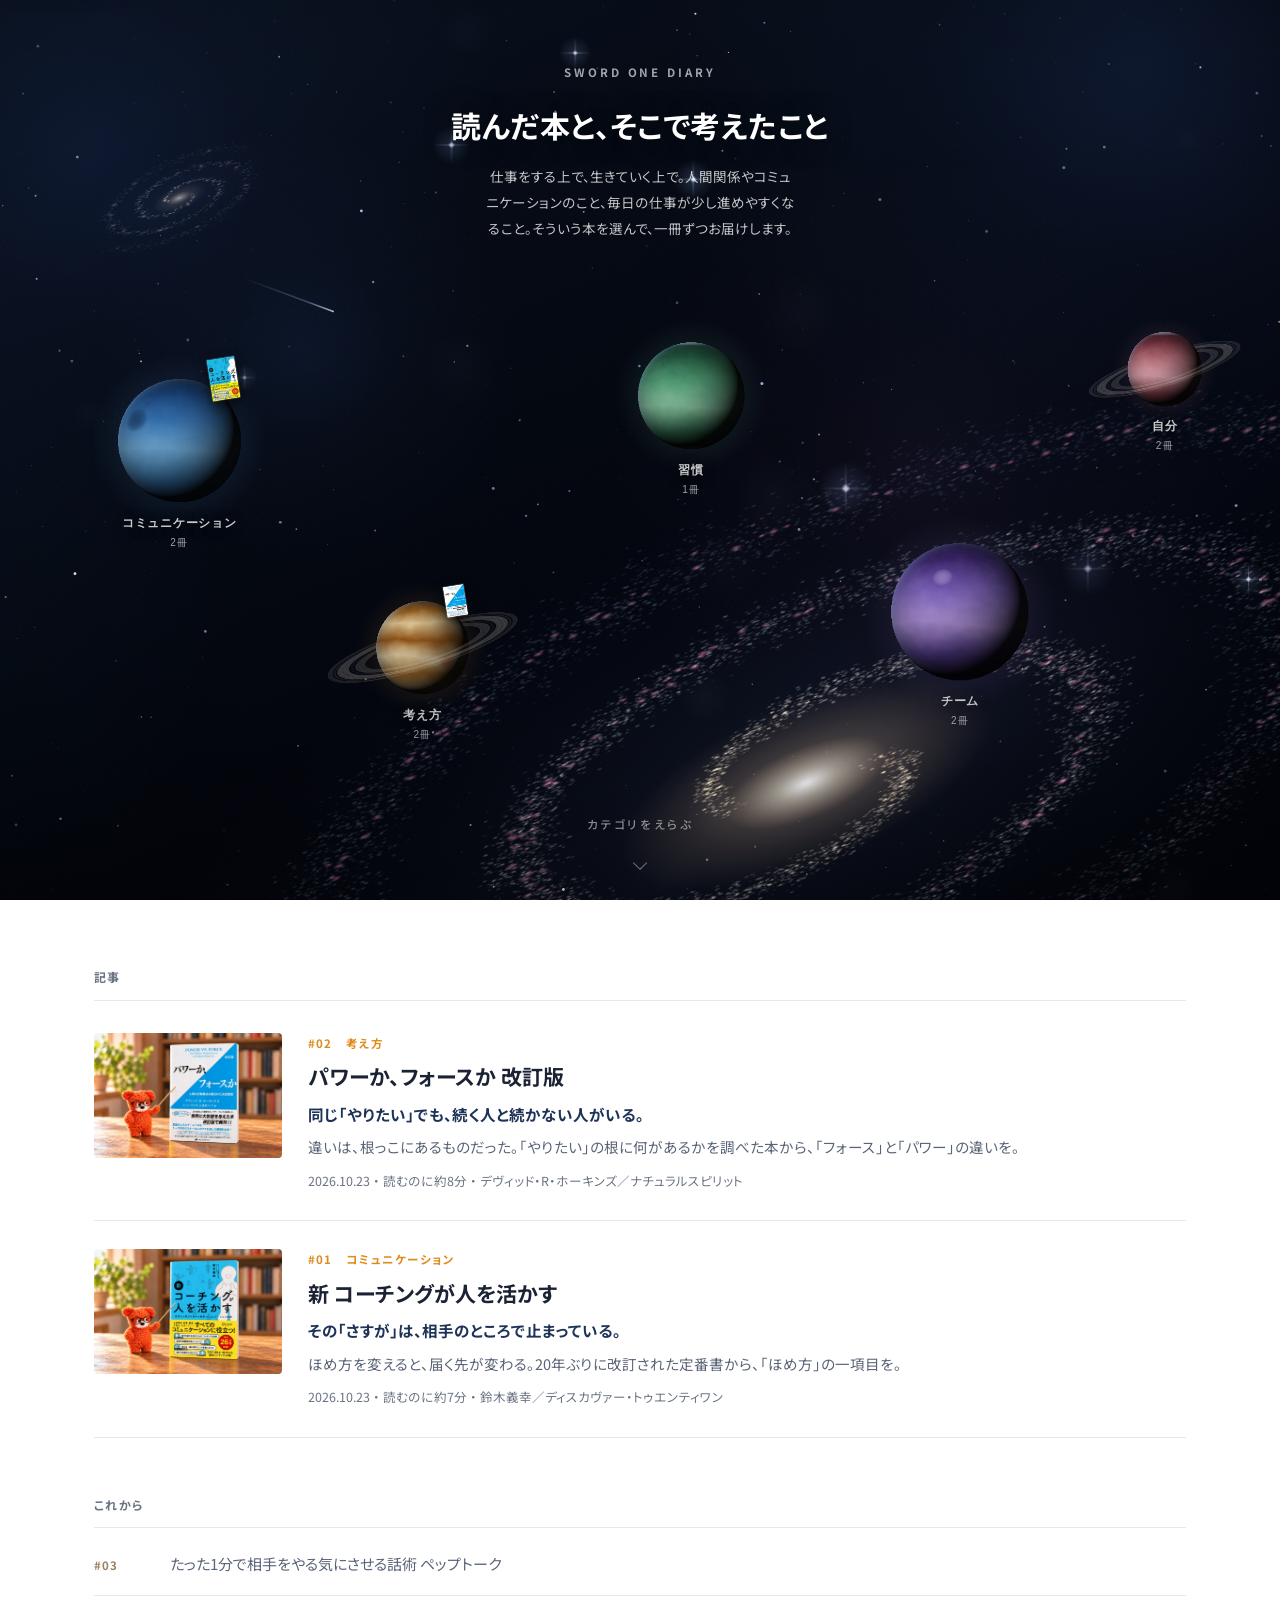
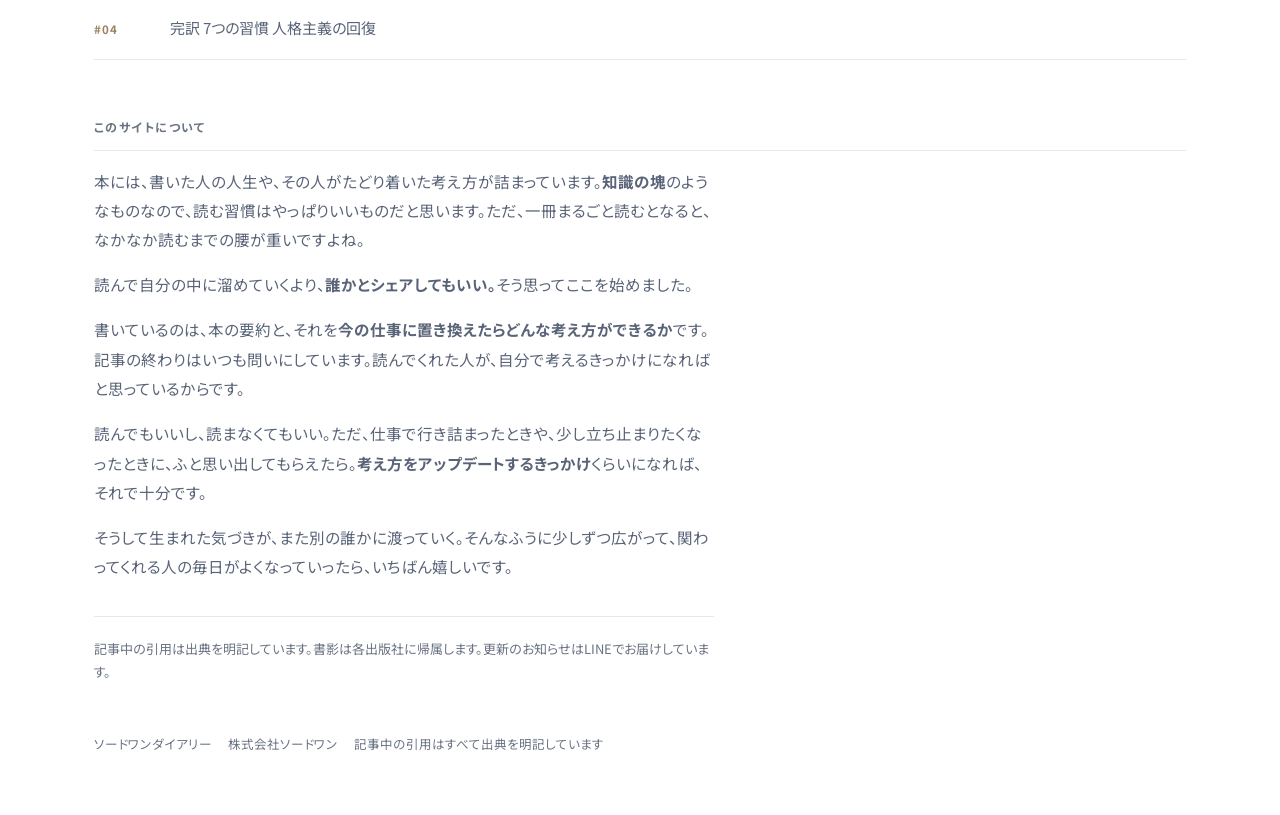
==== index.html @ 3bcf91c2 "POPを読者レビューから書き直し、手書きの写真に差し替える POPの中身が山口の感想だったので、実際の読者レビューの総意に変えた。 引用はせず、何度も出てくる声の要約だけを使っている。  - #01 " ====
<!doctype html>
<html lang="ja">
<head>
<meta charset="utf-8">
<meta name="viewport" content="width=device-width, initial-scale=1">
<title>ソードワンダイアリー</title>
<meta name="description" content="仕事をする上で、生きていく上で。人間関係やコミュニケーションのこと、毎日の仕事が少し進めやすくなること。そういう本を選んで、週に一冊ずつお届けします。">

<!-- LINEやSNSに貼ったときのカード表示用。og:image は絶対URLであること -->
<meta property="og:type" content="website">
<meta property="og:site_name" content="ソードワンダイアリー">
<meta property="og:title" content="ソードワンダイアリー">
<meta property="og:description" content="仕事をする上で、生きていく上で。そういう本を選んで、週に一冊ずつお届けします。">
<meta property="og:url" content="https://sword-one.github.io/diary/">
<meta property="og:image" content="https://sword-one.github.io/diary/img/hero.jpg">
<meta name="twitter:card" content="summary_large_image">

<link rel="icon" href="favicon.svg" type="image/svg+xml">
<link rel="apple-touch-icon" href="favicon.svg">
<meta name="theme-color" content="#070C18">
<link rel="alternate" type="application/rss+xml" title="ソードワンダイアリー" href="https://sword-one.github.io/diary/feed.xml">
<link rel="canonical" href="https://sword-one.github.io/diary/">
<link rel="preconnect" href="https://fonts.googleapis.com">
<link rel="preconnect" href="https://fonts.gstatic.com" crossorigin>
<link href="https://fonts.googleapis.com/css2?family=Noto+Sans+JP:wght@400;500;700&display=swap" rel="stylesheet">
<link rel="stylesheet" href="style.css">

<script type="application/ld+json">
{"@context":"https://schema.org","@type":"Blog",
 "name":"ソードワンダイアリー",
 "url":"https://sword-one.github.io/diary/",
 "inLanguage":"ja",
 "description":"仕事をする上で、生きていく上で。人間関係やコミュニケーションのこと、毎日の仕事が少し進めやすくなること。そういう本を選んで、一冊ずつお届けします。",
 "publisher":{"@type":"Organization","name":"株式会社ソードワン"}}
</script>
</head>
<body class="top">
<script>document.documentElement.className+=" js-ok"</script>
<noscript><style>.space{display:none}.list{padding-top:40px}</style></noscript>

<a class="skip-link" href="#list">本文へ移動</a>
<header class="hd"><div class="hd-in">
  <a class="logo" href="index.html">SWORD ONE DIARY</a>
  <span class="logo-sub">ソードワンダイアリー</span>
  <nav class="hd-nav"><a href="#list">記事一覧</a><a href="#about">このサイトについて</a></nav>
</div></header>

<!-- ───── 宇宙 ───── -->
<section class="space" id="space">
  <canvas class="stars" id="stars" aria-hidden="true"></canvas>

  <div class="space-in">
    <div class="space-copy" id="copy">
      <div class="space-logo">SWORD ONE DIARY</div>
      <h1>読んだ本と、そこで考えたこと</h1>
      <p>仕事をする上で、生きていく上で。人間関係やコミュニケーションのこと、毎日の仕事が少し進めやすくなること。そういう本を選んで、一冊ずつお届けします。</p>
    </div>

    <!-- 惑星＝カテゴリ。JSで配置する -->
    <div class="orbit" id="orbit"></div>

    <!-- 選んだ惑星の本。惑星のまわりを回っている -->
    <div class="sys" id="sys" hidden>
      <div class="sys-ring" id="sysRing" aria-hidden="true"></div>
      <div class="sys-books" id="sysBooks"></div>
      <div class="sys-head" id="sysHead"></div>
    </div>
  </div>

  <button class="space-back" id="back" hidden>銀河にもどる</button>
  <div class="grain" aria-hidden="true"></div>
  <div class="space-hint" id="hint"><span>カテゴリをえらぶ</span></div>
  <a class="space-down" href="#list" aria-label="記事一覧へ"></a>
</section>

<!-- ───── 要約パネル ───── -->
<p class="sr" id="live" role="status" aria-live="polite"></p>

<div class="sheet" id="sheet" role="dialog" aria-modal="true" aria-labelledby="sh-t" hidden>
  <div class="sheet-bg" data-close></div>
  <div class="sheet-box">
    <button class="sheet-x" id="sheetX" aria-label="閉じる"></button>
    <div class="sheet-cover"><img id="sh-img" src="" alt=""></div>
    <div class="sheet-body">
      <div class="sh-n" id="sh-n"></div>
      <h2 class="sh-t" id="sh-t"></h2>
      <div class="sh-a" id="sh-a"></div>
      <p class="sh-c" id="sh-c"></p>

      <!-- 店員の手書きPOP。画像だが、altに同じ文章を入れてある
           （CLAUDE.md §4 参照） -->
      <div class="pop" id="sh-pop">
        <img id="pop-img" src="" alt="" width="1200" height="800" decoding="async">
      </div>

      <div class="sh-sum" id="sh-sum"></div>
      <a class="sh-go" id="sh-go" href="">記事を読む</a>
    </div>
  </div>
</div>

<div class="list" id="list">

  <div class="sec-h">記事</div>

  <a class="entry" href="power.html">
    <img src="img/hero02.jpg" alt="">
    <div>
      <div class="e-n">#02　考え方</div>
      <div class="e-t">パワーか、フォースか 改訂版</div>
      <p class="e-c">同じ「やりたい」でも、続く人と続かない人がいる。</p>
      <p class="e-d">違いは、根っこにあるものだった。「やりたい」の根に何があるかを調べた本から、「フォース」と「パワー」の違いを。</p>
      <p class="e-m">2026.10.23 ・ 読むのに約8分 ・ デヴィッド・R・ホーキンズ／ナチュラルスピリット</p>
    </div>
  </a>

  <a class="entry" href="coaching.html">
    <img src="img/hero.jpg" alt="">
    <div>
      <div class="e-n">#01　コミュニケーション</div>
      <div class="e-t">新 コーチングが人を活かす</div>
      <p class="e-c">その「さすが」は、相手のところで止まっている。</p>
      <p class="e-d">ほめ方を変えると、届く先が変わる。20年ぶりに改訂された定番書から、「ほめ方」の一項目を。</p>
      <p class="e-m">2026.10.23 ・ 読むのに約7分 ・ 鈴木義幸／ディスカヴァー・トゥエンティワン</p>
    </div>
  </a>

  <div class="sec-h">これから</div>

  <div class="soon-row">
    <b>#03</b><span>たった1分で相手をやる気にさせる話術 ペップトーク</span>
  </div>
  <div class="soon-row">
    <b>#04</b><span>完訳 7つの習慣 人格主義の回復</span>
  </div>

  <div class="sec-h" id="about">このサイトについて</div>
</div>

<div class="about">
  <p>本には、書いた人の人生や、その人がたどり着いた考え方が詰まっています。<b>知識の塊</b>のようなものなので、読む習慣はやっぱりいいものだと思います。ただ、一冊まるごと読むとなると、なかなか読むまでの腰が重いですよね。</p>

  <p>読んで自分の中に溜めていくより、<b>誰かとシェアしてもいい。</b>そう思ってここを始めました。</p>

  <p>書いているのは、本の要約と、それを<b>今の仕事に置き換えたらどんな考え方ができるか</b>です。記事の終わりはいつも問いにしています。読んでくれた人が、自分で考えるきっかけになればと思っているからです。</p>

  <p>読んでもいいし、読まなくてもいい。ただ、仕事で行き詰まったときや、少し立ち止まりたくなったときに、ふと思い出してもらえたら。<b>考え方をアップデートするきっかけ</b>くらいになれば、それで十分です。</p>

  <p>そうして生まれた気づきが、また別の誰かに渡っていく。そんなふうに少しずつ広がって、関わってくれる人の毎日がよくなっていったら、いちばん嬉しいです。</p>

  <p class="about-note">記事中の引用は出典を明記しています。書影は各出版社に帰属します。更新のお知らせはLINEでお届けしています。</p>
</div>

<footer>
  <span>ソードワンダイアリー</span><span>株式会社ソードワン</span><span>記事中の引用はすべて出典を明記しています</span>
</footer>

<script>
/* ===========================================================
   宇宙のトップページ
   本を足すときは BOOKS の先頭に1つ追加するだけ。
   配置・大きさ・浮き方は冊数に合わせて自動で決まる。
   =========================================================== */

const BOOKS = [
  {
    n: '#02', cat: '考え方', p: 'think',
    title: 'パワーか、フォースか 改訂版',
    author: 'デヴィッド・R・ホーキンズ／ナチュラルスピリット',
    cover: 'img/cover02_sm.webp',
    url: 'power.html',
    katch: '同じ「やりたい」でも、続く人と続かない人がいる。',
    pop: {
      img: 'img/pop02.webp',
      alt: '手書きのPOP。レビューが、きれいに割れてる本。'
         + '「序章で断念した」という人と、「十数年かけて、やっと分かった」という人。'
         + '正直、分厚いです。ぜんぶ読まなくていい。'
         + 'でも「力」に2種類あると知るだけで、見えるものが変わる。'
    },
    sum: [
      '本は、人を動かす力を2つに分けます。<b>フォース</b>は押す力。<b>パワー</b>は引きつける力。',
      'フォースには燃料がいります。押せば相手も押し返すので、続けるほど減っていく。パワーは外から支えなくても働き続ける。重力のように、そこにあるだけで物を動かします。',
      '著者は意識のレベルを1〜1000の数値で並べ、<b>200を境界線</b>としました。「恥」は20、「勇気」は200、「愛」は500。200より下が、人を弱らせる側。',
      '同じ行動でも、その根にあるのが「やらなきゃ」なのか「こうしたい」なのかで、続くかどうかが変わる。記事では、朝の掃除を例に考えています。'
    ]
  },
  {
    n: '#01', cat: 'コミュニケーション', p: 'comm',
    title: '新 コーチングが人を活かす',
    author: '鈴木義幸／ディスカヴァー・トゥエンティワン',
    cover: 'img/cover_sm.webp',
    url: 'coaching.html',
    katch: 'その「さすが」は、相手のところで止まっている。',
    pop: {
      img: 'img/pop01.webp',
      alt: '手書きのPOP。1回読んで終わる本じゃないらしい。'
         + '「1項目が短いから読み返しやすい」これがいちばん多い感想でした。'
         + '職場だけじゃなく子育てにも使えたという声も。'
         + 'わたし、「なぜ？」めちゃくちゃ言ってました。'
    },
    sum: [
      'コーチングでは、相手をほめたり認めたりすることを<b>アクノレッジメント</b>と呼びます。本はそれを2種類に分けます。',
      '「さすが」「すごいね」は、相手を<b>評価する</b>言い方。「助かった」「おかげで」は、相手の行動が自分にどう届いたかという<b>影響を伝える</b>言い方。',
      '前者は、ほめられた人のところで完結します。後者は、自分の行動が誰かに届いたという情報が一緒に渡る。<b>矢印の向きが逆</b>なんです。',
      'そして効く言葉は人によって違います。結果を出したい人には「さすが」が、人の役に立ちたい人には「助かった」が届く。記事では、社内で使っているコミュニケーションカードと重ねて考えています。'
    ]
  }
];

/* 惑星＝カテゴリ。look は見た目（CSS変数に流す）。
   本を足すときは BOOKS に p:'<id>' を書くだけでその惑星に並ぶ。 */
try {
const PLANETS = [
  { id:'comm',  name:'コミュニケーション', sub:'伝え方・ほめ方・声かけ',
    look:{ g:'96,164,232', ring:0, turb:.62, detail:.45, cap:0,
      bands:[[-1,'#122c52'],[-.62,'#1f4c87'],[-.26,'#3d78b6'],[.04,'#74b0de'],
             [.34,'#4786bd'],[.68,'#235291'],[1,'#132f58']],
      spot:{ lon:-0.85, lat:-0.22, rx:.26, ry:.13, col:'#0d2246', a:.5 } } },

  { id:'think', name:'考え方',             sub:'ものの見方・価値観',
    look:{ g:'222,154,66', ring:1, turb:1.25, detail:.8, cap:0,
      bands:[[-1,'#6d4116'],[-.72,'#b8762c'],[-.46,'#efd4a0'],[-.2,'#9c5f22'],
             [.02,'#f2dcb0'],[.26,'#c2853a'],[.56,'#e7c288'],[1,'#7a4a19']],
      spot:{ lon:0.62, lat:0.2, rx:.22, ry:.105, col:'#cf5f3a', a:.62 } } },

  { id:'habit', name:'習慣',               sub:'毎日のやり方・仕組み',
    look:{ g:'104,194,152', ring:0, turb:.82, detail:.55, cap:.78,
      bands:[[-1,'#143a2a'],[-.6,'#2a6349'],[-.24,'#58a37c'],[.06,'#93d2ae'],
             [.4,'#3f8362'],[.72,'#1d4b37'],[1,'#123526']],
      spot:null } },

  { id:'team',  name:'チーム',             sub:'人を育てる・組織',
    look:{ g:'162,126,218', ring:0, turb:1.05, detail:.7, cap:0,
      bands:[[-1,'#2b1b50'],[-.66,'#4a3280'],[-.3,'#8168c0'],[.02,'#b79ae2'],
             [.3,'#6d52ad'],[.64,'#3a2668'],[1,'#261646']],
      spot:{ lon:-0.3, lat:-0.34, rx:.18, ry:.09, col:'#d9c4f2', a:.4 } } },

  { id:'self',  name:'自分',               sub:'内省・在り方',
    look:{ g:'214,126,142', ring:1, turb:.9, detail:.6, cap:.72,
      bands:[[-1,'#471c24'],[-.6,'#7e3a46'],[-.26,'#bd7682'],[.05,'#eeb0b9'],
             [.36,'#9c505e'],[.7,'#5d2630'],[1,'#3f1920']],
      spot:null } }
];

/* これから書く本。惑星の上では灰色の「準備中」として並ぶ */
const SOON = [
  { p:'comm',  title:'たった1分で相手をやる気にさせる話術 ペップトーク' },
  { p:'habit', title:'完訳 7つの習慣 人格主義の回復' },
  { p:'think', title:'準備中' },
  { p:'team',  title:'準備中' },
  { p:'team',  title:'準備中' },
  { p:'self',  title:'準備中' },
  { p:'self',  title:'準備中' }
];

const reduce = window.matchMedia('(prefers-reduced-motion: reduce)').matches;
const orbit   = document.getElementById('orbit');
const sys     = document.getElementById('sys');
const sysRing = document.getElementById('sysRing');
const sysBooks= document.getElementById('sysBooks');
const sysHead = document.getElementById('sysHead');
const backBtn = document.getElementById('back');
const hint    = document.getElementById('hint');
const spEl    = document.getElementById('space');

const narrow = () => window.innerWidth < 760;
const itemsOf = id =>
  BOOKS.filter(b => b.p === id).map(b => ({ book:b }))
    .concat(SOON.filter(x => x.p === id).map(x => ({ soon:x })));

/* 銀河の画面に出す小さな書影。実際の書影を新しい順に3つまで、
   足りない分は薄いカードで埋める（惑星が寂しくならないように） */
/* 球の中心から 62% のところに、右側の弧にそって並べる。x% , y% , 傾き */
const MOON_POS = [[86,-1,-9],[110,35,6],[107,75,-4]];

function moonsHTML(id) {
  /* 実際にある書影だけ出す。空の枠を混ぜると不具合に見える */
  return BOOKS.filter(b => b.p === id).slice(0, 3).map((b, k) =>
    '<span class="mn" style="--mx:' + MOON_POS[k][0] + '%;--my:' + MOON_POS[k][1] +
    '%;--mr:' + MOON_POS[k][2] + 'deg;--md:' + (k * 90) + 'ms">' +
    '<img src="' + b.cover + '" alt=""></span>'
  ).join('');
}

/* ═══════════════════════════════════════════════════
   惑星を描く
   球に見せるために、円の各ピクセルから球面の経緯度を逆算して
   帯模様を拾い、そこへ光のあたり方（ランバート）と
   周縁減光（ふちが暗くなる）を掛けている。
   リングは球の後ろ半分→球→手前半分の順に描く。
   1回描いたらあとは画像なので、毎フレームの負荷はない。
   ═══════════════════════════════════════════════════ */
const PX = 224;                     /* 球の描画解像度。表示サイズとは別 */
const RINGK = 2.35;                 /* リングを含めた画布の倍率 */

function hash2(x, y) {
  let h = (x | 0) * 374761393 + (y | 0) * 668265263;
  h = (h ^ (h >> 13)) * 1274126177;
  return ((h ^ (h >> 16)) >>> 0) / 4294967295;
}
function vnoise(x, y) {
  const xi = Math.floor(x), yi = Math.floor(y);
  const xf = x - xi, yf = y - yi;
  const u = xf * xf * (3 - 2 * xf), v = yf * yf * (3 - 2 * yf);
  return hash2(xi, yi) * (1 - u) * (1 - v) + hash2(xi + 1, yi) * u * (1 - v) +
         hash2(xi, yi + 1) * (1 - u) * v + hash2(xi + 1, yi + 1) * u * v;
}
function fbm(x, y, oct) {
  let s = 0, a = .5, f = 1;
  for (let i = 0; i < oct; i++) { s += a * vnoise(x * f, y * f); f *= 2; a *= .5; }
  return s;
}
const hex = c => [parseInt(c.slice(1, 3), 16),
                  parseInt(c.slice(3, 5), 16),
                  parseInt(c.slice(5, 7), 16)];

function bandColor(stops, t) {
  for (let i = 1; i < stops.length; i++) {
    if (t <= stops[i][0]) {
      const a = stops[i - 1], b = stops[i];
      const k = (t - a[0]) / (b[0] - a[0] || 1);
      const ca = hex(a[1]), cb = hex(b[1]);
      return [ca[0] + (cb[0] - ca[0]) * k,
              ca[1] + (cb[1] - ca[1]) * k,
              ca[2] + (cb[2] - ca[2]) * k];
    }
  }
  return hex(stops[stops.length - 1][1]);
}

function drawPlanet(cv, look) {
  if (!cv) return;
  const S = Math.round(PX * RINGK);
  cv.width = S; cv.height = S;
  const g = cv.getContext('2d');
  const CX = S / 2, R = PX / 2;

  if (look.ring) drawRing(g, CX, R, look, 'back');

  /* ---- 球 ---- */
  const sp = document.createElement('canvas');
  sp.width = sp.height = PX;
  const sg = sp.getContext('2d');
  const im = sg.createImageData(PX, PX);
  const d = im.data;

  /* 光は左上から */
  const lx = -.46, ly = -.40, lz = .79;

  for (let y = 0; y < PX; y++) {
    for (let x = 0; x < PX; x++) {
      const nx = (x - R + .5) / R, ny = (y - R + .5) / R;
      const d2 = nx * nx + ny * ny;
      const o = (y * PX + x) * 4;
      if (d2 >= 1) { d[o + 3] = 0; continue; }
      const nz = Math.sqrt(1 - d2);

      /* 画面の点から球面の経緯度へ */
      const lon = Math.atan2(nx, nz);
      const lat = Math.asin(Math.max(-1, Math.min(1, ny)));
      const la = lat / 1.5708;                       /* -1..1 */

      /* 帯をゆらす。まっすぐな縞だと作り物に見える */
      const warp = (fbm(lon * 1.6 + 8, la * 3.4 + 3, 3) - .5) * .30 * look.turb;
      let col = bandColor(look.bands, Math.max(-1, Math.min(1, la + warp)));

      /* 細かい乱流 */
      const det = (fbm(lon * 7 + 20, la * 17 + 11, 3) - .5) * 42 * look.detail;
      col = [col[0] + det, col[1] + det, col[2] + det];

      /* 大赤斑のような渦 */
      if (look.spot) {
        const sx = (lon - look.spot.lon) / look.spot.rx;
        const sy = (la - look.spot.lat) / look.spot.ry;
        const sd = sx * sx + sy * sy;
        if (sd < 1) {
          const k = Math.pow(1 - sd, .7) * look.spot.a;
          const sc = hex(look.spot.col);
          col = [col[0] + (sc[0] - col[0]) * k,
                 col[1] + (sc[1] - col[1]) * k,
                 col[2] + (sc[2] - col[2]) * k];
        }
      }

      /* 極冠 */
      if (look.cap) {
        const k = Math.max(0, (Math.abs(la) - look.cap) / (1 - look.cap));
        if (k > 0) {
          const w = Math.pow(k, .6) * .88;
          col = [col[0] + (242 - col[0]) * w,
                 col[1] + (246 - col[1]) * w,
                 col[2] + (255 - col[2]) * w];
        }
      }

      /* 光のあたり方 */
      let lam = nx * lx + ny * ly + nz * lz;
      lam = lam > 0 ? Math.pow(lam, .78) : 0;
      const light = .055 + .945 * lam;
      /* 周縁減光。ふちが暗いと球に見える */
      const limb = .42 + .58 * Math.pow(nz, .42);
      /* 明るい側のふちだけ大気が光る */
      const rim = Math.pow(1 - nz, 4.2) * Math.max(0, lam) * 150;

      const f = light * limb;
      d[o]     = Math.max(0, Math.min(255, col[0] * f + rim * .62));
      d[o + 1] = Math.max(0, Math.min(255, col[1] * f + rim * .80));
      d[o + 2] = Math.max(0, Math.min(255, col[2] * f + rim));
      d[o + 3] = 255;
    }
  }
  sg.putImageData(im, 0, 0);
  g.drawImage(sp, CX - R, CX - R);

  if (look.ring) drawRing(g, CX, R, look, 'front');
}

/* リング。後ろ半分と手前半分に分けて、間に球を挟む */
function drawRing(g, C, R, look, half) {
  const tilt = -0.30, flat = 0.21;
  g.save();
  g.translate(C, C);
  g.rotate(tilt);
  g.scale(1, flat);
  if (half === 'back') { g.beginPath(); g.rect(-C * 3, -C * 3, C * 6, C * 3); g.clip(); }
  else                 { g.beginPath(); g.rect(-C * 3, 0,      C * 6, C * 3); g.clip(); }

  const bands = [[1.30, 1.52, .30], [1.56, 1.62, .10], [1.66, 1.92, .42],
                 [1.95, 2.00, .16], [2.03, 2.14, .22]];
  for (const b of bands) {
    for (let r = b[0]; r < b[1]; r += .008) {
      const n = .72 + vnoise(r * 90, 4) * .55;
      g.strokeStyle = 'rgba(238,230,214,' + (b[2] * n * .5) + ')';
      g.lineWidth = R * .010;
      g.beginPath(); g.arc(0, 0, R * r, 0, 6.2832); g.stroke();
    }
  }
  g.restore();
}

/* ───────── 惑星を置く ───────── */
/* 上部は見出しが入るので、y は 40%% より下だけを使う */
const P_SLOTS_W = [[14,49,1.06],[33,72,.80],[54,44,.92],[75,68,1.18],[91,41,.64]];
const P_SLOTS_N = [[26,45,1.00],[71,56,.82],[35,69,.92],[75,81,.72],[17,85,.56]];

let pEls = [], focused = -1;

function buildPlanets() {
  orbit.innerHTML = '';
  pEls = [];
  const slots = narrow() ? P_SLOTS_N : P_SLOTS_W;
  PLANETS.forEach((pl, i) => {
    const sl = slots[i % slots.length];
    const n  = itemsOf(pl.id).length;
    const el = document.createElement('button');
    el.className = 'pl' + (pl.look.ring ? ' has-ring' : '');
    el.type = 'button';
    el.style.left = sl[0] + '%';
    el.style.top  = sl[1] + '%';
    el.style.setProperty('--s',  sl[2]);
    el.style.setProperty('--a',  pl.look.a);
    el.style.setProperty('--b',  pl.look.b);
    el.style.setProperty('--c',  pl.look.c);
    el.style.setProperty('--g',  pl.look.g);
    el.style.setProperty('--dur', (13 + (i % 4) * 2.4) + 's');
    el.style.setProperty('--delay', (-i * 1.9) + 's');
    el.setAttribute('aria-label', pl.name + ' の本をひらく');
    el.innerHTML =
      '<span class="pl-in">' +
        '<span class="pl-ball"><canvas class="pl-cv"></canvas></span>' +
        '<span class="pl-moons">' + moonsHTML(pl.id) + '</span>' +
        '<span class="pl-label">' +
          '<span class="pl-name">' + pl.name + '</span>' +
          '<span class="pl-n">' + n + '冊</span>' +
        '</span>' +
      '</span>';
    el.addEventListener('click', () => focus(i));
    orbit.appendChild(el);
    pEls.push(el);
    drawPlanet(el.querySelector('.pl-cv'), pl.look);
    setTimeout(() => el.querySelector('.pl-in').classList.add('in'), 300 + i * 150);
  });
}

/* ───────── 惑星を選ぶ ───────── */
function target() {
  const r = spEl.getBoundingClientRect();
  return { x: r.width * .5, y: r.height * (narrow() ? .30 : .34), w: r.width, h: r.height };
}

function focus(i) {
  focused = i;
  const T = target();

  pEls.forEach((el, k) => {
    if (k === i) {
      /* 今いる場所から中央へ寄せる */
      const r = el.getBoundingClientRect();
      const sr = spEl.getBoundingClientRect();
      const cx = r.left - sr.left + r.width / 2;
      const cy = el.offsetTop;
      el.style.setProperty('--tx', (T.x - cx) + 'px');
      el.style.setProperty('--ty', (T.y - cy) + 'px');
      el.classList.add('is-active');
      el.classList.remove('is-off');
    } else {
      el.classList.add('is-off');
      el.classList.remove('is-active');
    }
  });

  const pl = PLANETS[i];
  const items = itemsOf(pl.id);
  const rx = Math.min(T.w * (narrow() ? .40 : .30), narrow() ? 158 : 280);
  const ry = rx * .32;

  sys.style.left = T.x + 'px';
  sys.style.top  = T.y + 'px';
  sysRing.style.width  = (rx * 2) + 'px';
  sysRing.style.height = (ry * 2) + 'px';
  sysHead.style.transform = 'translate(-50%,' + (ry + 54) + 'px)';
  sysHead.innerHTML =
    '<div class="sys-t">' + pl.name + '</div>' +
    '<div class="sys-s">' + pl.sub + '</div>';

  sysBooks.innerHTML = '';
  const n = items.length;
  items.forEach((it, k) => {
    /* 3冊までは手前の弧（30°〜150°）に並べる。真上に置くと惑星の裏に隠れる。
       4冊以上になったら一周させて、奥のものは小さく薄くする */
    const deg = n <= 3
      ? (n === 1 ? 90 : 30 + k * (120 / (n - 1)))
      : 90 + k * (360 / n);
    const ang = deg * Math.PI / 180;
    const x = rx * Math.cos(ang), y = ry * Math.sin(ang);
    const d = (Math.sin(ang) + 1) / 2;          /* 0=奥 1=手前 */
    const el = document.createElement(it.book ? 'button' : 'div');
    el.className = 'ob' + (it.soon ? ' is-soon' : '');
    if (it.book) el.type = 'button';
    el.style.transform = 'translate(-50%,-50%) translate(' + x + 'px,' + y + 'px)';
    el.style.setProperty('--z', (.74 + d * .34).toFixed(3));
    el.style.opacity = (.5 + d * .5).toFixed(2);
    el.style.zIndex = Math.round(10 + d * 20);
    el.style.setProperty('--delay2', (k * 70) + 'ms');

    if (it.book) {
      const b = it.book;
      el.setAttribute('aria-label', b.title + ' の要約をひらく');
      el.innerHTML = '<span class="ob-in"><img src="' + b.cover + '" alt="">' +
                     '<span class="ob-rim"></span></span>' +
                     '<span class="ob-cap">' + b.n + '</span>';
      el.addEventListener('click', ev => {
        ev.stopPropagation();
        open(BOOKS.indexOf(b), el.querySelector('img'));
      });
    } else {
      el.innerHTML = '<span class="ob-in ob-empty"></span>' +
                     '<span class="ob-cap">準備中</span>';
      el.title = it.soon.title;
    }
    sysBooks.appendChild(el);
    requestAnimationFrame(() => setTimeout(() => el.classList.add('in'), 120 + k * 70));
  });

  const nReal = BOOKS.filter(b => b.p === pl.id).length;
  say(pl.name + 'の本を表示しました。記事 ' + nReal + '件、準備中 ' + (n - nReal) + '件');

  sys.hidden = false;
  requestAnimationFrame(() => sys.classList.add('on'));
  spEl.classList.add('focused');
  backBtn.hidden = false;
  hint.classList.add('gone');
  setTimeout(() => backBtn.focus(), 60);
}

function unfocus() {
  if (focused >= 0) say('銀河にもどりました');
  focused = -1;
  pEls.forEach(el => el.classList.remove('is-active', 'is-off'));
  sys.classList.remove('on');
  setTimeout(() => { sys.hidden = true; }, 340);
  spEl.classList.remove('focused');
  backBtn.hidden = true;
  if (scrollY < 60) hint.classList.remove('gone');
}

backBtn.addEventListener('click', unfocus);
spEl.addEventListener('click', e => {
  if (focused >= 0 && !e.target.closest('.pl, .ob, .space-back')) unfocus();
});
document.addEventListener('keydown', e => {
  if (e.key === 'Escape' && focused >= 0 && document.getElementById('sheet').hidden) unfocus();
});

buildPlanets();
let rz;
addEventListener('resize', () => {
  clearTimeout(rz);
  rz = setTimeout(() => { if (focused < 0) buildPlanets(); else focus(focused); }, 200);
});

/* ===========================================================
   背景：渦巻銀河と星
   銀河・星雲・明るい星は作り置きした画像を貼るだけ。毎フレーム描かない。
   画面外・タブ非表示では描画を止める。
   =========================================================== */
const cv  = document.getElementById('stars');
const ctx = cv.getContext('2d', { alpha: false });

let W = 0, H = 0, dpr = 1;
let gal = null, far = null, neb = null, bgGrad = null;
let layers = [], bright = [], motes = [];
let shoot = null, nextShoot = 4200, spin = 0;
let px = 0, py = 0, tx = 0, ty = 0, scrollK = 0, visible = true;

const TINT = ['#FFFFFF','#FFFFFF','#FFFFFF','#FFFFFF',
              '#D7E4FF','#BFD3FF','#A8C4FF','#FFE6C2','#FFD39B'];
const rnd  = (a, b) => a + Math.random() * (b - a);
const pick = a => a[(Math.random() * a.length) | 0];
/* ゆるい正規分布。腕のまわりに星を散らすのに使う */
const gauss = () => (Math.random() + Math.random() + Math.random() - 1.5) * .92;

/* ---- 渦巻銀河 ---- */
function buildGalaxy(size, arms, dense) {
  const c = document.createElement('canvas');
  c.width = c.height = size;
  const g = c.getContext('2d');
  const C = size / 2;
  g.globalCompositeOperation = 'lighter';

  /* ハロー（円盤の広がり） */
  let rg = g.createRadialGradient(C, C, 0, C, C, C);
  rg.addColorStop(0,   'rgba(150,172,232,.17)');
  rg.addColorStop(.30, 'rgba(112,142,220,.075)');
  rg.addColorStop(.68, 'rgba(90,120,200,.02)');
  rg.addColorStop(1,   'rgba(90,120,200,0)');
  g.fillStyle = rg;
  g.beginPath(); g.arc(C, C, C, 0, 6.2832); g.fill();

  /* 渦状腕。対数螺旋にそって星を撒く */
  const Rmin = size * .05, Rmax = size * .465, turns = 1.42;
  for (let k = 0; k < arms; k++) {
    for (let i = 0; i < dense; i++) {
      const t  = Math.pow(Math.random(), .62);
      const th = t * turns * 6.2832 + k * (6.2832 / arms) + gauss() * .09;
      const r  = Rmin + (Rmax - Rmin) * t;
      const sp = size * .013 + size * .052 * t;
      const x  = C + (r + gauss() * sp) * Math.cos(th);
      const y  = C + (r + gauss() * sp) * Math.sin(th);
      /* 内側は古い星で暖色、外側は若い星で青白 */
      const R2 = Math.round(255 - t * 96);
      const G2 = Math.round(226 - t * 28);
      const B2 = Math.round(170 + t * 85);
      g.globalAlpha = (.5 - t * .34) * rnd(.45, 1);
      g.fillStyle = 'rgb(' + R2 + ',' + G2 + ',' + B2 + ')';
      g.beginPath(); g.arc(x, y, rnd(.35, 1.15), 0, 6.2832); g.fill();
    }
    /* 星がうまれている場所。ピンクの粒があると一気に銀河に見える */
    for (let i = 0; i < dense / 46; i++) {
      const t  = rnd(.3, 1);
      const th = t * turns * 6.2832 + k * (6.2832 / arms) + gauss() * .07;
      const r  = Rmin + (Rmax - Rmin) * t;
      const sp = size * .03 * t;
      const x  = C + (r + gauss() * sp) * Math.cos(th);
      const y  = C + (r + gauss() * sp) * Math.sin(th);
      const rr = rnd(1.6, 3.6);
      const pg = g.createRadialGradient(x, y, 0, x, y, rr);
      pg.addColorStop(0, 'rgba(255,164,196,.5)');
      pg.addColorStop(1, 'rgba(255,120,170,0)');
      g.globalAlpha = 1;
      g.fillStyle = pg;
      g.beginPath(); g.arc(x, y, rr, 0, 6.2832); g.fill();
    }
  }
  g.globalAlpha = 1;

  /* ダストレーン。腕の内側を少しだけ削ると立体に見える */
  g.globalCompositeOperation = 'destination-out';
  for (let k = 0; k < arms; k++) {
    for (let i = 0; i < dense / 7; i++) {
      const t  = Math.pow(Math.random(), .7);
      const th = t * turns * 6.2832 + k * (6.2832 / arms) - .20 + gauss() * .05;
      const r  = Rmin + (Rmax - Rmin) * t;
      const sp = size * .012 + size * .026 * t;
      const x  = C + (r + gauss() * sp) * Math.cos(th);
      const y  = C + (r + gauss() * sp) * Math.sin(th);
      g.globalAlpha = .07 * (1 - t * .4);
      g.beginPath(); g.arc(x, y, rnd(1.4, 4.4), 0, 6.2832); g.fill();
    }
  }
  g.globalAlpha = 1;

  /* 中心のふくらみ */
  g.globalCompositeOperation = 'lighter';
  rg = g.createRadialGradient(C, C, 0, C, C, size * .135);
  rg.addColorStop(0,   'rgba(255,250,238,.95)');
  rg.addColorStop(.16, 'rgba(255,234,190,.62)');
  rg.addColorStop(.44, 'rgba(240,186,120,.2)');
  rg.addColorStop(1,   'rgba(230,170,110,0)');
  g.fillStyle = rg;
  g.beginPath(); g.arc(C, C, size * .135, 0, 6.2832); g.fill();
  return c;
}

/* ---- 残りの星雲。銀河のまわりに色みを足すだけ ---- */
function buildNebula() {
  const sc = .3;
  const c = document.createElement('canvas');
  c.width  = Math.max(4, Math.round(W * sc));
  c.height = Math.max(4, Math.round(H * sc));
  const g = c.getContext('2d');
  g.fillStyle = '#000'; g.fillRect(0, 0, c.width, c.height);
  g.globalCompositeOperation = 'lighter';
  const blobs = [
    [.86, .12, .34, '52,88,170',  .22],
    [.10, .20, .30, '36,62,132',  .20],
    [.26, .40, .15, '58,96,176',  .12],
    [.70, .52, .22, '150,96,180', .09],
    [-.04,.66, .24, '26,88,142',  .12]
  ];
  for (const b of blobs) {
    const cx = b[0] * c.width, cy = b[1] * c.height;
    const R  = b[2] * Math.max(c.width, c.height);
    const rg = g.createRadialGradient(cx, cy, 0, cx, cy, R);
    rg.addColorStop(0,   'rgba(' + b[3] + ',' + b[4] + ')');
    rg.addColorStop(.42, 'rgba(' + b[3] + ',' + (b[4] * .34) + ')');
    rg.addColorStop(1,   'rgba(' + b[3] + ',0)');
    g.fillStyle = rg;
    g.beginPath(); g.arc(cx, cy, R, 0, 6.2832); g.fill();
  }
  return c;
}

function buildBright(size, tint) {
  const c = document.createElement('canvas');
  c.width = c.height = size;
  const g = c.getContext('2d');
  const r = size / 2;
  const rg = g.createRadialGradient(r, r, 0, r, r, r);
  rg.addColorStop(0,    'rgba(255,255,255,1)');
  rg.addColorStop(.055, tint);
  rg.addColorStop(.17,  'rgba(168,196,255,.16)');
  rg.addColorStop(1,    'rgba(168,196,255,0)');
  g.fillStyle = rg; g.fillRect(0, 0, size, size);
  g.globalCompositeOperation = 'lighter';
  const sg = g.createLinearGradient(0, 0, size, 0);
  sg.addColorStop(0,  'rgba(206,226,255,0)');
  sg.addColorStop(.5, 'rgba(232,242,255,.38)');
  sg.addColorStop(1,  'rgba(206,226,255,0)');
  for (let k = 0; k < 2; k++) {
    g.save(); g.translate(r, r); g.rotate(k * Math.PI / 2); g.translate(-r, -r);
    g.fillStyle = sg; g.fillRect(0, r - .55, size, 1.1); g.restore();
  }
  return c;
}

const GAL = { tilt: -0.40, flat: 0.40 };

function build() {
  W = cv.clientWidth; H = cv.clientHeight;
  if (!W || !H) return;
  dpr = Math.min(window.devicePixelRatio || 1, W < 760 ? 1.75 : 2);
  cv.width  = Math.round(W * dpr);
  cv.height = Math.round(H * dpr);
  ctx.setTransform(dpr, 0, 0, dpr, 0, 0);

  bgGrad = ctx.createLinearGradient(0, 0, W * .3, H);
  bgGrad.addColorStop(0,   '#09111F');
  bgGrad.addColorStop(.38, '#050A14');
  bgGrad.addColorStop(1,   '#01030A');

  const small = W < 760;
  GAL.size = small ? W * 2.0 : W * 1.15;
  GAL.x = small ? W * .56 : W * .63;
  GAL.y = small ? H * .90 : H * .87;
  gal = buildGalaxy(small ? 560 : 760, 2, small ? 4200 : 7600);
  far = buildGalaxy(190, 2, 700);
  neb = buildNebula();

  const area = W * H;
  const defs = [
    { p:.06, n: Math.min(280, area / 3400), r0:.22, r1:.70,  a0:.14, a1:.42, sp:.003 },
    { p:.18, n: Math.min(140, area / 8600), r0:.45, r1:1.10, a0:.26, a1:.72, sp:.010 },
    { p:.40, n: Math.min(50,  area / 25000),r0:.85, r1:1.60, a0:.44, a1:1.0, sp:.020 }
  ];
  layers = defs.map(d => ({
    p: d.p, sp: d.sp,
    s: Array.from({ length: Math.round(d.n) }, () => ({
      x: Math.random() * W, y: Math.random() * H,
      r: rnd(d.r0, d.r1), a: rnd(d.a0, d.a1),
      c: pick(TINT), ph: Math.random() * 6.28, tw: rnd(.4, 1.5)
    }))
  }));

  bright = Array.from({ length: small ? 4 : 7 }, () => {
    const sz = Math.round(rnd(26, 54));
    return { x: Math.random() * W, y: rnd(.04, .82) * H, sz,
             img: buildBright(sz, pick(['rgba(255,255,255,.9)',
                                        'rgba(198,220,255,.9)',
                                        'rgba(255,228,190,.85)'])),
             ph: Math.random() * 6.28, p: rnd(.2, .5) };
  });

  motes = Array.from({ length: small ? 6 : 11 }, () => ({
    x: Math.random() * W, y: Math.random() * H,
    r: rnd(14, 44), a: rnd(.012, .032),
    vx: rnd(-.05, .05), vy: rnd(-.05, .05)
  }));
}

function spawnShoot() {
  const L = Math.random() > .35;
  shoot = { x: L ? rnd(-.1, .45) * W : rnd(.6, 1.1) * W, y: rnd(-.05, .4) * H,
            vx: (L ? 1 : -1) * rnd(7, 12), vy: rnd(3.2, 5.6),
            life: 0, max: rnd(42, 74), len: rnd(90, 190) };
}

function drawGalaxy(img, cx, cy, size, a, extraSpin) {
  ctx.save();
  ctx.translate(cx, cy);
  ctx.rotate(GAL.tilt);
  ctx.scale(1, GAL.flat);
  ctx.rotate(spin * extraSpin);
  ctx.globalCompositeOperation = 'lighter';
  ctx.globalAlpha = a;
  ctx.drawImage(img, -size / 2, -size / 2, size, size);
  ctx.restore();
}

function frame(t) {
  requestAnimationFrame(frame);
  if (!visible || !W) return;

  px += (tx - px) * .055;
  py += (ty - py) * .055;
  if (!reduce) spin += 0.000022;

  ctx.fillStyle = bgGrad;
  ctx.fillRect(0, 0, W, H);

  if (neb) {
    const ov = 56;
    ctx.globalCompositeOperation = 'lighter';
    ctx.globalAlpha = .8;
    ctx.drawImage(neb, -ov + px * 26, -ov + py * 20 - scrollK * 44,
                  W + ov * 2, H + ov * 2);
    ctx.globalAlpha = 1;
    ctx.globalCompositeOperation = 'source-over';
  }

  /* 遠くの銀河。大きさの比較になる */
  if (far) drawGalaxy(far, W * .14 + px * 18, H * .22 + py * 14 - scrollK * 40,
                      W < 760 ? 150 : 210, .5, 2.4);
  /* 主役の銀河 */
  if (gal) drawGalaxy(gal, GAL.x + px * 34, GAL.y + py * 24 - scrollK * 90,
                      GAL.size, .95, 1);

  ctx.globalCompositeOperation = 'source-over';
  for (const L of layers) {
    const ox = px * 110 * L.p, oy = py * 82 * L.p - scrollK * 150 * L.p;
    for (const st of L.s) {
      if (!reduce) { st.y -= L.sp; if (st.y < -2) { st.y = H + 2; st.x = Math.random() * W; } }
      const tw = reduce ? .85 : (Math.sin(t / 760 * st.tw + st.ph) * .3 + .7);
      let y = st.y + oy;
      if (y < -4) y += H + 8; else if (y > H + 4) y -= H + 8;
      ctx.globalAlpha = st.a * tw;
      ctx.fillStyle = st.c;
      ctx.beginPath(); ctx.arc(st.x + ox, y, st.r, 0, 6.2832); ctx.fill();
    }
  }

  ctx.globalCompositeOperation = 'lighter';
  for (const b of bright) {
    const tw = reduce ? .68 : (Math.sin(t / 1400 + b.ph) * .2 + .68);
    ctx.globalAlpha = tw;
    ctx.drawImage(b.img, b.x - b.sz / 2 + px * 46 * b.p,
                         b.y - b.sz / 2 + py * 34 * b.p - scrollK * 150 * b.p);
  }

  if (!reduce) {
    if (!shoot && t > nextShoot) spawnShoot();
    if (shoot) {
      shoot.life++; shoot.x += shoot.vx; shoot.y += shoot.vy;
      const a  = Math.sin(Math.PI * (shoot.life / shoot.max));
      const d  = Math.hypot(shoot.vx, shoot.vy);
      const ux = shoot.vx / d, uy = shoot.vy / d;
      const g2 = ctx.createLinearGradient(shoot.x, shoot.y,
                   shoot.x - ux * shoot.len, shoot.y - uy * shoot.len);
      g2.addColorStop(0,  'rgba(255,255,255,' + (.9 * a) + ')');
      g2.addColorStop(.3, 'rgba(190,215,255,' + (.35 * a) + ')');
      g2.addColorStop(1,  'rgba(190,215,255,0)');
      ctx.strokeStyle = g2; ctx.lineWidth = 1.5; ctx.lineCap = 'round';
      ctx.globalAlpha = 1;
      ctx.beginPath();
      ctx.moveTo(shoot.x, shoot.y);
      ctx.lineTo(shoot.x - ux * shoot.len, shoot.y - uy * shoot.len);
      ctx.stroke();
      if (shoot.life > shoot.max) { shoot = null; nextShoot = t + rnd(7000, 17000); }
    }
  }

  for (const m of motes) {
    if (!reduce) {
      m.x += m.vx; m.y += m.vy;
      if (m.x < -60) m.x = W + 60; if (m.x > W + 60) m.x = -60;
      if (m.y < -60) m.y = H + 60; if (m.y > H + 60) m.y = -60;
    }
    const mx = m.x + px * 92, my = m.y + py * 70 - scrollK * 240;
    const rg = ctx.createRadialGradient(mx, my, 0, mx, my, m.r);
    rg.addColorStop(0, 'rgba(188,212,255,' + m.a + ')');
    rg.addColorStop(1, 'rgba(188,212,255,0)');
    ctx.globalAlpha = 1; ctx.fillStyle = rg;
    ctx.beginPath(); ctx.arc(mx, my, m.r, 0, 6.2832); ctx.fill();
  }

  ctx.globalCompositeOperation = 'source-over';
  ctx.globalAlpha = 1;
}

build();
requestAnimationFrame(frame);
new IntersectionObserver(([e]) => { visible = e.isIntersecting; }).observe(spEl);

document.addEventListener('visibilitychange', () => { visible = !document.hidden; });

if (!reduce) {
  spEl.addEventListener('pointermove', e => {
    const r = spEl.getBoundingClientRect();
    tx = ((e.clientX - r.left) / r.width  - .5) * 2;
    ty = ((e.clientY - r.top)  / r.height - .5) * 2;
    orbit.style.transform = 'translate3d(' + (tx * -13) + 'px,' + (ty * -9) + 'px,0)';
  }, { passive: true });
  spEl.addEventListener('pointerleave', () => {
    tx = 0; ty = 0; orbit.style.transform = '';
  });
}
addEventListener('scroll', () => {
  scrollK = Math.min(1, scrollY / Math.max(1, innerHeight));
  if (scrollY > 60) hint.classList.add('gone');
  else if (focused < 0) hint.classList.remove('gone');
}, { passive: true });
let rz3;
addEventListener('resize', () => { clearTimeout(rz3); rz3 = setTimeout(build, 200); });

/* ---------- 読み上げへのお知らせ ---------- */
function say(msg) {
  const el = document.getElementById('live');
  if (el) { el.textContent = ''; setTimeout(() => { el.textContent = msg; }, 40); }
}

/* ---------- 要約パネル ---------- */
const sheet = document.getElementById('sheet');
const shImg = document.getElementById('sh-img');
let lastFocus = null;

function open(i, srcImg) {
  const b = BOOKS[i];
  document.getElementById('sh-n').textContent = b.n + '　' + b.cat;
  document.getElementById('sh-t').textContent = b.title;
  document.getElementById('sh-a').textContent = b.author;
  document.getElementById('sh-c').textContent = b.katch;

  const pop = document.getElementById('sh-pop');
  const popImg = document.getElementById('pop-img');
  if (b.pop && b.pop.img) {
    pop.hidden = false;
    popImg.src = b.pop.img;
    popImg.alt = b.pop.alt || '';
  } else {
    pop.hidden = true;
    popImg.removeAttribute('src');
  }

  document.getElementById('sh-sum').innerHTML = b.sum.map(p => '<p>' + p + '</p>').join('');
  document.getElementById('sh-go').href = b.url;
  shImg.src = b.cover;
  shImg.alt = b.title + ' の書影';

  lastFocus = document.activeElement;
  sheet.hidden = false;
  document.body.classList.add('locked');

  if (srcImg && !reduce && shImg.animate) {
    const a = srcImg.getBoundingClientRect();
    requestAnimationFrame(() => {
      const b2 = shImg.getBoundingClientRect();
      if (b2.width > 0) {
        shImg.animate([
          { transform: 'translate(' + (a.left - b2.left) + 'px,' + (a.top - b2.top) +
            'px) scale(' + (a.width / b2.width) + ')', opacity: .85 },
          { transform: 'none', opacity: 1 }
        ], { duration: 460, easing: 'cubic-bezier(.22,.8,.26,1)' });
      }
      sheet.classList.add('on');
    });
  } else {
    requestAnimationFrame(() => sheet.classList.add('on'));
  }
  setTimeout(() => document.getElementById('sheetX').focus(), 80);
}

function closeSheet() {
  sheet.classList.remove('on');
  document.body.classList.remove('locked');
  setTimeout(() => { sheet.hidden = true; }, 260);
  if (lastFocus) lastFocus.focus();
}

/* パネルを開いている間、Tab は中だけを回る。
   これが無いと背後の惑星にフォーカスが移ってしまう */
sheet.addEventListener('keydown', e => {
  if (e.key !== 'Tab') return;
  const f = sheet.querySelectorAll('button, [href]');
  if (!f.length) return;
  const first = f[0], last = f[f.length - 1];
  if (e.shiftKey && document.activeElement === first) {
    e.preventDefault(); last.focus();
  } else if (!e.shiftKey && document.activeElement === last) {
    e.preventDefault(); first.focus();
  }
});

document.getElementById('sheetX').addEventListener('click', closeSheet);
sheet.querySelector('[data-close]').addEventListener('click', closeSheet);
document.addEventListener('keydown', e => {
  if (e.key === 'Escape' && !sheet.hidden) closeSheet();
});

/* POPは開いた瞬間に出したいので、手が空いたときに先読みしておく */
(window.requestIdleCallback || (f => setTimeout(f, 1600)))(() => {
  BOOKS.forEach(b => { if (b.pop && b.pop.img) new Image().src = b.pop.img; });
});

/* ---------- ヘッダーは宇宙を抜けてから出す ---------- */
const hd = document.querySelector('.hd');
new IntersectionObserver(
  ([e]) => hd.classList.toggle('is-on', !e.isIntersecting),
  { threshold: 0, rootMargin: '-72px 0px 0px 0px' }
).observe(spEl);

} catch (err) {
  /* 宇宙が描けなくても、記事一覧は必ず読めるようにする */
  console.error('[top]', err);
  const sp = document.getElementById('space');
  if (sp) sp.style.display = 'none';
  const bk = document.getElementById('back');
  if (bk) bk.hidden = true;
  document.querySelector('.hd').classList.add('is-on');
  document.body.classList.add('no-space');
}
</script>

</body>
</html>
---- style.css ----
:root{
  --ink:#1A2234; --soft:#5A6478; --grey:#6B7483; --hair:#E4E8EF;
  --panel:#F7F9FC; --tint:#EEF3FA; --warm:#FDF6EA;
  --navy:#1E3358; --accent:#E08A1B;
  --c-red:#CF3D55; --c-yel:#D9A525; --c-grn:#5AA33E; --c-blu:#3A66B0;
  --maxw:720px;
}
*{box-sizing:border-box}
html{-webkit-text-size-adjust:100%}
body{
  margin:0; background:#fff; color:var(--ink);
  font-family:"Noto Sans JP","游ゴシック Medium","Yu Gothic Medium",sans-serif;
  font-feature-settings:"palt" 1;
  line-height:1.8; font-size:16.5px;
}
a{color:inherit;text-decoration:none}
.hd-nav a:hover,.logo:hover{opacity:.7}

/* ───── ヘッダー ───── */
.hd{position:sticky;top:0;z-index:50;background:rgba(255,255,255,.92);
  backdrop-filter:blur(8px);border-bottom:1px solid var(--hair)}
.hd-in{max-width:1140px;margin:0 auto;padding:14px 24px;
  display:flex;align-items:baseline;gap:12px}
.logo{font-weight:700;letter-spacing:.14em;font-size:14px;color:var(--navy)}
.logo-sub{font-size:11.5px;color:var(--grey);letter-spacing:.08em}
.hd-nav{margin-left:auto;display:flex;gap:22px;font-size:13px;color:var(--soft)}

/* ───── ヒーロー ───── */
.hero{max-width:1140px;margin:0 auto;padding:52px 24px 0}
.kicker{display:inline-block;font-size:12px;font-weight:700;letter-spacing:.1em;
  color:var(--navy);background:var(--tint);padding:6px 13px;border-radius:3px}
h1{font-size:38px;line-height:1.5;font-weight:700;margin:20px 0 0;letter-spacing:.01em;
  text-wrap:balance}
.lede{font-size:17px;color:var(--soft);margin:18px 0 0;max-width:var(--maxw)}
.byline{display:flex;align-items:center;gap:13px;margin:30px 0 0;
  padding-bottom:30px;border-bottom:1px solid var(--hair)}
.ava{width:44px;height:44px;border-radius:50%;flex:none;object-fit:cover;
  background:var(--tint)}
.by-name{font-size:14px;font-weight:500;line-height:1.5}
.by-meta{font-size:12.5px;color:var(--grey);line-height:1.5}
/* 元画像が3:2。同じ3:2にしておけば、PCでもスマホでも写真が一切切れない */
.cover{width:100%;aspect-ratio:3/2;margin:34px 0 0;border-radius:6px;
  position:relative;overflow:hidden;background:#EDE6DC}
.cover .bg{width:100%;height:100%;object-fit:cover;object-position:center 48%;display:block}
/* 写真の左下は明るい木目なので、暗い帯ではなく濃紺の文字を置く */
.cover::after{content:"";position:absolute;inset:auto 0 0 0;height:110px;
  background:linear-gradient(transparent,rgba(255,255,255,.55))}
.cover-t{position:absolute;left:26px;bottom:20px;color:var(--navy);z-index:4;
  font-size:13.5px;font-weight:500;letter-spacing:.04em}

/* ───── 本文レイアウト ───── */
.wrap{max-width:1140px;margin:0 auto;padding:46px 24px 0;
  display:grid;grid-template-columns:232px 1fr;gap:56px;align-items:start}
.toc{position:sticky;top:86px;font-size:13.5px;line-height:1.75}
.toc-h{font-size:11.5px;font-weight:700;letter-spacing:.12em;color:var(--grey);
  margin-bottom:14px}
.toc a{display:block;padding:9px 13px;color:var(--soft);text-decoration:none;
  border-left:2px solid var(--hair)}
.toc a.on{color:var(--navy);font-weight:700;border-left-color:var(--navy);background:var(--panel)}

article{max-width:var(--maxw);min-width:0}
article p{margin:0 0 1.35em}
/* 見出しは「囲み」ではなく文字の大きさと罫で階層をつくる。
   全部の章が同じ色の箱になっていると、部品を並べただけに見えてしまう。 */
h2{font-size:22px;line-height:1.5;font-weight:700;margin:64px 0 20px;
  padding:0 0 12px;border-bottom:1px solid #D9DEE7;letter-spacing:.01em}
h2:first-child{margin-top:0}
h3{font-size:18px;line-height:1.65;font-weight:700;margin:40px 0 14px;
  padding-left:12px;border-left:2px solid var(--accent)}
h2+p,h3+p{margin-top:0}
.step{font-size:11px;letter-spacing:.1em;color:var(--grey);
  font-weight:700;display:block;margin-bottom:5px}
/* 太字は太字のまま。黄色のマーカーは記事全体で数箇所だけに絞る */
strong{font-weight:700}
strong.key{background:linear-gradient(transparent 72%,rgba(224,138,27,.22) 72%)}

blockquote{margin:34px 0;padding:4px 0 4px 22px;border-left:3px solid var(--accent)}
blockquote p{margin:0;font-size:18px;font-weight:500;line-height:1.85}
blockquote cite{display:block;margin-top:11px;font-size:12.5px;
  color:var(--grey);font-style:normal}

/* 本の構成を並べるリスト。箱にせず、上下の罫だけで本文から切り離す */
.lessons{list-style:none;margin:24px 0 28px;padding:16px 0;
  border-top:1px solid #DDE2EA;border-bottom:1px solid #DDE2EA;
  font-size:15px;line-height:1.8}
.lessons li{display:flex;gap:12px;padding:6px 0}
.lessons b{color:var(--navy);flex:none;font-size:11.5px;letter-spacing:.06em;
  padding-top:4px;min-width:64px}

/* 色別の言葉の表 */
.ctab{width:100%;border-collapse:collapse;margin:24px 0 10px;font-size:14.5px}
.ctab th,.ctab td{text-align:left;padding:13px 12px;border-bottom:1px solid var(--hair);
  vertical-align:top;line-height:1.75}
.ctab th{font-size:12px;letter-spacing:.06em;color:var(--grey);font-weight:700;
  border-bottom:2px solid var(--hair)}
.ctab .cn{white-space:nowrap;font-weight:700}
.dot{display:inline-block;width:10px;height:10px;border-radius:50%;margin-right:7px}
.ctab .cs{font-weight:400;font-size:12.5px;color:var(--grey)}
/* 下マージンを0にすると、次の段落とくっついて1つの文章に見えてしまう */
.note{font-size:12.5px;color:var(--grey);line-height:1.8;margin:10px 0 1.9em}

/* ───── 図解 ───── */
figure{margin:38px 0;padding:0}
figure svg{width:100%;height:auto;display:block}
/* SVGの文字はviewBoxごと縮むので、PC用の図をそのままスマホに出すと
   文字が半分以下になって読めない。幅の狭い専用の図に差し替える。 */
.fig-sp{display:none}
figcaption{font-size:12.5px;color:var(--grey);margin-top:12px;line-height:1.75}
.fig-box{border:1px solid var(--hair);border-radius:6px;padding:26px 22px 20px}
/* 記事末の関連記事。カードを積むと「まだカードを読まされている」感じが続く */
.card:has(.card-n)+.card{margin-top:0}

.field{background:var(--warm);border-radius:6px;padding:24px 26px;margin:34px 0}
.field-h{font-size:12px;font-weight:700;letter-spacing:.08em;color:#9A6A12;
  margin-bottom:11px}
.field p{margin:0 0 .8em;font-size:15.5px}
.field p:last-child{margin-bottom:0}

/* 最後の問い＝このページで一番目立つ1点 */
.ask{background:var(--navy);color:#fff;border-radius:8px;
  padding:42px 38px;margin:54px 0 0}
.ask-h{font-size:12px;letter-spacing:.14em;opacity:.62;margin-bottom:16px}
.ask-q{font-size:25px;line-height:1.72;font-weight:700;margin:0;text-wrap:balance}
/* 日本語は語の途中でも改行されるので、割られたくない語はこれで囲む */
.nb{white-space:nowrap}
.ask-n{margin:20px 0 0;font-size:14.5px;opacity:.78;line-height:1.85}

.bookcard{display:flex;gap:20px;align-items:center;margin:44px 0 0;
  padding:22px;border:1px solid var(--hair);border-radius:6px}
.bookcard .sp{width:72px;height:auto;flex:none;border-radius:2px;
  box-shadow:0 4px 12px rgba(16,30,56,.18)}
.bk-t{font-size:15.5px;font-weight:700;line-height:1.55}
.bk-m{font-size:13px;color:var(--grey);margin-top:5px;line-height:1.6}

/* ───── 過去の記事 ───── */
.past{background:var(--panel);margin-top:80px;padding:60px 24px;border-top:1px solid var(--hair)}
.past-in{max-width:1140px;margin:0 auto}
.past-h{font-size:13px;font-weight:700;letter-spacing:.1em;color:var(--grey);margin-bottom:22px}
.cards{display:grid;grid-template-columns:repeat(3,1fr);gap:18px}
.card{background:#fff;border:1px solid var(--hair);border-radius:6px;padding:22px}
.card-n{font-size:11.5px;color:var(--accent);font-weight:700;letter-spacing:.08em}
.card-t{font-size:16px;font-weight:700;line-height:1.6;margin:9px 0 10px}
.card-m{font-size:12.5px;color:var(--grey)}
.soon .card-n{color:#9A8260}
.soon .card-t{color:#4F586A}

footer{max-width:1140px;margin:0 auto;padding:36px 24px 60px;
  font-size:12.5px;color:var(--grey);display:flex;gap:16px;flex-wrap:wrap}

@media(max-width:880px){
  .wrap{grid-template-columns:1fr;gap:0;padding-top:34px}
  .toc{display:none}
  .logo-sub{display:none}
  .logo{font-size:12.5px;white-space:nowrap}
  .hd-nav{gap:0;font-size:12.5px;white-space:nowrap}
  .hd-nav > *:not(:first-child){display:none}  /* spanでもaでも効くように */
  .hero{padding:30px 24px 0}
  h1{font-size:26px;line-height:1.42;margin-top:18px}
  h1 br{display:none}
  .lede{font-size:16px;margin-top:14px;line-height:1.8}
  .byline{margin-top:26px;padding-bottom:26px}
  .cover{margin-top:32px}
  /* 幅が狭いと文字が本に重なって読めない。書名は末尾の書籍カードにもあるので省く */
  .cover-t,.cover::after{display:none}
  /* 章の前は大きく、章内の小見出しは控えめに。間隔を一律にすると機械的に見える */
  h2{font-size:21px;margin:60px 0 18px}
  h3{font-size:17px;margin:34px 0 12px}
  /* 図は本文より左右に張り出させる。二重の余白で図が縮こまるのを防ぐ */
  .fig-box{width:calc(100% + 16px);margin:38px -8px;padding:18px 8px 0;
    border:0;border-top:1px solid var(--hair);border-bottom:1px solid var(--hair);
    border-radius:0}
  .fig-box figcaption{margin:12px 2px 16px;font-size:12px;line-height:1.7}
  .fig-pc{display:none}
  .fig-sp{display:block}
  .lessons{font-size:14.5px}
  .lessons li{flex-direction:column;gap:0;padding:8px 0}
  .lessons b{padding-top:0;margin-bottom:1px}
  /* 3列に押し込むと1行8文字ほどになって読めない。色を左の帯にした一続きのリストにする */
  .ctab,.ctab tbody,.ctab tr,.ctab td{display:block;width:100%}
  .ctab thead{display:none}
  .ctab{font-size:14.5px;margin:20px 0 10px;
    border-top:1px solid var(--hair)}
  .ctab tr{position:relative;padding:20px 0 20px 18px;margin:0;
    border:0;border-bottom:1px solid var(--hair);border-radius:0}
  .ctab tr::before{content:"";position:absolute;left:0;top:25px;
    width:4px;height:22px;border-radius:2px;background:var(--row-color,var(--grey))}
  .ctab td{border:0;padding:0}
  .ctab td.cn{font-size:17px;padding-bottom:8px}
  .ctab td.cn br{display:none}
  .ctab .cs{margin-left:8px}
  .ctab .dot{display:none}   /* 左の帯と役割が重なる */
  .ctab td[data-l]::before{content:attr(data-l);display:block;
    font-size:10.5px;font-weight:700;letter-spacing:.08em;
    color:var(--grey);margin:14px 0 4px}
  .ask{padding:30px 24px;border-radius:6px}
  .ask-q{font-size:20px}
  /* 最後までカードが続くと単調。罫線のリストに切り替える */
  .past{margin-top:72px;padding:44px 24px}
  .cards{grid-template-columns:1fr;gap:0}
  .card{padding:22px 0;border:0;border-bottom:1px solid #DDE2EA;
    border-radius:0;background:transparent}
  .card-t{margin:7px 0 6px;font-size:16px;line-height:1.65}
  .bookcard{gap:16px;padding:18px}
  body{font-size:16px}
}

/* ───── 記事一覧ページ ───── */
.lead-in{max-width:1140px;margin:0 auto;padding:56px 24px 0}
.lead-in h1{font-size:30px;margin:0}
.lead-in p{font-size:16.5px;color:var(--soft);margin:16px 0 0;max-width:620px;line-height:1.85}
.list{max-width:1140px;margin:0 auto;padding:10px 24px 0}
.sec-h{font-size:12px;font-weight:700;letter-spacing:.12em;color:var(--grey);
  margin:56px 0 4px;padding-bottom:12px;border-bottom:1px solid var(--hair)}
.entry{display:flex;gap:26px;align-items:flex-start;
  padding:28px 0;border-bottom:1px solid var(--hair);text-decoration:none}
.entry:hover .e-t{color:var(--blue-h,#2E4A78)}
.entry img{width:188px;height:125px;object-fit:cover;border-radius:4px;flex:none;
  background:var(--tint)}
.e-n{font-size:11.5px;font-weight:700;letter-spacing:.1em;color:var(--accent)}
.e-t{font-size:21px;font-weight:700;line-height:1.5;margin:8px 0 9px}
.e-d{font-size:14.5px;color:var(--soft);line-height:1.75;margin:0}
.e-m{font-size:12.5px;color:var(--grey);margin:10px 0 0}
.soon-row{display:flex;gap:14px;padding:18px 0;border-bottom:1px solid var(--hair);
  font-size:15px;color:var(--soft);align-items:baseline}
.soon-row b{font-size:11.5px;letter-spacing:.1em;color:#9A8260;flex:none;min-width:62px}
.about{max-width:1140px;margin:0 auto;padding:0 24px}
.about p{max-width:620px;font-size:15.5px;line-height:1.9;color:var(--soft)}

@media(max-width:880px){
  .lead-in{padding:34px 24px 0}
  .lead-in h1{font-size:23px}
  .lead-in p{font-size:15.5px}
  .sec-h{margin-top:44px}
  .entry{gap:0;flex-direction:column;padding:22px 0}
  .entry img{width:100%;height:170px;margin-bottom:14px}
  .e-t{font-size:18px;margin:7px 0 8px}
  .e-d{font-size:14.5px}
  .soon-row{flex-direction:column;gap:3px;padding:16px 0}
}
.about-note{font-size:13px !important;color:var(--grey) !important;
  margin-top:34px;padding-top:20px;border-top:1px solid var(--hair);line-height:1.8 !important}

/* 書籍カードの購入リンク。押しつけないよう、ボタンではなく静かな枠線のリンクにする */
.bk-link{display:inline-block;margin-top:12px;padding:7px 15px;
  font-size:13px;font-weight:500;color:var(--navy);
  border:1px solid var(--hair);border-radius:4px;background:#fff}
.bk-link:hover{border-color:var(--navy);background:var(--panel)}
.bk-link::after{content:" ↗";font-size:11px;opacity:.6}
.bk-note{font-size:11.5px;color:var(--grey);margin-top:12px}
@media(max-width:880px){
  .bookcard{align-items:flex-start}
  .bk-link{margin-top:10px}
}

/* ───── キャッチコピー ───── */
/* 赤の人（結論を先に欲しい）のために、書名のすぐ下に置く */
/* 本の帯。1行目で引き、2行目で「読むと何が見えるか」を言う。
   記事に書いていないことは書かない（効果の約束にしない） */
.catch{font-size:21px;line-height:1.65;font-weight:700;margin:18px 0 0;
  color:var(--navy);max-width:var(--maxw);text-wrap:balance}
.catch-sub{font-size:16px;line-height:1.75;font-weight:500;margin:9px 0 0;
  color:var(--soft);max-width:var(--maxw);text-wrap:balance}

/* ───── 著者について ───── */
/* 青の人（根拠を知りたい）のために残す。ただし冒頭ではなく、本のカバー袖の位置に */
.bio{max-width:var(--maxw);margin:26px 0 0;padding:22px 0 0;
  border-top:1px solid var(--hair)}
.bio-h{font-size:11.5px;font-weight:700;letter-spacing:.1em;color:var(--grey);
  margin-bottom:12px}
.bio p{font-size:14.5px;line-height:1.85;color:var(--soft);margin:0 0 .9em}
.bio p:last-child{margin-bottom:0}

/* 見出し → キャッチ → リード の三段。リードはキャッチに寄せる */
.catch + .lede{margin-top:14px}

/* 一覧でのキャッチ */
.e-c{font-size:15.5px;line-height:1.65;font-weight:700;color:var(--navy);
  margin:0 0 7px;text-wrap:balance}

@media(max-width:880px){
  .catch{font-size:19px;margin-top:16px}
  .catch-sub{font-size:15px}
  .bio p{font-size:14px}
}

/* ═══════════════════════════════════════════════════
   宇宙のトップページ（index.html だけ。記事には影響しない）
   ═══════════════════════════════════════════════════ */

:root{ --void:#070B16; --void2:#0E1730; }

body.top .hd{position:fixed;left:0;right:0;top:0;
  transform:translateY(-101%);transition:transform .35s cubic-bezier(.3,.8,.3,1)}
body.top #list,body.top #about{scroll-margin-top:64px}
body.top .hd.is-on{transform:none}
body.locked{overflow:hidden}

.space{position:relative;height:100svh;min-height:540px;overflow:hidden;
  background:
    radial-gradient(900px 620px at 78% 18%, rgba(30,51,88,.55), transparent 62%),
    radial-gradient(760px 540px at 14% 78%, rgba(224,138,27,.11), transparent 60%),
    linear-gradient(170deg, var(--void2) 0%, var(--void) 55%, #05080F 100%)}
.stars{position:absolute;inset:0;width:100%;height:100%;display:block}

.space-in{position:absolute;inset:0}

.space-copy{position:absolute;left:0;right:0;top:0;padding:62px 22px 0;
  text-align:center;color:#fff;z-index:3;pointer-events:none}
.space-logo{font-size:11.5px;font-weight:700;letter-spacing:.26em;
  color:rgba(255,255,255,.5);margin-bottom:20px}
.space-copy h1{font-size:30px;line-height:1.5;font-weight:700;margin:0;
  letter-spacing:.015em;text-wrap:balance;text-shadow:0 2px 26px rgba(0,0,0,.6)}
.space-copy p{max-width:460px;margin:15px auto 0;font-size:13.5px;line-height:1.95;
  color:rgba(255,255,255,.62);text-wrap:balance}

/* ───── 浮かぶ本 ───── */
.orbit{position:absolute;inset:0;z-index:2;
  transition:transform .5s cubic-bezier(.2,.8,.3,1)}

/* ═══════ 惑星＝カテゴリ ═══════
   .pl が位置と浮遊、.pl-in が入場とホバー、.pl-ball が球そのもの。
   同じ要素で transform を取り合わないように3層に分けている */
.pl{position:absolute;transform:translate(-50%,-50%);
  width:calc(clamp(58px,15vw,116px) * var(--s,1));
  padding:0;border:0;background:none;cursor:pointer;z-index:20;
  -webkit-tap-highlight-color:transparent;
  animation:drift var(--dur,14s) ease-in-out infinite var(--delay,0s);
  transition:opacity .42s ease, transform .62s cubic-bezier(.3,.9,.3,1)}
.pl:focus{outline:none}

.pl-in{display:block;opacity:0;transform:scale(.8);filter:blur(10px);
  transition:opacity .9s ease, transform .9s cubic-bezier(.2,.8,.26,1), filter .9s ease}
.pl-in.in{opacity:1;transform:none;filter:none}

.pl-in{position:relative}

/* 球そのものは canvas が描く。CSSは大気の光とリングの外側だけ。
   canvas はリングを含むので球の 2.35 倍あり、はみ出して配置する */
.pl-ball{position:relative;display:block;width:100%;aspect-ratio:1}
.pl-cv{position:absolute;left:50%;top:50%;width:235%;height:235%;
  transform:translate(-50%,-50%);pointer-events:none}

/* 大気のにじみ。canvas の裏に敷く */
.pl-ball::before{content:"";position:absolute;inset:-26%;border-radius:50%;
  background:radial-gradient(circle,
    rgba(var(--g),.30) 0%, rgba(var(--g),.12) 34%, rgba(var(--g),0) 66%);
  transition:opacity .45s ease;opacity:.85}
.pl:hover .pl-ball::before,.pl:focus-visible .pl-ball::before{opacity:1.6}
.pl:focus-visible .pl-ball{outline:2px solid rgba(170,200,255,.85);
  outline-offset:10px;border-radius:50%}

/* ───── 銀河の画面に出す小さな書影 ───── */
.pl-moons{position:absolute;inset:0;pointer-events:none}
.mn{position:absolute;left:var(--mx);top:var(--my);width:23%;
  transform:translate(-50%,-50%) rotate(var(--mr,-7deg)) scale(.7);
  opacity:0;transition:opacity .7s ease var(--md,0s),
                       transform .7s cubic-bezier(.2,.8,.26,1) var(--md,0s)}
.pl-in.in .mn{opacity:1;transform:translate(-50%,-50%) rotate(var(--mr,-7deg)) scale(1)}
.mn img{display:block;width:100%;height:auto;border-radius:1px;
  box-shadow:0 5px 12px rgba(0,0,0,.66), 0 0 0 .5px rgba(255,255,255,.28)}
.pl:hover .mn,.pl:focus-visible .mn{
  transform:translate(-50%,-50%) rotate(var(--mr,-7deg)) scale(1.16)}

.pl-label{position:absolute;left:50%;top:100%;transform:translateX(-50%);
  margin-top:12px;width:max-content;max-width:42vw;text-align:center;
  transition:opacity .3s}
.pl-name{display:block;font-size:12px;font-weight:700;
  letter-spacing:.06em;color:rgba(255,255,255,.78);white-space:nowrap;
  text-shadow:0 2px 12px rgba(0,0,0,.85);transition:color .35s}
.pl-n{display:block;margin-top:4px;font-size:10px;letter-spacing:.12em;
  color:rgba(255,255,255,.4);transition:color .35s}

.pl:hover .pl-name,.pl:focus-visible .pl-name{color:#fff}
.pl:hover .pl-n,.pl:focus-visible .pl-n{color:rgba(255,255,255,.72)}

/* 選ばれた惑星は中央へ。ほかは引いて消える */
.pl.is-active{z-index:24;animation:none;
  transform:translate(-50%,-50%) translate(var(--tx,0),var(--ty,0)) scale(1.5)}
.pl.is-active .pl-label{opacity:0;pointer-events:none}
.pl.is-off{opacity:0;pointer-events:none;
  transform:translate(-50%,-50%) scale(.55)}

/* ═══════ 惑星のまわりを回る本 ═══════ */
.sys{position:absolute;width:0;height:0;z-index:22}
.sys[hidden]{display:none}
.sys-ring{position:absolute;left:50%;top:50%;transform:translate(-50%,-50%);
  border:1px dashed rgba(255,255,255,.14);border-radius:50%;
  opacity:0;transition:opacity .6s ease .1s}
.sys.on .sys-ring{opacity:1}

.ob{position:absolute;left:0;top:0;width:clamp(50px,13vw,86px);
  padding:0;border:0;background:none;cursor:pointer;
  -webkit-tap-highlight-color:transparent}
.ob:focus{outline:none}
.ob-in{display:block;position:relative;border-radius:2px;
  transform:scale(calc(var(--z,1) * .8));opacity:0;filter:blur(6px);
  transition:opacity .55s ease var(--delay2,0s),
             transform .6s cubic-bezier(.2,.8,.26,1) var(--delay2,0s),
             filter .55s ease var(--delay2,0s), box-shadow .4s ease;
  box-shadow:0 16px 34px rgba(0,0,0,.66), 0 0 0 1px rgba(255,255,255,.1),
             0 0 34px rgba(120,160,255,.18)}
.ob.in .ob-in{opacity:1;transform:scale(var(--z,1));filter:none}
.ob-in img{display:block;width:100%;height:auto;border-radius:2px}
.ob-rim{position:absolute;inset:0;border-radius:2px;pointer-events:none;
  background:linear-gradient(142deg, rgba(255,255,255,.26) 0%,
    rgba(255,255,255,.06) 18%, rgba(255,255,255,0) 44%, rgba(4,8,20,.3) 100%);
  mix-blend-mode:soft-light}
.ob-empty{display:block;aspect-ratio:613/880;border-radius:2px;
  border:1px dashed rgba(255,255,255,.26);background:rgba(255,255,255,.035);
  box-shadow:none}
.ob-cap{display:block;margin-top:8px;font-size:9.5px;font-weight:700;
  letter-spacing:.12em;color:rgba(255,255,255,.46);text-align:center;
  text-shadow:0 2px 10px rgba(0,0,0,.8)}
.ob.is-soon{cursor:default}
.ob:not(.is-soon):hover .ob-in,.ob:not(.is-soon):focus-visible .ob-in{
  transform:scale(calc(var(--z,1) * 1.1));
  box-shadow:0 20px 44px rgba(0,0,0,.7), 0 0 0 1px rgba(255,255,255,.3),
             0 0 70px rgba(150,190,255,.5)}
.ob:not(.is-soon):hover .ob-cap{color:#fff}

.sys-head{position:absolute;left:0;top:0;text-align:center;width:260px;
  opacity:0;transition:opacity .5s ease .2s}
.sys.on .sys-head{opacity:1}
.sys-t{font-size:17px;font-weight:700;color:#fff;letter-spacing:.04em;
  text-shadow:0 2px 16px rgba(0,0,0,.85)}
.sys-s{margin-top:6px;font-size:11.5px;color:rgba(255,255,255,.5)}

/* 惑星を選んだら見出しは引っこむ */
.space.focused .space-copy{opacity:0;transform:translateY(-14px)}
.space-copy{transition:opacity .4s ease, transform .5s cubic-bezier(.3,.9,.3,1)}

.space-back{position:absolute;left:50%;top:26px;transform:translateX(-50%);
  z-index:6;padding:9px 18px 9px 30px;font:inherit;font-size:12px;font-weight:500;
  letter-spacing:.08em;color:rgba(255,255,255,.72);cursor:pointer;
  background:rgba(255,255,255,.07);border:1px solid rgba(255,255,255,.17);
  border-radius:40px;backdrop-filter:blur(6px)}
.space-back[hidden]{display:none}
.space-back::before{content:"";position:absolute;left:15px;top:50%;
  width:6px;height:6px;margin-top:-3px;transform:rotate(45deg);
  border-left:1.4px solid currentColor;border-bottom:1.4px solid currentColor}
.space-back:hover{color:#fff;background:rgba(255,255,255,.13)}

@keyframes drift{
  0%,100%{transform:translate(-50%,-50%) translateY(-8px)}
  50%    {transform:translate(-50%,-50%) translateY(8px)}
}

/* 周辺減光とフィルムの粒子。写真っぽさが出て、CSSで塗っただけに見えなくなる */
.space::after{content:"";position:absolute;inset:0;z-index:4;pointer-events:none;
  background:radial-gradient(128% 94% at 50% 40%, transparent 40%, rgba(0,0,0,.62) 100%)}
.grain{position:absolute;inset:0;z-index:5;pointer-events:none;opacity:.05;
  mix-blend-mode:overlay;
  background-image:url("data:image/svg+xml,%3Csvg xmlns='http://www.w3.org/2000/svg' width='180' height='180'%3E%3Cfilter id='n'%3E%3CfeTurbulence type='fractalNoise' baseFrequency='.9' numOctaves='3' stitchTiles='stitch'/%3E%3C/filter%3E%3Crect width='180' height='180' filter='url(%23n)'/%3E%3C/svg%3E")}

.space-hint{position:absolute;left:0;right:0;bottom:62px;text-align:center;z-index:3;
  pointer-events:none;transition:opacity .4s}
.space-hint span{font-size:11.5px;font-weight:500;letter-spacing:.22em;
  color:rgba(255,255,255,.44);animation:breathe 3.4s ease-in-out infinite}
.space-hint.gone{opacity:0}
@keyframes breathe{0%,100%{opacity:.45}50%{opacity:1}}

.space-down{position:absolute;left:50%;bottom:20px;z-index:3;
  width:30px;height:30px;margin-left:-15px;border-radius:50%;
  display:flex;align-items:center;justify-content:center}
.space-down::after{content:"";width:9px;height:9px;margin-top:-4px;
  border-right:1.5px solid rgba(255,255,255,.5);
  border-bottom:1.5px solid rgba(255,255,255,.5);transform:rotate(45deg)}
.space-down:hover::after{border-color:#fff}

/* ───── 要約パネル ───── */
/* hidden属性はUAのdisplay:noneなので、author側のdisplay:flexに負ける。
   明示的に打ち消さないと透明なパネルが画面を覆い、クリックを全部吸ってしまう */
.sheet[hidden]{display:none}
.sheet{position:fixed;inset:0;z-index:60;display:flex;align-items:center;
  justify-content:center;padding:24px}
.sheet-bg{position:absolute;inset:0;background:rgba(5,8,16,.82);
  backdrop-filter:blur(7px);-webkit-backdrop-filter:blur(7px);
  opacity:0;transition:opacity .3s}
.sheet.on .sheet-bg{opacity:1}

.sheet-box{position:relative;display:flex;gap:34px;width:100%;max-width:800px;
  max-height:86svh;padding:36px 38px;border-radius:5px;overflow:auto;
  background:#fff;box-shadow:0 40px 120px rgba(0,0,0,.6);
  opacity:0;transform:translateY(14px) scale(.985);
  transition:opacity .34s, transform .34s cubic-bezier(.22,.8,.26,1)}
.sheet.on .sheet-box{opacity:1;transform:none}

.sheet-x{position:absolute;right:12px;top:12px;width:34px;height:34px;
  border:0;border-radius:50%;background:none;cursor:pointer;z-index:2}
.sheet-x::before,.sheet-x::after{content:"";position:absolute;left:11px;top:16px;
  width:13px;height:1.5px;background:var(--soft)}
.sheet-x::before{transform:rotate(45deg)}
.sheet-x::after{transform:rotate(-45deg)}
.sheet-x:hover{background:var(--panel)}

.sheet-cover{flex:none;width:168px}
.sheet-cover img{display:block;width:100%;height:auto;border-radius:2px;
  box-shadow:0 10px 30px rgba(26,34,52,.22), 0 0 0 1px rgba(26,34,52,.07)}
.sheet-body{flex:1;min-width:0}

.sh-n{font-size:11px;font-weight:700;letter-spacing:.14em;color:var(--grey)}
.sh-t{font-size:23px;line-height:1.45;font-weight:700;margin:11px 0 0;
  color:var(--ink);border:0;padding:0;text-wrap:balance}
.sh-a{font-size:12.5px;color:var(--grey);margin-top:9px}
.sh-c{font-size:16px;line-height:1.7;font-weight:700;color:var(--navy);
  margin:20px 0 0;padding:18px 0 0;border-top:1px solid var(--hair);text-wrap:balance}
/* ───── 手書きPOP ─────
   本屋で本に貼ってある、店員の手書きのやつ。GPTで生成した写真。
   文字が画像になるので、altに同じ文章を入れて読み上げと検索に残す。
   紙を1枚貼った物に見せたいので、傾けて影をつける */
.pop{position:relative;margin:26px 0 4px;transform:rotate(-.8deg);
  filter:drop-shadow(0 10px 22px rgba(26,34,52,.22))
         drop-shadow(0 2px 4px rgba(26,34,52,.14))}
.pop[hidden]{display:none}
.pop img{display:block;width:100%;height:auto;border-radius:2px}

.sh-sum{margin-top:22px;padding-top:22px;border-top:1px solid var(--hair)}
.sh-sum p{font-size:14.5px;line-height:1.95;color:var(--soft);margin:0 0 1em}
.sh-sum p:last-child{margin-bottom:0}
.sh-sum b{font-weight:700;color:var(--ink)}
.sh-go{display:inline-block;margin-top:24px;padding:11px 22px;font-size:14px;
  font-weight:700;color:#fff;background:var(--navy);border-radius:4px}
.sh-go::after{content:" →"}
.sh-go:hover{background:#16284A}

@media(max-width:880px){
  .space-copy{padding-top:46px}
  .space-copy h1{font-size:23px}
  .space-copy p{font-size:12.5px;line-height:1.9;max-width:340px}
  .space-hint{bottom:54px}
  .pl-label{margin-top:10px;max-width:46vw}
  .mn{width:31%}
  .pl-name{font-size:11px}
  .pl.is-active{transform:translate(-50%,-50%) translate(var(--tx,0),var(--ty,0)) scale(1.35)}
  .sys-t{font-size:15.5px}
  .sys-s{font-size:11px}
  .space-back{top:18px;font-size:11.5px;padding:8px 15px 8px 27px}

  .sheet{padding:0;align-items:flex-end}
  .sheet-box{display:block;max-width:none;max-height:92svh;padding:28px 20px 30px;
    border-radius:12px 12px 0 0;transform:translateY(26px)}
  .sheet-cover{width:104px;margin:0 auto 20px}
  .sh-t{font-size:20px}
  .sh-c{font-size:15px}
  .sh-sum p{font-size:14px}
  /* スマホでは紙を左右いっぱいに。手書きが小さいと読めないので */
  .pop{margin:22px -20px 2px;width:calc(100% + 40px)}
  .sh-go{display:block;text-align:center}
}

@media(prefers-reduced-motion:reduce){
  .pl{animation:none}
  .space-hint span{animation:none}
  .sheet-box,.sheet-bg{transition:none}
}


/* ═══════ アクセシビリティ ═══════ */

/* キーボードで最初にあたる。マウスでは見えない */
.skip-link{position:fixed;left:14px;top:-60px;z-index:100;
  padding:11px 18px;font-size:13px;font-weight:700;
  color:#fff;background:var(--navy);border-radius:4px;
  box-shadow:0 6px 20px rgba(0,0,0,.4);transition:top .18s ease}
.skip-link:focus{top:14px;outline:2px solid #fff;outline-offset:2px}

/* 読み上げ専用 */
.sr{position:absolute;width:1px;height:1px;padding:0;margin:-1px;
  overflow:hidden;clip:rect(0 0 0 0);white-space:nowrap;border:0}

/* 暗い背景の上の文字を、読める濃さまで上げる。
   rgba(255,255,255,.4) は本文としては薄すぎた */
.pl-n{color:rgba(255,255,255,.62)}
.sys-s{color:rgba(255,255,255,.66)}
.space-copy p{color:rgba(255,255,255,.76)}
.space-hint span{color:rgba(255,255,255,.62)}
.space-logo{color:rgba(255,255,255,.62)}
.ob-cap{color:rgba(255,255,255,.66)}
.space-back{color:rgba(255,255,255,.86)}

/* フォーカスがどこにあるか、どのページでも必ず分かるように */
a:focus-visible,button:focus-visible{outline:2px solid var(--accent);
  outline-offset:3px;border-radius:2px}
.space a:focus-visible,.space button:focus-visible{outline-color:#9FC2FF}

/* ═══════ 印刷 ═══════ */
@media print{
  .hd,.space,.sheet,.space-back,.skip-link,.past,footer,.bk-link{display:none!important}
  body{background:#fff;color:#000}
  .wrap{display:block}
  .toc{display:none}
  article{max-width:none}
  a{text-decoration:underline}
  /* 紙では参照先が分からないので、URLを出す */
  article a[href^="http"]::after{content:" <" attr(href) ">";font-size:10px;color:#555}
  h2{break-after:avoid}
  .fig-box,.ask,.bookcard{break-inside:avoid}
}
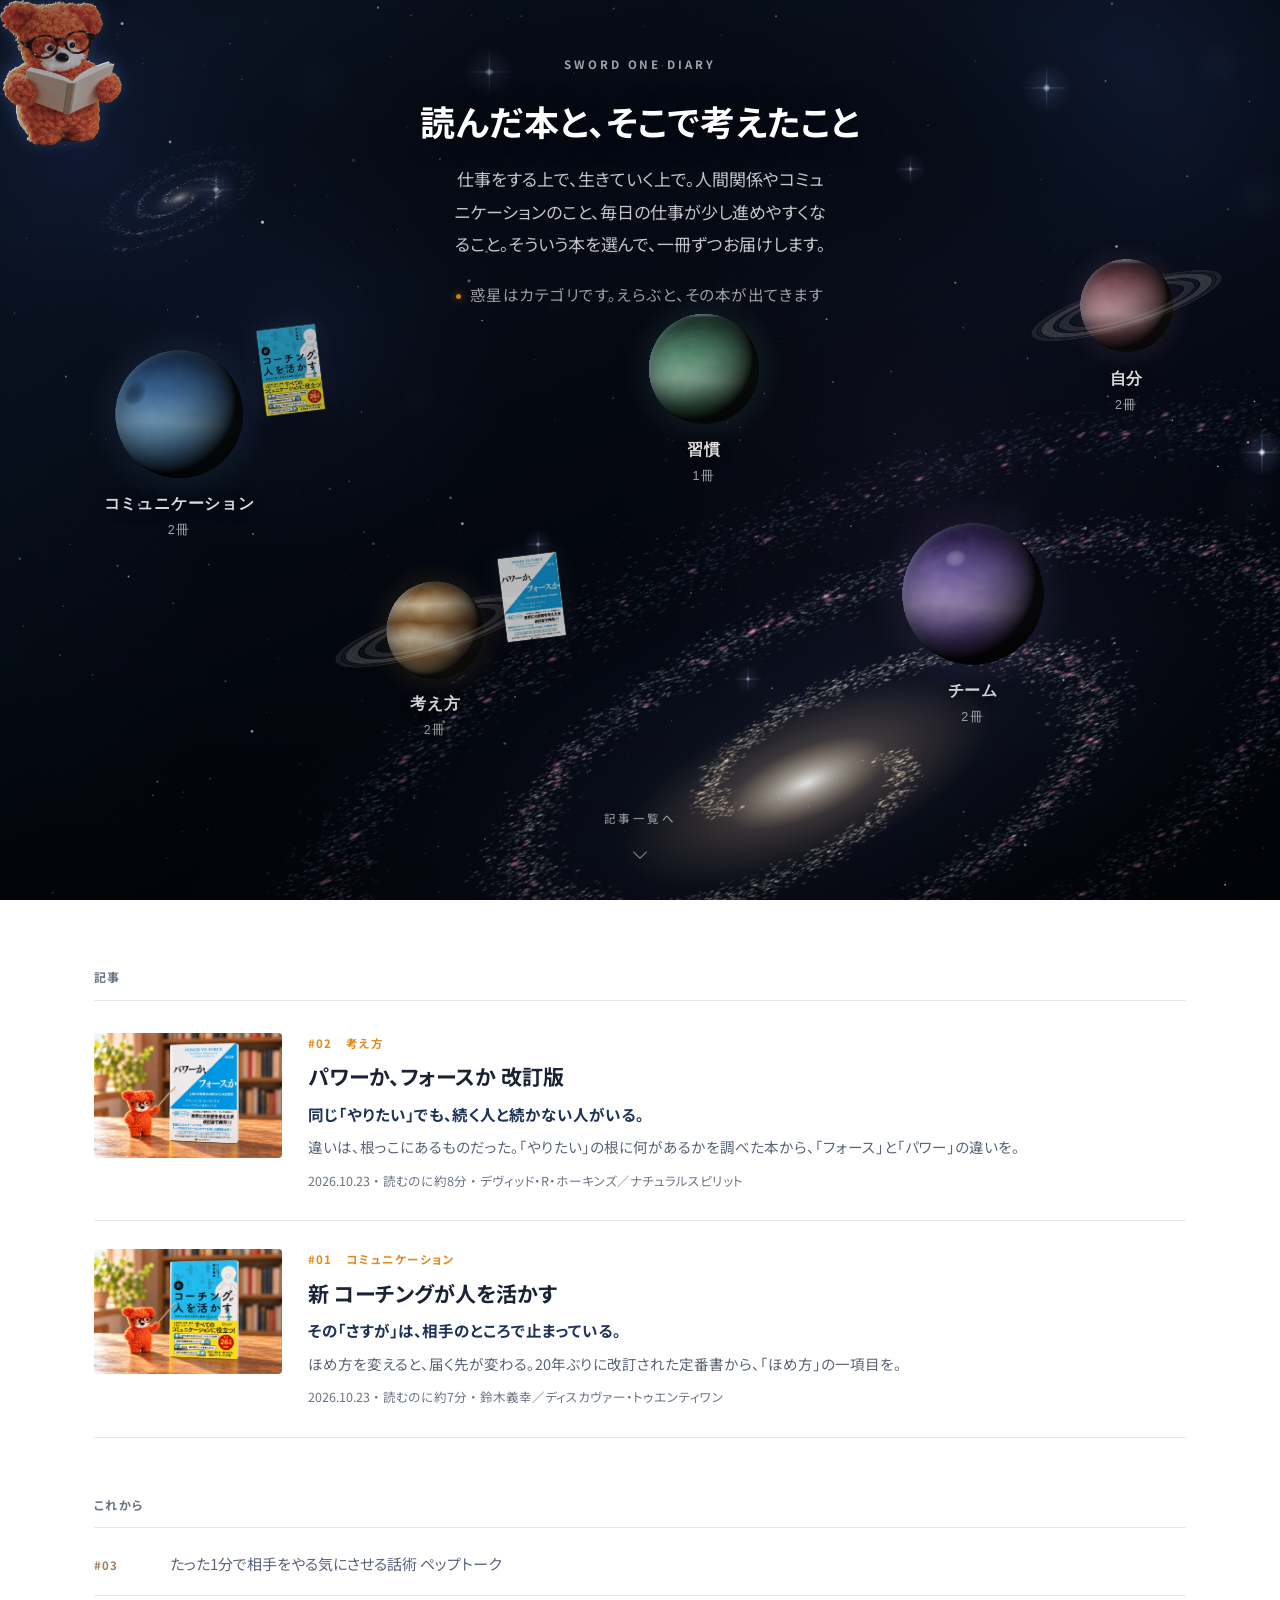
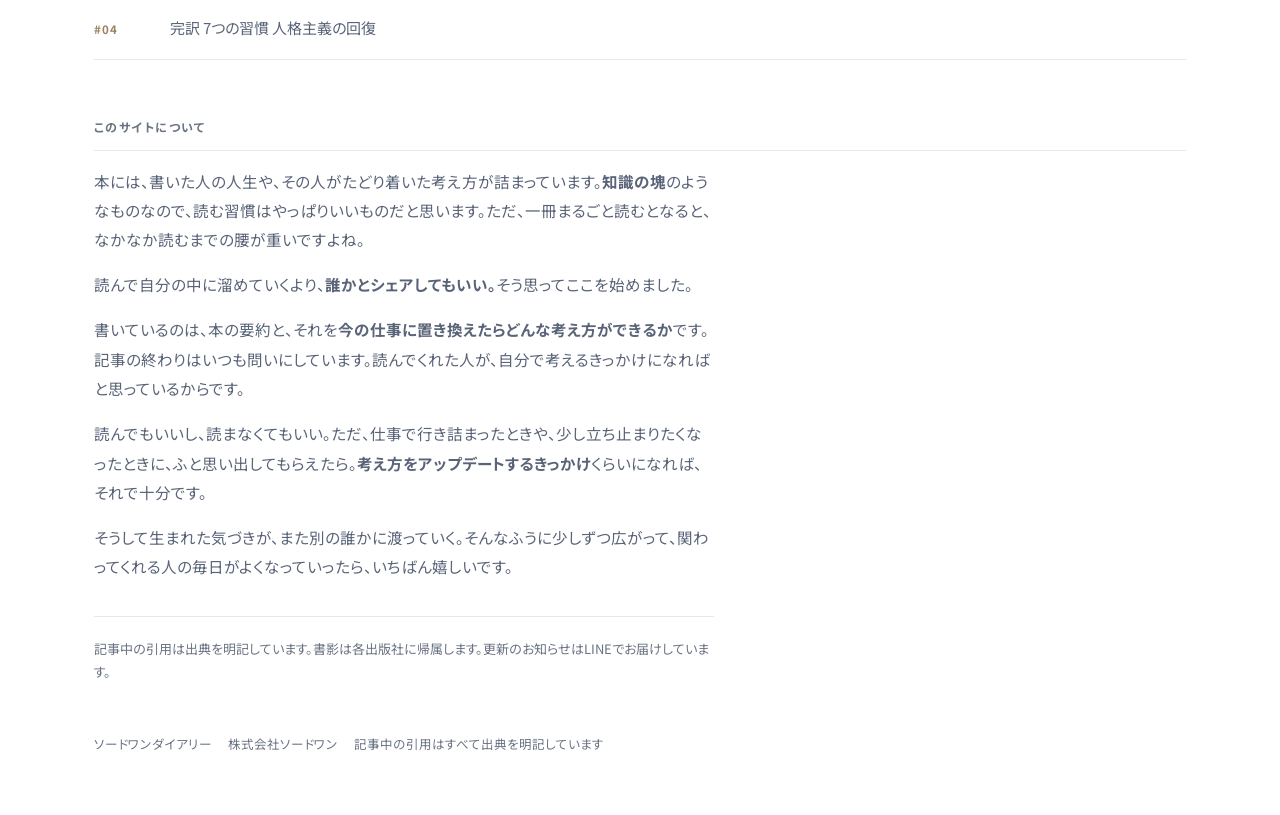
==== commit b7ba813b: "ペペを宇宙に放ち、Codexと3往復して画面を詰める Codexに辛口レビューを3回させ、指摘を数値どおりに反映した。  ペペ - 本を持ったまま無重力で漂う。背景を抜いた実写を使っている - そのま" ====
--- a/index.html
+++ b/index.html
@@ -23,7 +23,7 @@
 <link rel="preconnect" href="https://fonts.googleapis.com">
 <link rel="preconnect" href="https://fonts.gstatic.com" crossorigin>
 <link href="https://fonts.googleapis.com/css2?family=Noto+Sans+JP:wght@400;500;700&display=swap" rel="stylesheet">
-<link rel="stylesheet" href="style.css">
+<link rel="stylesheet" href="style.css?v=202610251017">
 
 <script type="application/ld+json">
 {"@context":"https://schema.org","@type":"Blog",
@@ -54,10 +54,17 @@
       <div class="space-logo">SWORD ONE DIARY</div>
       <h1>読んだ本と、そこで考えたこと</h1>
       <p>仕事をする上で、生きていく上で。人間関係やコミュニケーションのこと、毎日の仕事が少し進めやすくなること。そういう本を選んで、一冊ずつお届けします。</p>
+      <p class="space-tip">惑星はカテゴリです。えらぶと、その本が出てきます</p>
     </div>
 
     <!-- 惑星＝カテゴリ。JSで配置する -->
     <div class="orbit" id="orbit"></div>
+
+    <!-- ペペ。本を持ったまま無重力を漂っている。
+         惑星のタップを邪魔しないよう pointer-events は切ってある -->
+    <div class="pepe" aria-hidden="true">
+      <span class="pepe-rot"><img src="img/pepe.webp" alt=""></span>
+    </div>
 
     <!-- 選んだ惑星の本。惑星のまわりを回っている -->
     <div class="sys" id="sys" hidden>
@@ -69,7 +76,7 @@
 
   <button class="space-back" id="back" hidden>銀河にもどる</button>
   <div class="grain" aria-hidden="true"></div>
-  <div class="space-hint" id="hint"><span>カテゴリをえらぶ</span></div>
+  <div class="space-hint" id="hint"><span>記事一覧へ</span></div>
   <a class="space-down" href="#list" aria-label="記事一覧へ"></a>
 </section>
 
@@ -270,14 +277,18 @@
 
 /* 銀河の画面に出す小さな書影。実際の書影を新しい順に3つまで、
    足りない分は薄いカードで埋める（惑星が寂しくならないように） */
-/* 球の中心から 62% のところに、右側の弧にそって並べる。x% , y% , 傾き */
-const MOON_POS = [[86,-1,-9],[110,35,6],[107,75,-4]];
+/* 球の右外周からの距離(px) , 球の高さに対する位置(%) , 傾き。
+   %で置くと球の大きさによって間隔が変わってしまうので、距離はpxで固定する。
+   スマホは1冊だけ大きく出す。小さいのを3つ並べても本に見えない（Codexレビュー） */
+const MOON_W = [[18, 16, -7],[54, 48, 5],[24, 82, -4]];
+const MOON_N = [[16, 56, -6]];
 
 function moonsHTML(id) {
   /* 実際にある書影だけ出す。空の枠を混ぜると不具合に見える */
-  return BOOKS.filter(b => b.p === id).slice(0, 3).map((b, k) =>
-    '<span class="mn" style="--mx:' + MOON_POS[k][0] + '%;--my:' + MOON_POS[k][1] +
-    '%;--mr:' + MOON_POS[k][2] + 'deg;--md:' + (k * 90) + 'ms">' +
+  const pos = narrow() ? MOON_N : MOON_W;
+  return BOOKS.filter(b => b.p === id).slice(0, pos.length).map((b, k) =>
+    '<span class="mn" style="--mx:' + pos[k][0] + 'px;--my:' + pos[k][1] +
+    '%;--mr:' + pos[k][2] + 'deg;--md:' + (k * 90) + 'ms">' +
     '<img src="' + b.cover + '" alt=""></span>'
   ).join('');
 }
@@ -440,8 +451,8 @@
 
 /* ───────── 惑星を置く ───────── */
 /* 上部は見出しが入るので、y は 40%% より下だけを使う */
-const P_SLOTS_W = [[14,49,1.06],[33,72,.80],[54,44,.92],[75,68,1.18],[91,41,.64]];
-const P_SLOTS_N = [[26,45,1.00],[71,56,.82],[35,69,.92],[75,81,.72],[17,85,.56]];
+const P_SLOTS_W = [[14,46,1.10],[34,70,.84],[55,41,.95],[76,66,1.22],[88,34,.80]];
+const P_SLOTS_N = [[28,37,1.12],[73,49,.94],[31,62,1.04],[74,73,.84],[22,82,.66]];
 
 let pEls = [], focused = -1;
 
@@ -458,6 +469,14 @@
     el.style.left = sl[0] + '%';
     el.style.top  = sl[1] + '%';
     el.style.setProperty('--s',  sl[2]);
+    /* 小さい＝遠い。遠いものをわずかにぼかすと、同じ大きさのボタンに見えなくなる */
+    /* 小さい＝遠い。遠いものは わずかにぼかし、彩度とコントラストを落とす。
+       ぼかしだけで引くと質感不足に見える（Codexレビュー） */
+    const far = Math.max(0, Math.min(1, (1.1 - sl[2]) / .45));
+    el.style.setProperty('--far', far.toFixed(2));
+    el.style.setProperty('--blur', (far * .55).toFixed(2) + 'px');
+    /* 小さい＝遠い。遠いものをわずかにぼかすと、同じ大きさのボタンに見えなくなる */
+    el.style.setProperty('--blur', Math.max(0, (1.1 - sl[2]) * 1.5).toFixed(2) + 'px');
     el.style.setProperty('--a',  pl.look.a);
     el.style.setProperty('--b',  pl.look.b);
     el.style.setProperty('--c',  pl.look.c);
--- a/style.css
+++ b/style.css
@@ -287,7 +287,15 @@
    宇宙のトップページ（index.html だけ。記事には影響しない）
    ═══════════════════════════════════════════════════ */
 
-:root{ --void:#070B16; --void2:#0E1730; }
+/* ═══ この宇宙の光学ルール ═══
+   すべての要素を、この3段階のどれかに必ず当てはめる。
+   個別に綺麗にしても、基準がバラバラだと素人の画面に見える（Codexレビュー）。
+     --lit  選択・ホバー中のもの。最大輝度
+     --dim  触れるが今は選ばれていないもの
+     --sub  触れない補足・装飾
+   光源は左上45度、環境光は青紫。これも全要素で共通 */
+:root{ --void:#070B16; --void2:#0E1730;
+  --lit:1; --dim:.80; --sub:.60; }
 
 body.top .hd{position:fixed;left:0;right:0;top:0;
   transform:translateY(-101%);transition:transform .35s cubic-bezier(.3,.8,.3,1)}
@@ -304,14 +312,27 @@
 
 .space-in{position:absolute;inset:0}
 
-.space-copy{position:absolute;left:0;right:0;top:0;padding:62px 22px 0;
-  text-align:center;color:#fff;z-index:3;pointer-events:none}
+.space-copy{position:absolute;left:0;right:0;top:0;padding:54px 22px 0;
+  text-align:center;color:#fff;z-index:3;pointer-events:none;
+  transition:opacity .4s ease, transform .5s cubic-bezier(.3,.9,.3,1)}
+/* 銀河の粒が文字と competing していたので、見出しの後ろだけ暗く落とす。
+   背景全体を暗くすると宇宙が死ぬので、ここだけ */
+.space-copy::before{content:"";position:absolute;z-index:-1;
+  left:-2%;right:-2%;top:-22px;height:calc(100% + 40px);
+  background:radial-gradient(50% 56% at 50% 46%,
+    rgba(4,8,18,.74) 0%, rgba(4,8,18,.42) 52%, rgba(4,8,18,0) 82%)}
 .space-logo{font-size:11.5px;font-weight:700;letter-spacing:.26em;
   color:rgba(255,255,255,.5);margin-bottom:20px}
-.space-copy h1{font-size:30px;line-height:1.5;font-weight:700;margin:0;
+.space-copy h1{font-size:35px;line-height:1.48;font-weight:700;margin:0;
   letter-spacing:.015em;text-wrap:balance;text-shadow:0 2px 26px rgba(0,0,0,.6)}
-.space-copy p{max-width:460px;margin:15px auto 0;font-size:13.5px;line-height:1.95;
-  color:rgba(255,255,255,.62);text-wrap:balance}
+.space-copy p{max-width:530px;margin:17px auto 0;font-size:17px;line-height:1.9;
+  color:rgba(255,255,255,.76);text-wrap:balance}
+/* 何をする画面かは、下まで読まないと分からないと遅い */
+.space-tip{font-size:15.5px!important;letter-spacing:.03em;
+  color:rgba(255,255,255,.6)!important;margin-top:20px!important}
+.space-tip::before{content:"";display:inline-block;width:5px;height:5px;
+  margin:0 9px 2px 0;border-radius:50%;background:rgba(224,138,27,.9);
+  box-shadow:0 0 8px rgba(224,138,27,.8)}
 
 /* ───── 浮かぶ本 ───── */
 .orbit{position:absolute;inset:0;z-index:2;
@@ -338,7 +359,16 @@
    canvas はリングを含むので球の 2.35 倍あり、はみ出して配置する */
 .pl-ball{position:relative;display:block;width:100%;aspect-ratio:1}
 .pl-cv{position:absolute;left:50%;top:50%;width:235%;height:235%;
-  transform:translate(-50%,-50%);pointer-events:none}
+  transform:translate(-50%,-50%);pointer-events:none;
+  /* 世界観のルール：操作できるものは普段 彩度76%、触れたら100%。
+     遠いもの（小さいもの）はわずかにぼかす */
+  filter:saturate(calc(.76 - var(--far,0) * .06))
+         brightness(calc(.94 - var(--far,0) * .05))
+         contrast(calc(1 - var(--far,0) * .05))
+         blur(var(--blur,0px));
+  transition:filter .45s ease}
+.pl:hover .pl-cv,.pl:focus-visible .pl-cv,.pl.is-active .pl-cv{
+  filter:saturate(1) brightness(1) blur(0)}
 
 /* 大気のにじみ。canvas の裏に敷く */
 .pl-ball::before{content:"";position:absolute;inset:-26%;border-radius:50%;
@@ -351,24 +381,32 @@
 
 /* ───── 銀河の画面に出す小さな書影 ───── */
 .pl-moons{position:absolute;inset:0;pointer-events:none}
-.mn{position:absolute;left:var(--mx);top:var(--my);width:23%;
-  transform:translate(-50%,-50%) rotate(var(--mr,-7deg)) scale(.7);
+.mn{position:absolute;left:calc(100% + var(--mx,16px));top:var(--my,42%);
+  width:clamp(52px, 4.6vw, 68px);
+  transform:translate(0,-50%) rotate(var(--mr,-7deg)) scale(.7);
   opacity:0;transition:opacity .7s ease var(--md,0s),
                        transform .7s cubic-bezier(.2,.8,.26,1) var(--md,0s)}
-.pl-in.in .mn{opacity:1;transform:translate(-50%,-50%) rotate(var(--mr,-7deg)) scale(1)}
-.mn img{display:block;width:100%;height:auto;border-radius:1px;
-  box-shadow:0 5px 12px rgba(0,0,0,.66), 0 0 0 .5px rgba(255,255,255,.28)}
+.pl-in.in .mn{opacity:1;transform:translate(0,-50%) rotate(var(--mr,-7deg)) scale(1)}
+/* 白地の表紙が球の明部より強く、惑星より先に目に入っていた。
+   普段は --dim、触れたら --lit（光学ルール） */
+.mn img{display:block;width:100%;height:auto;border-radius:1.5px;
+  opacity:var(--dim);filter:brightness(.9) saturate(.88);
+  transition:opacity .4s ease, filter .4s ease;
+  box-shadow:0 8px 18px rgba(0,0,0,.72), 0 0 0 .5px rgba(255,255,255,.3),
+             0 0 22px rgba(150,190,255,.18)}
+.pl:hover .mn img,.pl:focus-visible .mn img{
+  opacity:var(--lit);filter:brightness(1) saturate(1)}
 .pl:hover .mn,.pl:focus-visible .mn{
-  transform:translate(-50%,-50%) rotate(var(--mr,-7deg)) scale(1.16)}
+  transform:translate(0,-50%) rotate(var(--mr,-7deg)) scale(1.16)}
 
 .pl-label{position:absolute;left:50%;top:100%;transform:translateX(-50%);
-  margin-top:12px;width:max-content;max-width:42vw;text-align:center;
+  margin-top:16px;width:max-content;max-width:42vw;text-align:center;
   transition:opacity .3s}
-.pl-name{display:block;font-size:12px;font-weight:700;
-  letter-spacing:.06em;color:rgba(255,255,255,.78);white-space:nowrap;
+.pl-name{display:block;font-size:16px;font-weight:700;
+  letter-spacing:.05em;color:rgba(255,255,255,.85);white-space:nowrap;
   text-shadow:0 2px 12px rgba(0,0,0,.85);transition:color .35s}
-.pl-n{display:block;margin-top:4px;font-size:10px;letter-spacing:.12em;
-  color:rgba(255,255,255,.4);transition:color .35s}
+.pl-n{display:block;margin-top:7px;font-size:12.5px;letter-spacing:.12em;
+  color:rgba(255,255,255,.6);transition:color .35s}
 
 .pl:hover .pl-name,.pl:focus-visible .pl-name{color:#fff}
 .pl:hover .pl-n,.pl:focus-visible .pl-n{color:rgba(255,255,255,.72)}
@@ -427,7 +465,6 @@
 
 /* 惑星を選んだら見出しは引っこむ */
 .space.focused .space-copy{opacity:0;transform:translateY(-14px)}
-.space-copy{transition:opacity .4s ease, transform .5s cubic-bezier(.3,.9,.3,1)}
 
 .space-back{position:absolute;left:50%;top:26px;transform:translateX(-50%);
   z-index:6;padding:9px 18px 9px 30px;font:inherit;font-size:12px;font-weight:500;
@@ -452,16 +489,18 @@
   mix-blend-mode:overlay;
   background-image:url("data:image/svg+xml,%3Csvg xmlns='http://www.w3.org/2000/svg' width='180' height='180'%3E%3Cfilter id='n'%3E%3CfeTurbulence type='fractalNoise' baseFrequency='.9' numOctaves='3' stitchTiles='stitch'/%3E%3C/filter%3E%3Crect width='180' height='180' filter='url(%23n)'/%3E%3C/svg%3E")}
 
-.space-hint{position:absolute;left:0;right:0;bottom:62px;text-align:center;z-index:3;
+.space-hint{position:absolute;left:0;right:0;bottom:68px;text-align:center;z-index:3;
   pointer-events:none;transition:opacity .4s}
 .space-hint span{font-size:11.5px;font-weight:500;letter-spacing:.22em;
   color:rgba(255,255,255,.44);animation:breathe 3.4s ease-in-out infinite}
 .space-hint.gone{opacity:0}
 @keyframes breathe{0%,100%{opacity:.45}50%{opacity:1}}
 
-.space-down{position:absolute;left:50%;bottom:20px;z-index:3;
-  width:30px;height:30px;margin-left:-15px;border-radius:50%;
-  display:flex;align-items:center;justify-content:center}
+.space-down{position:absolute;left:50%;bottom:24px;z-index:6;
+  width:44px;height:44px;margin-left:-22px;border-radius:50%;
+  display:flex;align-items:center;justify-content:center;
+  animation:nudge 1.9s ease-in-out infinite}
+@keyframes nudge{0%,100%{transform:translateY(0);opacity:.5}50%{transform:translateY(7px);opacity:.9}}
 .space-down::after{content:"";width:9px;height:9px;margin-top:-4px;
   border-right:1.5px solid rgba(255,255,255,.5);
   border-bottom:1.5px solid rgba(255,255,255,.5);transform:rotate(45deg)}
@@ -526,11 +565,13 @@
 @media(max-width:880px){
   .space-copy{padding-top:46px}
   .space-copy h1{font-size:23px}
-  .space-copy p{font-size:12.5px;line-height:1.9;max-width:340px}
-  .space-hint{bottom:54px}
-  .pl-label{margin-top:10px;max-width:46vw}
-  .mn{width:31%}
-  .pl-name{font-size:11px}
+  .space-tip{font-size:12px!important;margin-top:17px!important}
+  .space-copy p{font-size:12.5px;line-height:1.9;max-width:340px;margin-top:14px}
+  .space-hint{bottom:58px}
+  .pl-label{margin-top:14px;max-width:46vw}
+  .mn{width:52px}
+  .pl-name{font-size:12.5px}
+  .pl-n{font-size:10.5px;margin-top:5px}
   .pl.is-active{transform:translate(-50%,-50%) translate(var(--tx,0),var(--ty,0)) scale(1.35)}
   .sys-t{font-size:15.5px}
   .sys-s{font-size:11px}
@@ -596,3 +637,67 @@
   h2{break-after:avoid}
   .fig-box,.ask,.bookcard{break-inside:avoid}
 }
+
+
+/* ═══════ ペペ ═══════
+   本を持ったまま無重力を漂っている。
+   外側(.pepe)が画面内の移動、内側(img)が回転と上下。
+   周期をずらしてあるので、見た目の繰り返しに気づきにくい。
+   惑星のタップを邪魔しないよう pointer-events は切ってある */
+/* 3層に分けてある。外から 経路 / 回転 / 上下。
+   周期が互いに素に近いので、見た目の繰り返しに気づきにくい。
+   色と粒状感は画像側で宇宙に合わせてあるので、ここでは足さない。
+   宇宙に床は無いのでドロップシャドウは入れない（Codexレビュー） */
+/* 全周ずっと最前面だと、宇宙の中ではなく画面に貼ったステッカーに見える。
+   一周の 16% だけ惑星の裏へ回し、そのあいだは少しぼかして暗くする（Codexレビュー）。
+   経路と同じ長さにしてあるので、位置と奥行きがずれない */
+.pepe{position:absolute;left:0;top:0;z-index:3;pointer-events:none;
+  width:clamp(74px,10.3vw,122px);
+  animation:pepe-path 88s ease-in-out infinite,
+            pepe-depth 88s linear infinite}
+@keyframes pepe-depth{
+  0%,  50% {z-index:3;filter:none}
+  54%, 66% {z-index:1;filter:blur(.8px) brightness(.78) saturate(.84)}
+  70%, 100%{z-index:3;filter:none}
+}
+.pepe-rot{display:block;animation:pepe-tumble 23s ease-in-out infinite}
+.pepe img{display:block;width:100%;height:auto;
+  animation:pepe-bob 7s ease-in-out infinite;
+  /* 橙と白だけ局所コントラストが周囲の1.5倍あり、見出しの次に目が飛んでいた */
+  filter:saturate(.89) contrast(.93) brightness(.96)
+         drop-shadow(-2px -3px 9px rgba(130,175,255,.24))}
+@keyframes pepe-bob{0%,100%{transform:translateY(-2.5px)}50%{transform:translateY(2.5px)}}
+
+/* 閉じた経路。始点と終点が同じなので一周してもつながる。
+   画面外に出ず、ずっと漂って見える */
+/* 上限は 30svh。見出しと説明文の帯には入らせない（Codexレビュー） */
+@keyframes pepe-path{
+  0%,100%{transform:translate(58vw, 33svh)}
+  18%    {transform:translate(80vw, 51svh)}
+  36%    {transform:translate(54vw, 77svh)}
+  54%    {transform:translate(25vw, 64svh)}
+  72%    {transform:translate(37vw, 39svh)}
+  86%    {transform:translate(50vw, 31svh)}
+}
+@keyframes pepe-tumble{
+  0%,100%{transform:rotate(-1.6deg)}
+  50%    {transform:rotate(1.6deg)}
+}
+
+@media(max-width:880px){
+  .pepe{width:clamp(57px,15.5vw,79px);animation-duration:104s}
+  /* 惑星の隙間を縫う。真上で止まると惑星を隠してしまう */
+  @keyframes pepe-path{
+    0%,100%{transform:translate(50vw, 43svh)}
+    22%    {transform:translate(86vw, 61svh)}
+    44%    {transform:translate(57vw, 84svh)}
+    66%    {transform:translate(8vw,  69svh)}
+    84%    {transform:translate(6vw,  46svh)}
+  }
+}
+
+@media(prefers-reduced-motion:reduce){
+  .pepe{animation:none;transform:translate(62vw, 62svh);filter:none;z-index:3}
+  .pepe-rot,.pepe img{animation:none}
+  .space-down{animation:none}
+}
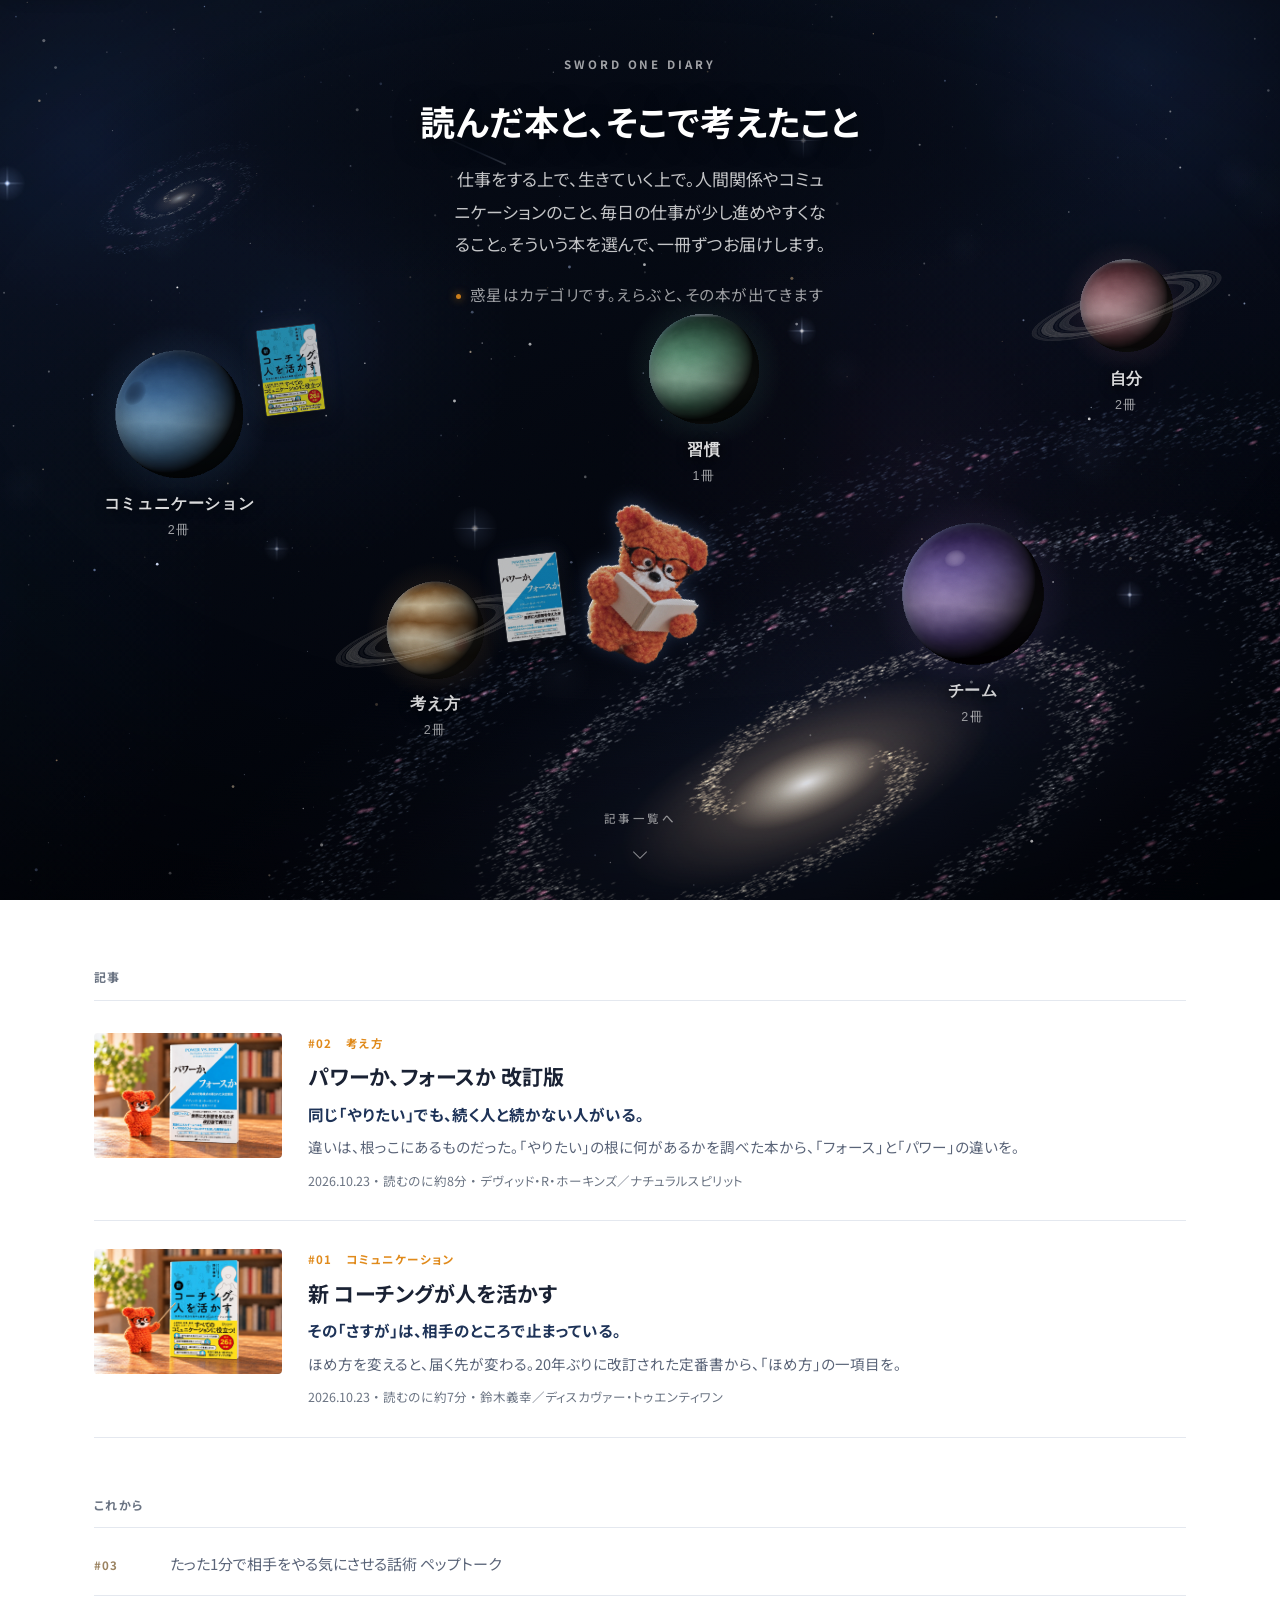
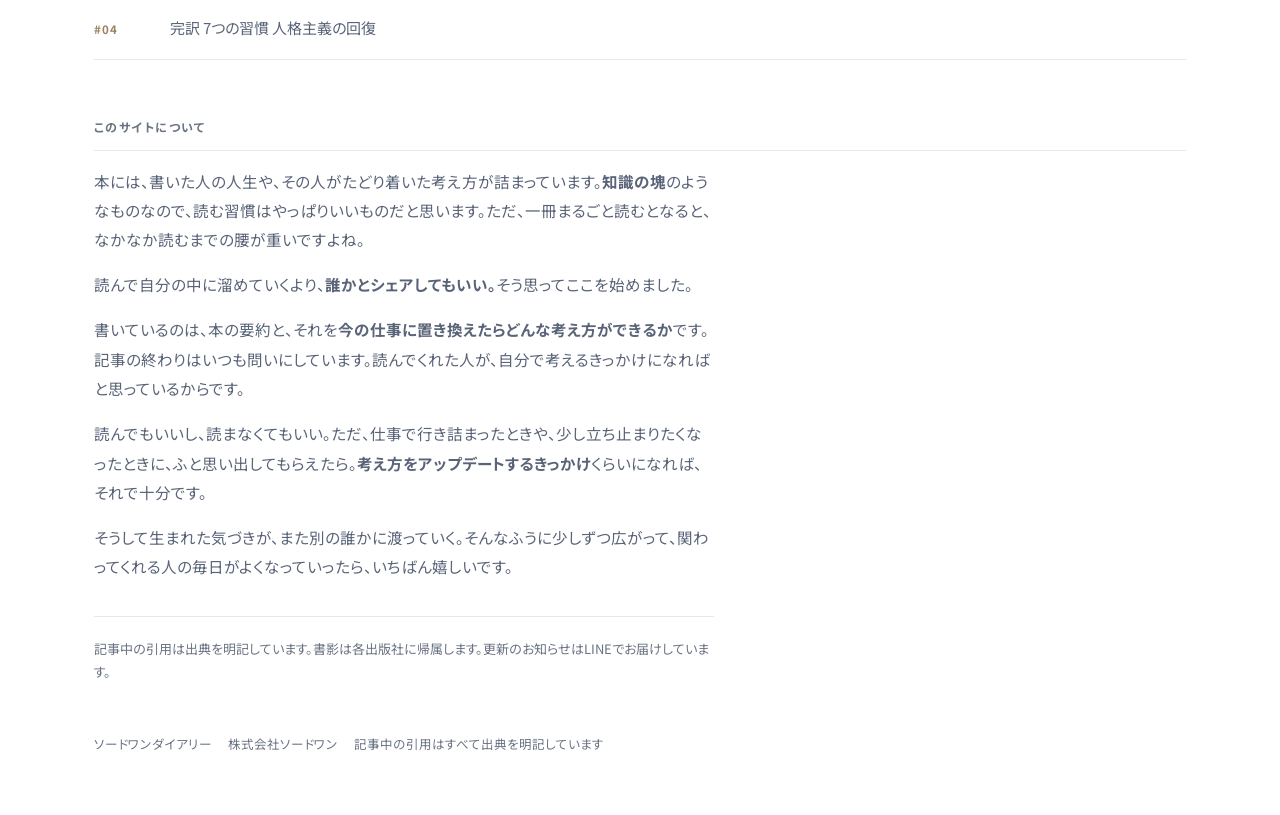
==== commit 0a434efe: "ペペを物理で動かす。惑星と壁に当たって跳ね返る CSSのキーフレームでは衝突が書けないので、位置と回転をJSに移した。  - 当たり判定は円どうし。惑星は .pl-ball の外接円＋5px   （惑" ====
--- a/index.html
+++ b/index.html
@@ -23,7 +23,7 @@
 <link rel="preconnect" href="https://fonts.googleapis.com">
 <link rel="preconnect" href="https://fonts.gstatic.com" crossorigin>
 <link href="https://fonts.googleapis.com/css2?family=Noto+Sans+JP:wght@400;500;700&display=swap" rel="stylesheet">
-<link rel="stylesheet" href="style.css?v=202610251017">
+<link rel="stylesheet" href="style.css?v=202610251048">
 
 <script type="application/ld+json">
 {"@context":"https://schema.org","@type":"Blog",
@@ -595,6 +595,7 @@
 function unfocus() {
   if (focused >= 0) say('銀河にもどりました');
   focused = -1;
+  setTimeout(() => { if (typeof pepeBodies === 'function') pepeBodies(); }, 700);
   pEls.forEach(el => el.classList.remove('is-active', 'is-off'));
   sys.classList.remove('on');
   setTimeout(() => { sys.hidden = true; }, 340);
@@ -612,11 +613,102 @@
 });
 
 buildPlanets();
+/* 惑星は入場アニメで位置が決まるので、終わってから当たり判定を作る */
+setTimeout(() => { if (typeof pepeBodies === 'function') pepeBodies(); }, 1400);
 let rz;
 addEventListener('resize', () => {
   clearTimeout(rz);
   rz = setTimeout(() => { if (focused < 0) buildPlanets(); else focus(focused); }, 200);
 });
+
+/* ═══════════════════════════════════════════════════
+   ペペ
+   惑星と壁に当たって跳ね返りながら、回転して漂う。
+   当たった位置で回転のつき方が変わるので、同じ動きは二度と出ない。
+   当たり判定は円どうし。惑星は .pl-ball の外接円を使う。
+   文字の帯には入らせないので、見出しの下端を天井にしている。
+   ═══════════════════════════════════════════════════ */
+const pepeEl  = document.querySelector('.pepe');
+const pepeRot = pepeEl && pepeEl.querySelector('.pepe-rot');
+let pp = null;
+
+const PEPE_SPEED = 27;     /* px/秒。速いと落ち着かない */
+const PEPE_SPIN  = 34;     /* 回転の上限 度/秒 */
+
+function pepeBodies() {
+  if (!pp) return;
+  const sr = spEl.getBoundingClientRect();
+  pp.bodies = [...document.querySelectorAll('.pl-ball')].map(el => {
+    const r = el.getBoundingClientRect();
+    return { x: r.left - sr.left + r.width / 2,
+             y: r.top  - sr.top  + r.height / 2,
+             r: r.width / 2 + 5 };     /* 惑星は浮遊で±8px動くので少し大きめに見る */
+  });
+  const copy = document.getElementById('copy').getBoundingClientRect();
+  pp.top = Math.max(10, copy.bottom - sr.top + 18);
+}
+
+function pepeInit() {
+  if (!pepeEl) return;
+  const sr = spEl.getBoundingClientRect();
+  if (!sr.width) return;
+  const w = pepeEl.offsetWidth, h = pepeEl.offsetHeight;
+  if (!w) return;
+  const ang = rnd(0.6, 2.5) * (Math.random() > .5 ? 1 : -1);
+  pp = {
+    w, h, r: w * .44,
+    x: sr.width * .52, y: sr.height * .62,
+    vx: Math.cos(ang) * PEPE_SPEED, vy: Math.sin(ang) * PEPE_SPEED,
+    rot: rnd(-20, 20), vrot: rnd(-14, 14), top: 0
+  };
+  pepeBodies();
+}
+
+function pepeStep(dt) {
+  if (!pp || reduce) return;
+  const sr = spEl.getBoundingClientRect();
+  const W2 = sr.width, H2 = sr.height;
+  const hw = pp.w / 2, hh = pp.h / 2;
+
+  pp.x += pp.vx * dt;
+  pp.y += pp.vy * dt;
+  pp.rot += pp.vrot * dt;
+
+  /* 壁。当たった縁と逆向きに少し回る */
+  if (pp.x - hw < 6)       { pp.x = 6 + hw;        pp.vx =  Math.abs(pp.vx); pp.vrot += 7; }
+  if (pp.x + hw > W2 - 6)  { pp.x = W2 - 6 - hw;   pp.vx = -Math.abs(pp.vx); pp.vrot -= 7; }
+  if (pp.y - hh < pp.top)  { pp.y = pp.top + hh;   pp.vy =  Math.abs(pp.vy); pp.vrot -= 7; }
+  if (pp.y + hh > H2 - 12) { pp.y = H2 - 12 - hh;  pp.vy = -Math.abs(pp.vy); pp.vrot += 7; }
+
+  /* 惑星。法線方向に速度を反射し、接線方向の分だけ回転をもらう */
+  for (const b of pp.bodies || []) {
+    const dx = pp.x - b.x, dy = pp.y - b.y;
+    const d = Math.hypot(dx, dy) || 0.001;
+    const min = pp.r + b.r;
+    if (d >= min) continue;
+    const nx = dx / d, ny = dy / d;
+    pp.x = b.x + nx * min;
+    pp.y = b.y + ny * min;
+    const dot = pp.vx * nx + pp.vy * ny;
+    if (dot < 0) {
+      pp.vx -= 2 * dot * nx;
+      pp.vy -= 2 * dot * ny;
+      pp.vrot += (-pp.vx * ny + pp.vy * nx) * .20;   /* かすめると強く回る */
+      pp.vx *= .97; pp.vy *= .97;
+    }
+  }
+
+  /* 止まると寂しく、速いと落ち着かない。いつも同じ速さに戻す */
+  const sp = Math.hypot(pp.vx, pp.vy) || 0.001;
+  const k = PEPE_SPEED / sp;
+  pp.vx = pp.vx * (1 - .04) + pp.vx * k * .04;
+  pp.vy = pp.vy * (1 - .04) + pp.vy * k * .04;
+  pp.vrot = Math.max(-PEPE_SPIN, Math.min(PEPE_SPIN, pp.vrot * .998));
+
+  pepeEl.style.transform = 'translate(' + (pp.x - hw).toFixed(1) + 'px,' +
+                                          (pp.y - hh).toFixed(1) + 'px)';
+  if (pepeRot) pepeRot.style.transform = 'rotate(' + pp.rot.toFixed(1) + 'deg)';
+}
 
 /* ===========================================================
    背景：渦巻銀河と星
@@ -846,9 +938,15 @@
   ctx.restore();
 }
 
+let lastT = 0;
 function frame(t) {
   requestAnimationFrame(frame);
   if (!visible || !W) return;
+
+  /* タブが裏にいた分を一気に進めると飛んでいくので上限をつける */
+  const dt = lastT ? Math.min(0.05, (t - lastT) / 1000) : 0;
+  lastT = t;
+  if (focused < 0) pepeStep(dt);
 
   px += (tx - px) * .055;
   py += (ty - py) * .055;
@@ -937,6 +1035,7 @@
 }
 
 build();
+pepeInit();
 requestAnimationFrame(frame);
 new IntersectionObserver(([e]) => { visible = e.isIntersecting; }).observe(spEl);
 
@@ -959,7 +1058,10 @@
   else if (focused < 0) hint.classList.remove('gone');
 }, { passive: true });
 let rz3;
-addEventListener('resize', () => { clearTimeout(rz3); rz3 = setTimeout(build, 200); });
+addEventListener('resize', () => {
+  clearTimeout(rz3);
+  rz3 = setTimeout(() => { build(); pepeInit(); }, 200);
+});
 
 /* ---------- 読み上げへのお知らせ ---------- */
 function say(msg) {
--- a/style.css
+++ b/style.css
@@ -648,19 +648,14 @@
    周期が互いに素に近いので、見た目の繰り返しに気づきにくい。
    色と粒状感は画像側で宇宙に合わせてあるので、ここでは足さない。
    宇宙に床は無いのでドロップシャドウは入れない（Codexレビュー） */
-/* 全周ずっと最前面だと、宇宙の中ではなく画面に貼ったステッカーに見える。
-   一周の 16% だけ惑星の裏へ回し、そのあいだは少しぼかして暗くする（Codexレビュー）。
-   経路と同じ長さにしてあるので、位置と奥行きがずれない */
+/* 位置と回転はJSが物理で動かす（惑星と壁に当たって跳ね返る）。
+   CSSが持つのは、呼吸のような小さな上下だけ */
 .pepe{position:absolute;left:0;top:0;z-index:3;pointer-events:none;
   width:clamp(74px,10.3vw,122px);
-  animation:pepe-path 88s ease-in-out infinite,
-            pepe-depth 88s linear infinite}
-@keyframes pepe-depth{
-  0%,  50% {z-index:3;filter:none}
-  54%, 66% {z-index:1;filter:blur(.8px) brightness(.78) saturate(.84)}
-  70%, 100%{z-index:3;filter:none}
-}
-.pepe-rot{display:block;animation:pepe-tumble 23s ease-in-out infinite}
+  transition:opacity .4s ease}
+/* 惑星を選んでいる間は引っこむ。その画面の主役は本なので */
+.space.focused .pepe{opacity:0}
+.pepe-rot{display:block;will-change:transform}
 .pepe img{display:block;width:100%;height:auto;
   animation:pepe-bob 7s ease-in-out infinite;
   /* 橙と白だけ局所コントラストが周囲の1.5倍あり、見出しの次に目が飛んでいた */
@@ -668,27 +663,20 @@
          drop-shadow(-2px -3px 9px rgba(130,175,255,.24))}
 @keyframes pepe-bob{0%,100%{transform:translateY(-2.5px)}50%{transform:translateY(2.5px)}}
 
-/* 閉じた経路。始点と終点が同じなので一周してもつながる。
-   画面外に出ず、ずっと漂って見える */
+
 /* 上限は 30svh。見出しと説明文の帯には入らせない（Codexレビュー） */
-@keyframes pepe-path{
-  0%,100%{transform:translate(58vw, 33svh)}
   18%    {transform:translate(80vw, 51svh)}
   36%    {transform:translate(54vw, 77svh)}
   54%    {transform:translate(25vw, 64svh)}
   72%    {transform:translate(37vw, 39svh)}
   86%    {transform:translate(50vw, 31svh)}
 }
-@keyframes pepe-tumble{
-  0%,100%{transform:rotate(-1.6deg)}
   50%    {transform:rotate(1.6deg)}
 }
 
 @media(max-width:880px){
-  .pepe{width:clamp(57px,15.5vw,79px);animation-duration:104s}
+  .pepe{width:clamp(57px,15.5vw,79px)}
   /* 惑星の隙間を縫う。真上で止まると惑星を隠してしまう */
-  @keyframes pepe-path{
-    0%,100%{transform:translate(50vw, 43svh)}
     22%    {transform:translate(86vw, 61svh)}
     44%    {transform:translate(57vw, 84svh)}
     66%    {transform:translate(8vw,  69svh)}
@@ -697,7 +685,7 @@
 }
 
 @media(prefers-reduced-motion:reduce){
-  .pepe{animation:none;transform:translate(62vw, 62svh);filter:none;z-index:3}
+  .pepe{transform:translate(58vw, 60svh);filter:none;z-index:3}
   .pepe-rot,.pepe img{animation:none}
   .space-down{animation:none}
 }
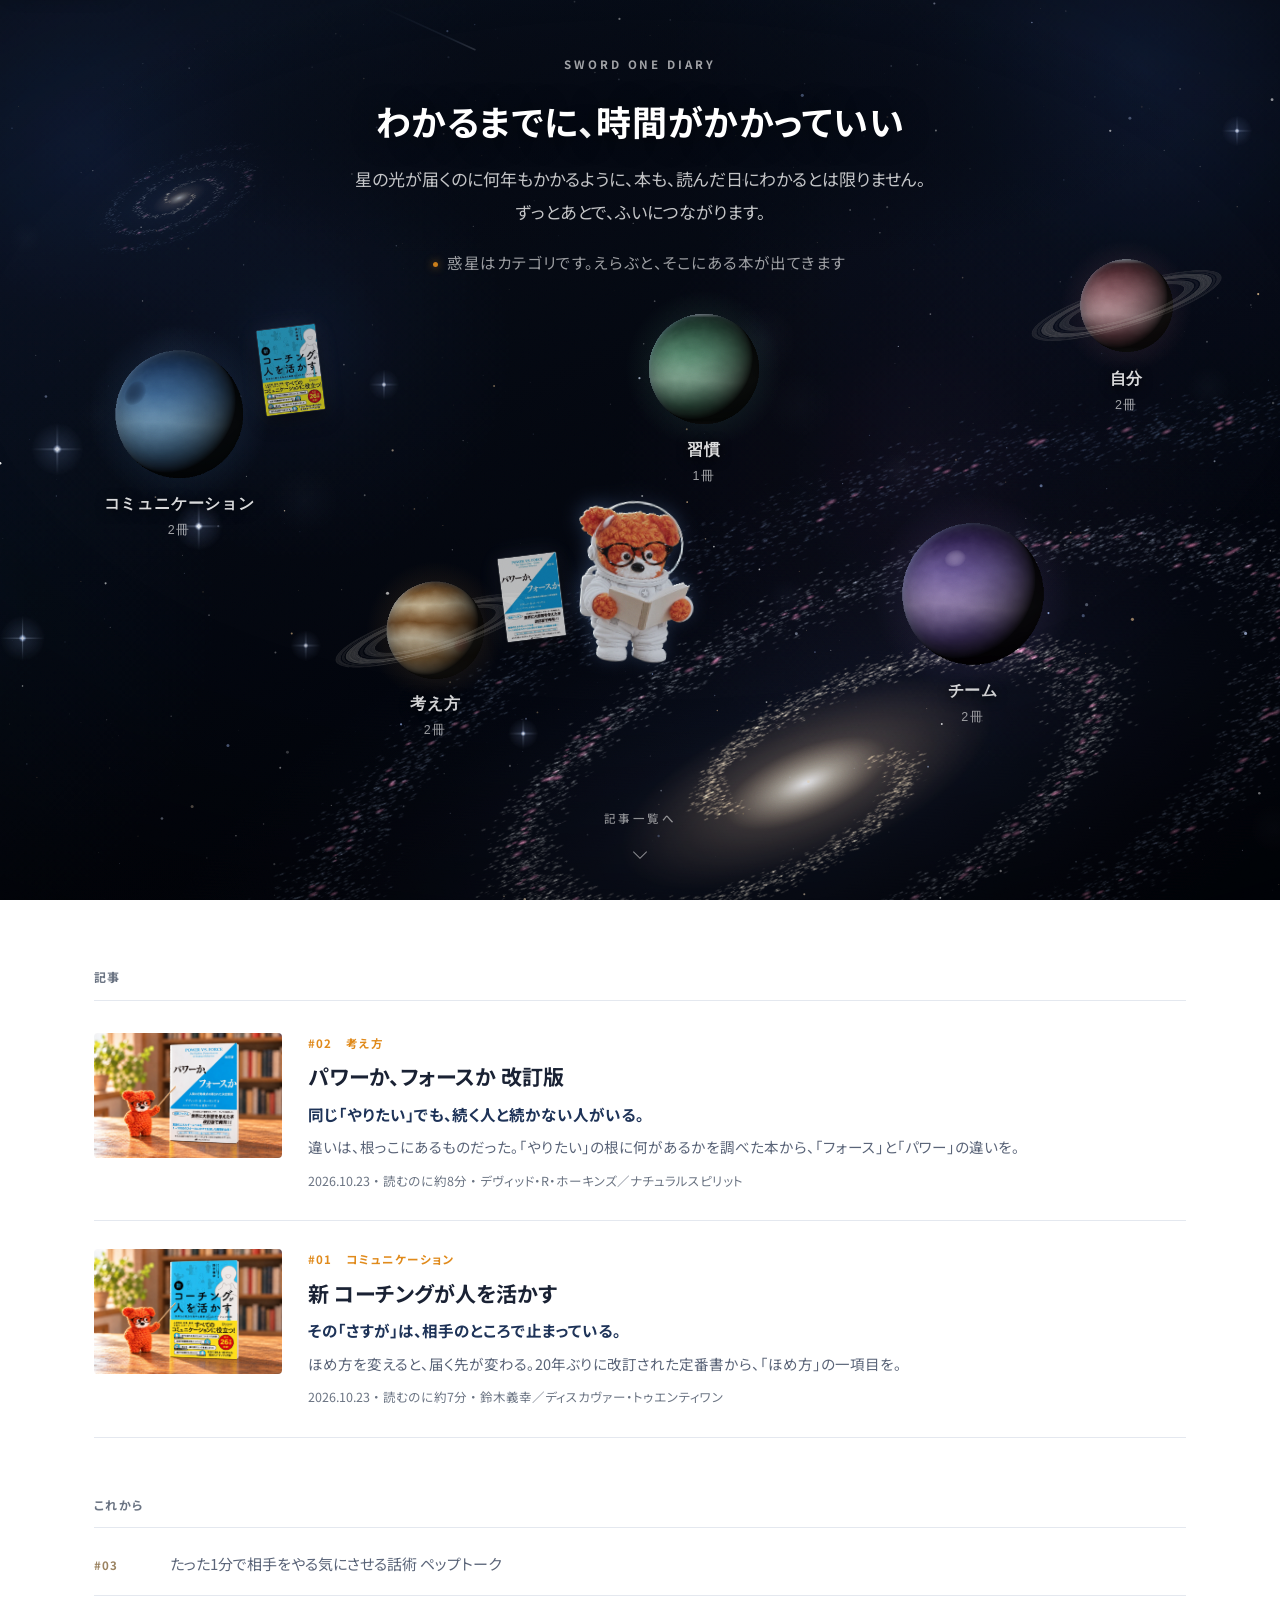
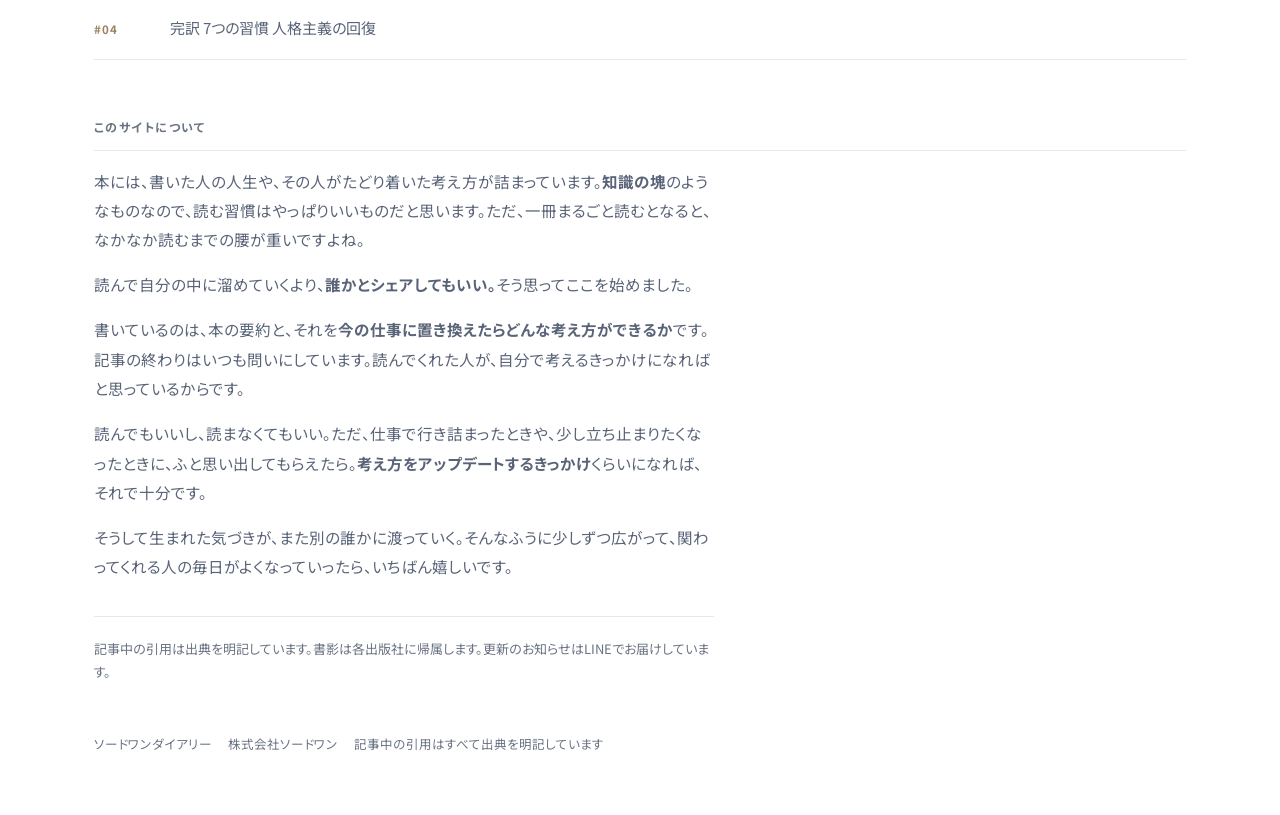
==== commit d699939d: "見出しを宇宙のコンセプトから立て直し、ペペに宇宙服を着せる 見出し - 「読んだ本と、そこで考えたこと」→「わかるまでに、時間がかかっていい」 - 宇宙が固有に持っているのは距離と、光が届くまでの時間" ====
--- a/index.html
+++ b/index.html
@@ -4,13 +4,13 @@
 <meta charset="utf-8">
 <meta name="viewport" content="width=device-width, initial-scale=1">
 <title>ソードワンダイアリー</title>
-<meta name="description" content="仕事をする上で、生きていく上で。人間関係やコミュニケーションのこと、毎日の仕事が少し進めやすくなること。そういう本を選んで、週に一冊ずつお届けします。">
+<meta name="description" content="わかるまでに、時間がかかっていい。星の光が届くのに何年もかかるように、本も、読んだ日にわかるとは限りません。仕事と生き方についての本を、一冊ずつ読んで書いています。">
 
 <!-- LINEやSNSに貼ったときのカード表示用。og:image は絶対URLであること -->
 <meta property="og:type" content="website">
 <meta property="og:site_name" content="ソードワンダイアリー">
 <meta property="og:title" content="ソードワンダイアリー">
-<meta property="og:description" content="仕事をする上で、生きていく上で。そういう本を選んで、週に一冊ずつお届けします。">
+<meta property="og:description" content="わかるまでに、時間がかかっていい。星の光が届くのに何年もかかるように、本も、読んだ日にわかるとは限りません。">
 <meta property="og:url" content="https://sword-one.github.io/diary/">
 <meta property="og:image" content="https://sword-one.github.io/diary/img/hero.jpg">
 <meta name="twitter:card" content="summary_large_image">
@@ -23,7 +23,7 @@
 <link rel="preconnect" href="https://fonts.googleapis.com">
 <link rel="preconnect" href="https://fonts.gstatic.com" crossorigin>
 <link href="https://fonts.googleapis.com/css2?family=Noto+Sans+JP:wght@400;500;700&display=swap" rel="stylesheet">
-<link rel="stylesheet" href="style.css?v=202610251048">
+<link rel="stylesheet" href="style.css?v=202610251102">
 
 <script type="application/ld+json">
 {"@context":"https://schema.org","@type":"Blog",
@@ -52,9 +52,9 @@
   <div class="space-in">
     <div class="space-copy" id="copy">
       <div class="space-logo">SWORD ONE DIARY</div>
-      <h1>読んだ本と、そこで考えたこと</h1>
-      <p>仕事をする上で、生きていく上で。人間関係やコミュニケーションのこと、毎日の仕事が少し進めやすくなること。そういう本を選んで、一冊ずつお届けします。</p>
-      <p class="space-tip">惑星はカテゴリです。えらぶと、その本が出てきます</p>
+      <h1><span class="nb">わかるまでに、</span><span class="nb">時間がかかっていい</span></h1>
+      <p>星の光が届くのに何年もかかるように、<span class="nb">本も、読んだ日にわかるとは限りません。</span><br class="br-pc">ずっとあとで、ふいにつながります。</p>
+      <p class="space-tip">惑星はカテゴリです。えらぶと、そこにある本が出てきます</p>
     </div>
 
     <!-- 惑星＝カテゴリ。JSで配置する -->
@@ -63,7 +63,7 @@
     <!-- ペペ。本を持ったまま無重力を漂っている。
          惑星のタップを邪魔しないよう pointer-events は切ってある -->
     <div class="pepe" aria-hidden="true">
-      <span class="pepe-rot"><img src="img/pepe.webp" alt=""></span>
+      <span class="pepe-rot"><img src="img/pepe.webp?v=202610251102" alt=""></span>
     </div>
 
     <!-- 選んだ惑星の本。惑星のまわりを回っている -->
@@ -281,7 +281,7 @@
    %で置くと球の大きさによって間隔が変わってしまうので、距離はpxで固定する。
    スマホは1冊だけ大きく出す。小さいのを3つ並べても本に見えない（Codexレビュー） */
 const MOON_W = [[18, 16, -7],[54, 48, 5],[24, 82, -4]];
-const MOON_N = [[16, 56, -6]];
+const MOON_N = [[16, 50, -6]];
 
 function moonsHTML(id) {
   /* 実際にある書影だけ出す。空の枠を混ぜると不具合に見える */
@@ -452,7 +452,7 @@
 /* ───────── 惑星を置く ───────── */
 /* 上部は見出しが入るので、y は 40%% より下だけを使う */
 const P_SLOTS_W = [[14,46,1.10],[34,70,.84],[55,41,.95],[76,66,1.22],[88,34,.80]];
-const P_SLOTS_N = [[28,37,1.12],[73,49,.94],[31,62,1.04],[74,73,.84],[22,82,.66]];
+const P_SLOTS_N = [[28,42,1.12],[73,53,.94],[31,64,1.04],[74,74,.84],[22,83,.66]];
 
 let pEls = [], focused = -1;
 
@@ -664,6 +664,21 @@
   pepeBodies();
 }
 
+/* 当たるたびに進路をわずかに曲げる。
+   完全な弾性反射だけだと、床と惑星のあいだの縦の通路に挟まって
+   まっすぐ往復しつづけることがある（実際に起きた） */
+function pepeKick(deg) {
+  const a = rnd(-deg, deg) * Math.PI / 180;
+  const c = Math.cos(a), s = Math.sin(a);
+  const vx = pp.vx * c - pp.vy * s;
+  const vy = pp.vx * s + pp.vy * c;
+  pp.vx = vx; pp.vy = vy;
+  /* 真横・真縦に寄りすぎたら起こす */
+  const sp = Math.hypot(pp.vx, pp.vy) || 1;
+  if (Math.abs(pp.vx) < sp * .26) pp.vx += (pp.vx >= 0 ? 1 : -1) * sp * .3;
+  if (Math.abs(pp.vy) < sp * .20) pp.vy += (pp.vy >= 0 ? 1 : -1) * sp * .24;
+}
+
 function pepeStep(dt) {
   if (!pp || reduce) return;
   const sr = spEl.getBoundingClientRect();
@@ -675,10 +690,10 @@
   pp.rot += pp.vrot * dt;
 
   /* 壁。当たった縁と逆向きに少し回る */
-  if (pp.x - hw < 6)       { pp.x = 6 + hw;        pp.vx =  Math.abs(pp.vx); pp.vrot += 7; }
-  if (pp.x + hw > W2 - 6)  { pp.x = W2 - 6 - hw;   pp.vx = -Math.abs(pp.vx); pp.vrot -= 7; }
-  if (pp.y - hh < pp.top)  { pp.y = pp.top + hh;   pp.vy =  Math.abs(pp.vy); pp.vrot -= 7; }
-  if (pp.y + hh > H2 - 12) { pp.y = H2 - 12 - hh;  pp.vy = -Math.abs(pp.vy); pp.vrot += 7; }
+  if (pp.x - hw < 6)       { pp.x = 6 + hw;      pp.vx =  Math.abs(pp.vx); pp.vrot += 7; pepeKick(14); }
+  if (pp.x + hw > W2 - 6)  { pp.x = W2 - 6 - hw; pp.vx = -Math.abs(pp.vx); pp.vrot -= 7; pepeKick(14); }
+  if (pp.y - hh < pp.top)  { pp.y = pp.top + hh; pp.vy =  Math.abs(pp.vy); pp.vrot -= 7; pepeKick(14); }
+  if (pp.y + hh > H2 - 12) { pp.y = H2 - 12 - hh;pp.vy = -Math.abs(pp.vy); pp.vrot += 7; pepeKick(14); }
 
   /* 惑星。法線方向に速度を反射し、接線方向の分だけ回転をもらう */
   for (const b of pp.bodies || []) {
@@ -695,6 +710,7 @@
       pp.vy -= 2 * dot * ny;
       pp.vrot += (-pp.vx * ny + pp.vy * nx) * .20;   /* かすめると強く回る */
       pp.vx *= .97; pp.vy *= .97;
+      pepeKick(10);
     }
   }
 
--- a/style.css
+++ b/style.css
@@ -325,11 +325,13 @@
   color:rgba(255,255,255,.5);margin-bottom:20px}
 .space-copy h1{font-size:35px;line-height:1.48;font-weight:700;margin:0;
   letter-spacing:.015em;text-wrap:balance;text-shadow:0 2px 26px rgba(0,0,0,.6)}
-.space-copy p{max-width:530px;margin:17px auto 0;font-size:17px;line-height:1.9;
+.space-copy p{max-width:660px;margin:17px auto 0;font-size:17px;line-height:1.9;
   color:rgba(255,255,255,.76);text-wrap:balance}
 /* 何をする画面かは、下まで読まないと分からないと遅い */
 .space-tip{font-size:15.5px!important;letter-spacing:.03em;
   color:rgba(255,255,255,.6)!important;margin-top:20px!important}
+/* リードはPCだけ2行に割る。スマホは自然に折り返させる */
+.br-pc{display:inline}
 .space-tip::before{content:"";display:inline-block;width:5px;height:5px;
   margin:0 9px 2px 0;border-radius:50%;background:rgba(224,138,27,.9);
   box-shadow:0 0 8px rgba(224,138,27,.8)}
@@ -563,13 +565,14 @@
 .sh-go:hover{background:#16284A}
 
 @media(max-width:880px){
-  .space-copy{padding-top:46px}
+  .space-copy{padding-top:34px}
   .space-copy h1{font-size:23px}
+  .br-pc{display:none}
   .space-tip{font-size:12px!important;margin-top:17px!important}
   .space-copy p{font-size:12.5px;line-height:1.9;max-width:340px;margin-top:14px}
   .space-hint{bottom:58px}
   .pl-label{margin-top:14px;max-width:46vw}
-  .mn{width:52px}
+  .mn{width:44px}
   .pl-name{font-size:12.5px}
   .pl-n{font-size:10.5px;margin-top:5px}
   .pl.is-active{transform:translate(-50%,-50%) translate(var(--tx,0),var(--ty,0)) scale(1.35)}
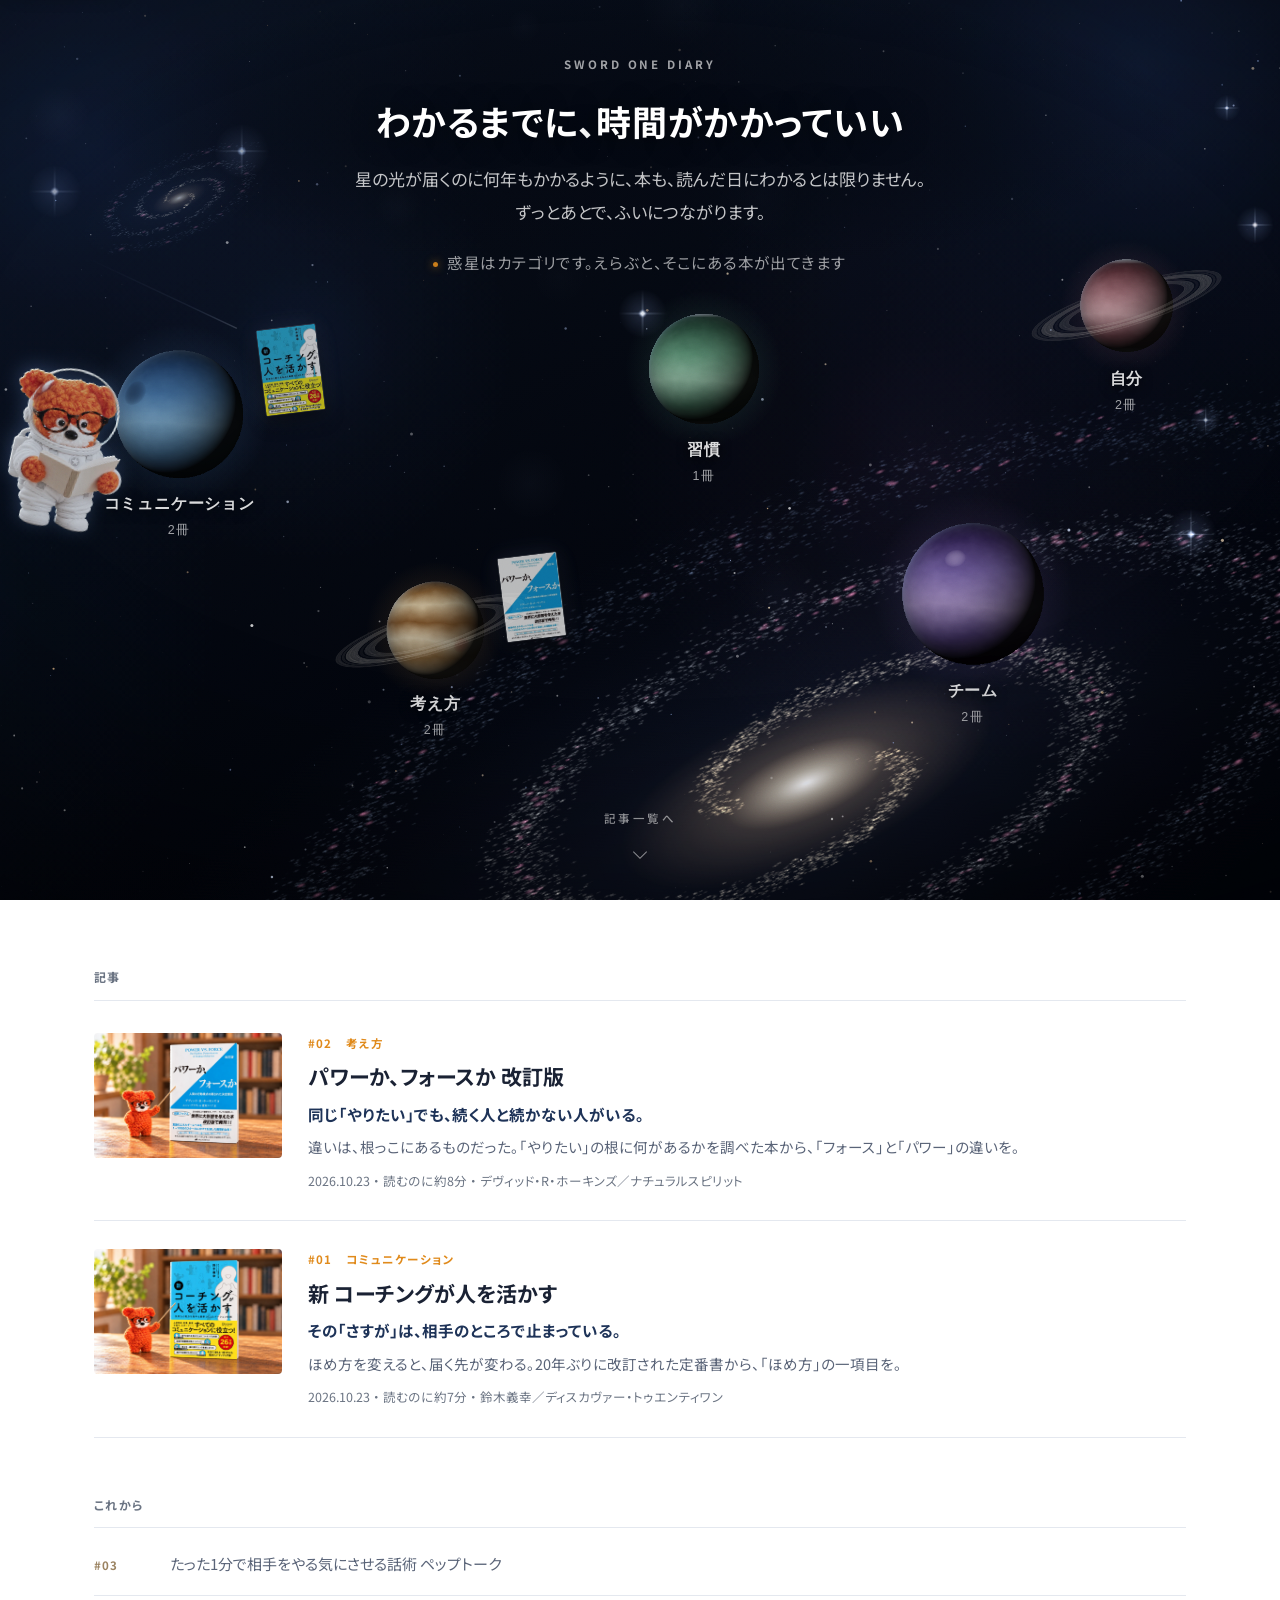
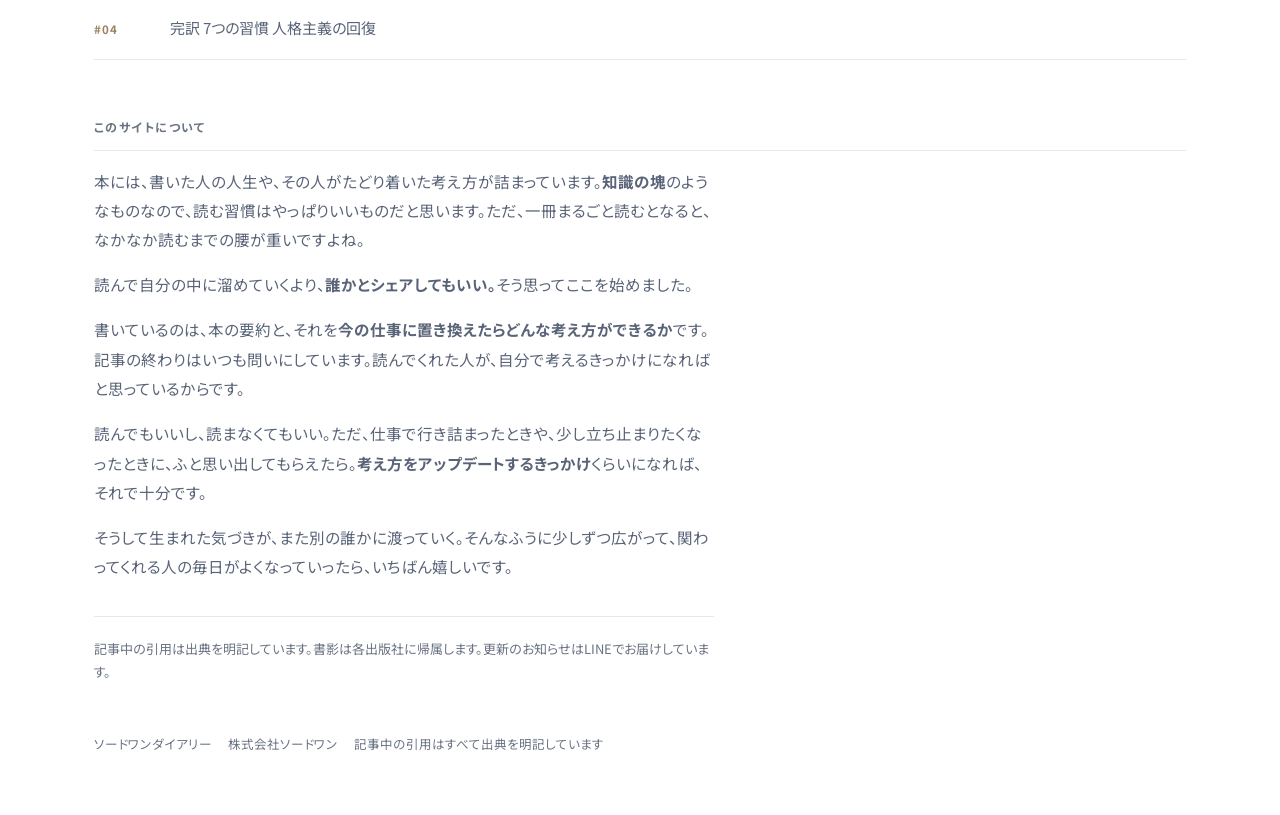
==== commit 52c77fbe: "記事の冒頭に「30秒でいうと」を置き、記事末に次の記事を出す 山口の判断。「万人受けするサイトにしたい。私の気づきは読まれても 読まれなくてもどちらでもいい」。  3行だけ読んで離脱しても持って帰れる" ====
--- a/index.html
+++ b/index.html
@@ -23,7 +23,7 @@
 <link rel="preconnect" href="https://fonts.googleapis.com">
 <link rel="preconnect" href="https://fonts.gstatic.com" crossorigin>
 <link href="https://fonts.googleapis.com/css2?family=Noto+Sans+JP:wght@400;500;700&display=swap" rel="stylesheet">
-<link rel="stylesheet" href="style.css?v=202610251102">
+<link rel="stylesheet" href="style.css?v=202610251200">
 
 <script type="application/ld+json">
 {"@context":"https://schema.org","@type":"Blog",
@@ -63,7 +63,7 @@
     <!-- ペペ。本を持ったまま無重力を漂っている。
          惑星のタップを邪魔しないよう pointer-events は切ってある -->
     <div class="pepe" aria-hidden="true">
-      <span class="pepe-rot"><img src="img/pepe.webp?v=202610251102" alt=""></span>
+      <span class="pepe-rot"><img src="img/pepe.webp?v=202610251200" alt=""></span>
     </div>
 
     <!-- 選んだ惑星の本。惑星のまわりを回っている -->
--- a/style.css
+++ b/style.css
@@ -692,3 +692,45 @@
   .pepe-rot,.pepe img{animation:none}
   .space-down{animation:none}
 }
+
+
+/* ───── 30秒でいうと ─────
+   3行だけ読んで離脱しても持って帰れるようにする入口。
+   §6「囲みは3種類まで」を守るため、囲みにはしない。
+   上下の罫線と文字サイズだけで立てる */
+.brief{margin:0 0 54px;padding:22px 0 24px;
+  border-top:2px solid var(--ink);border-bottom:1px solid var(--hair)}
+.brief-h{font-size:11.5px;font-weight:700;letter-spacing:.14em;
+  color:var(--accent);margin-bottom:16px}
+.brief ol{margin:0;padding:0;list-style:none;counter-reset:b}
+.brief li{position:relative;counter-increment:b;
+  padding:0 0 0 30px;margin:0 0 .95em;
+  font-size:16px;line-height:1.85;color:var(--ink);text-wrap:pretty}
+.brief li:last-child{margin-bottom:0}
+.brief li::before{content:counter(b);position:absolute;left:0;top:.28em;
+  width:19px;height:19px;border-radius:50%;
+  font-size:10.5px;font-weight:700;line-height:19px;text-align:center;
+  color:#fff;background:var(--navy)}
+.brief b{font-weight:700}
+
+/* ───── 次の記事 ───── */
+.nextbox{display:block;max-width:var(--maxw);margin:54px 0 0;padding:24px 0 0;
+  border-top:1px solid var(--hair)}
+.next-h{display:block;font-size:11px;font-weight:700;letter-spacing:.14em;
+  color:var(--grey)}
+.next-t{display:block;margin-top:11px;font-size:19px;font-weight:700;
+  line-height:1.5;color:var(--ink);text-wrap:balance}
+.next-c{display:block;margin-top:8px;font-size:14px;line-height:1.75;
+  color:var(--soft)}
+.nextbox::after{content:"記事を読む →";display:inline-block;margin-top:16px;
+  padding:9px 18px;font-size:13px;font-weight:700;
+  color:var(--navy);border:1px solid var(--hair);border-radius:4px}
+.nextbox:hover .next-t{color:var(--navy)}
+.nextbox:hover::after{background:var(--panel)}
+
+@media(max-width:880px){
+  .brief{margin-bottom:44px;padding:20px 0 22px}
+  .brief li{font-size:15px;line-height:1.8;padding-left:27px}
+  .next-t{font-size:17px}
+}
+@media print{ .nextbox{display:none} }
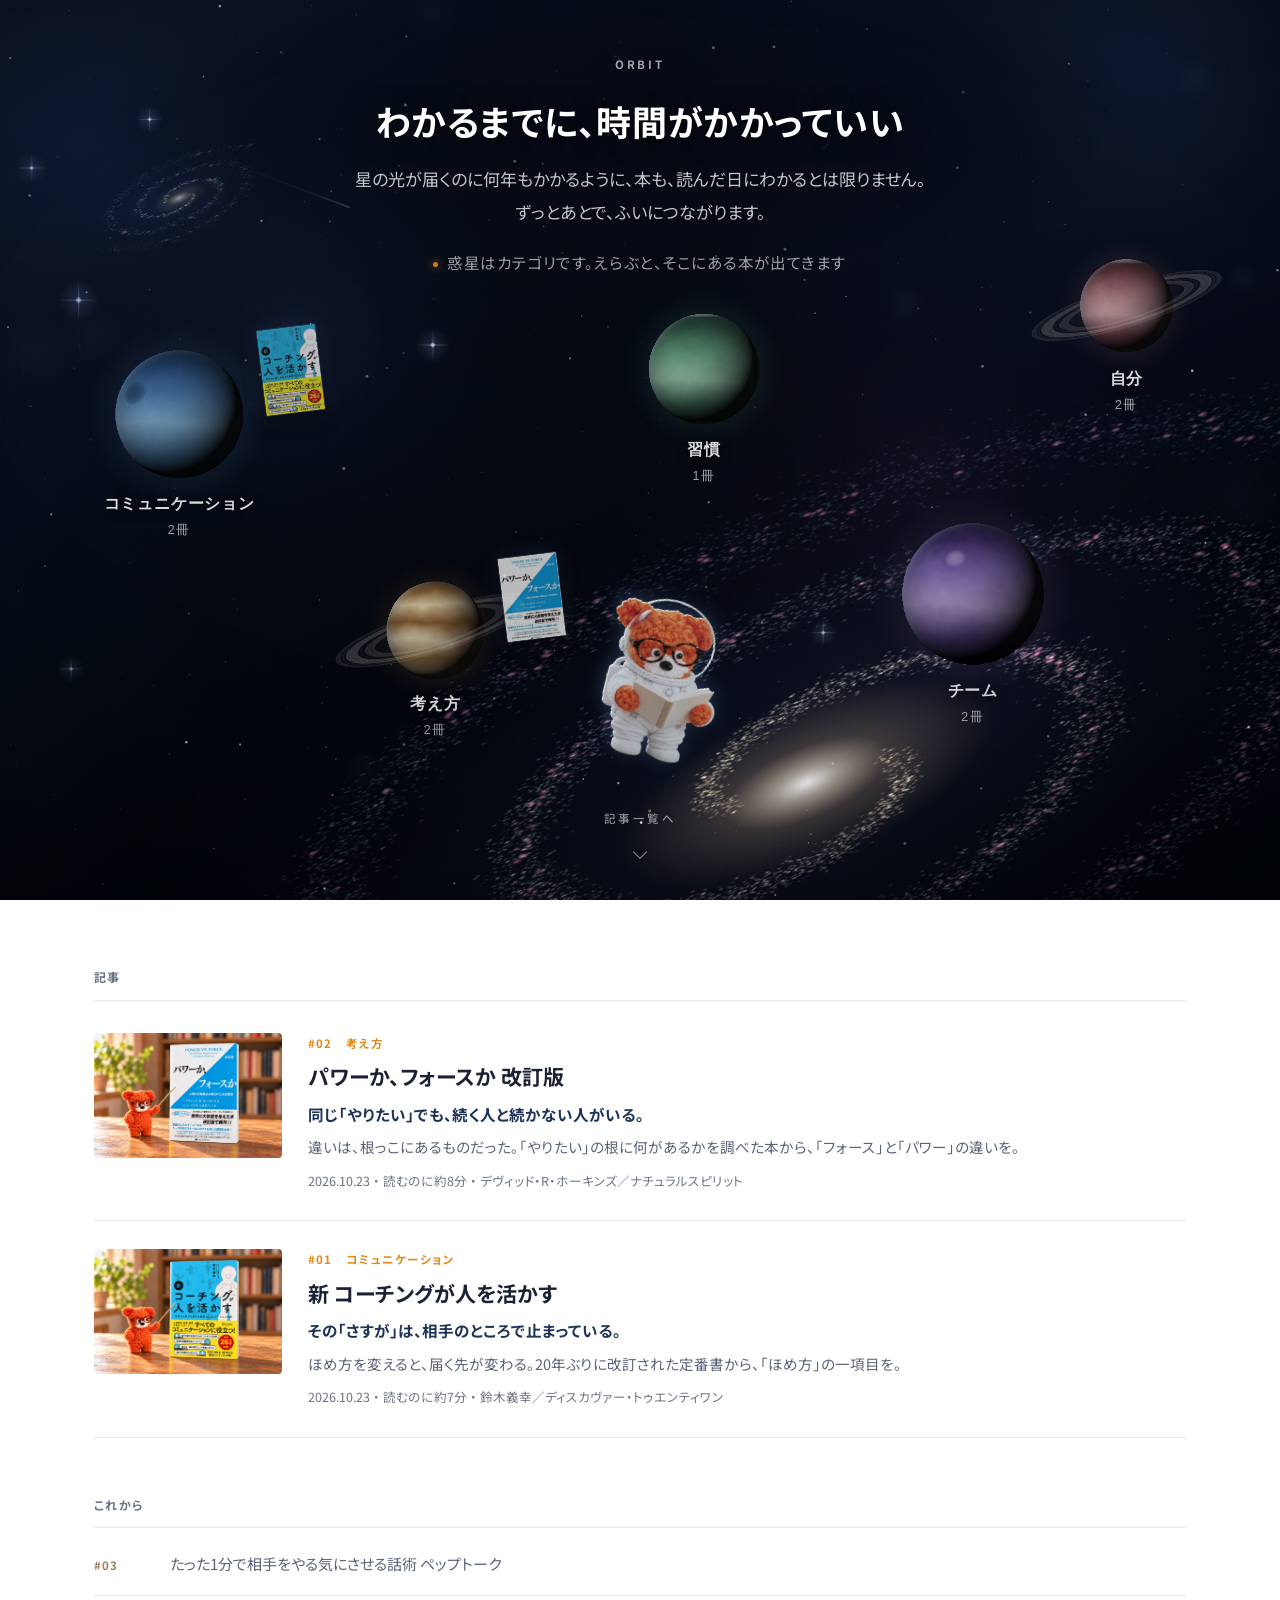
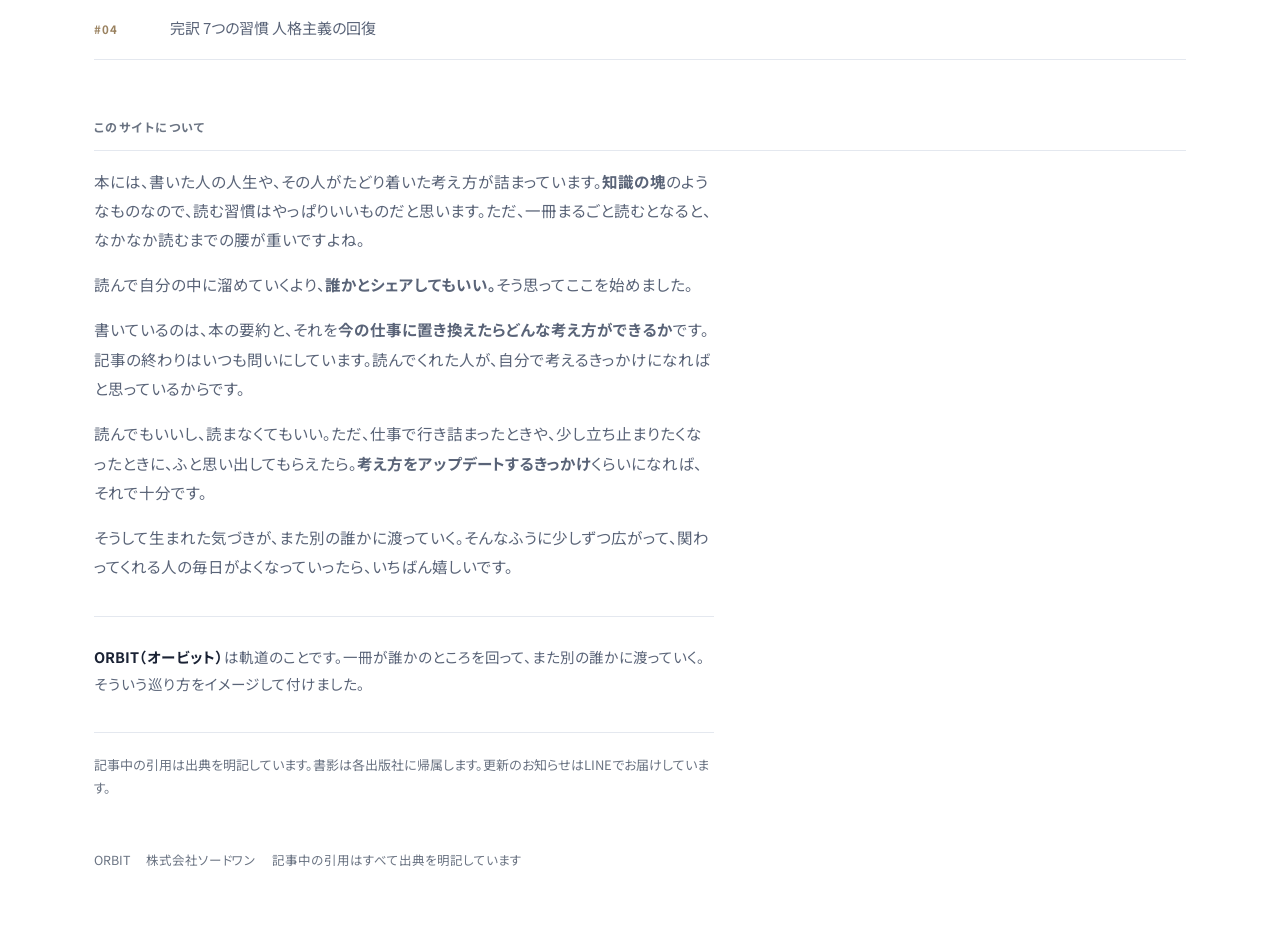
==== commit 4915b79b: "サイト名を ORBIT（オービット）に変える 「知識の輪が広がり循環するイメージにしたい」という山口の指示。 本が惑星を回っているこのサイトの絵と、一冊が誰かを回ってまた別の 誰かに渡っていくという " ====
--- a/index.html
+++ b/index.html
@@ -3,13 +3,13 @@
 <head>
 <meta charset="utf-8">
 <meta name="viewport" content="width=device-width, initial-scale=1">
-<title>ソードワンダイアリー</title>
+<title>ORBIT</title>
 <meta name="description" content="わかるまでに、時間がかかっていい。星の光が届くのに何年もかかるように、本も、読んだ日にわかるとは限りません。仕事と生き方についての本を、一冊ずつ読んで書いています。">
 
 <!-- LINEやSNSに貼ったときのカード表示用。og:image は絶対URLであること -->
 <meta property="og:type" content="website">
-<meta property="og:site_name" content="ソードワンダイアリー">
-<meta property="og:title" content="ソードワンダイアリー">
+<meta property="og:site_name" content="ORBIT">
+<meta property="og:title" content="ORBIT">
 <meta property="og:description" content="わかるまでに、時間がかかっていい。星の光が届くのに何年もかかるように、本も、読んだ日にわかるとは限りません。">
 <meta property="og:url" content="https://sword-one.github.io/diary/">
 <meta property="og:image" content="https://sword-one.github.io/diary/img/hero.jpg">
@@ -18,16 +18,16 @@
 <link rel="icon" href="favicon.svg" type="image/svg+xml">
 <link rel="apple-touch-icon" href="favicon.svg">
 <meta name="theme-color" content="#070C18">
-<link rel="alternate" type="application/rss+xml" title="ソードワンダイアリー" href="https://sword-one.github.io/diary/feed.xml">
+<link rel="alternate" type="application/rss+xml" title="ORBIT" href="https://sword-one.github.io/diary/feed.xml">
 <link rel="canonical" href="https://sword-one.github.io/diary/">
 <link rel="preconnect" href="https://fonts.googleapis.com">
 <link rel="preconnect" href="https://fonts.gstatic.com" crossorigin>
 <link href="https://fonts.googleapis.com/css2?family=Noto+Sans+JP:wght@400;500;700&display=swap" rel="stylesheet">
-<link rel="stylesheet" href="style.css?v=202610251200">
+<link rel="stylesheet" href="style.css?v=202610251228">
 
 <script type="application/ld+json">
 {"@context":"https://schema.org","@type":"Blog",
- "name":"ソードワンダイアリー",
+ "name":"ORBIT",
  "url":"https://sword-one.github.io/diary/",
  "inLanguage":"ja",
  "description":"仕事をする上で、生きていく上で。人間関係やコミュニケーションのこと、毎日の仕事が少し進めやすくなること。そういう本を選んで、一冊ずつお届けします。",
@@ -40,8 +40,8 @@
 
 <a class="skip-link" href="#list">本文へ移動</a>
 <header class="hd"><div class="hd-in">
-  <a class="logo" href="index.html">SWORD ONE DIARY</a>
-  <span class="logo-sub">ソードワンダイアリー</span>
+  <a class="logo" href="index.html">ORBIT</a>
+  <span class="logo-sub">オービット</span>
   <nav class="hd-nav"><a href="#list">記事一覧</a><a href="#about">このサイトについて</a></nav>
 </div></header>
 
@@ -51,7 +51,7 @@
 
   <div class="space-in">
     <div class="space-copy" id="copy">
-      <div class="space-logo">SWORD ONE DIARY</div>
+      <div class="space-logo">ORBIT</div>
       <h1><span class="nb">わかるまでに、</span><span class="nb">時間がかかっていい</span></h1>
       <p>星の光が届くのに何年もかかるように、<span class="nb">本も、読んだ日にわかるとは限りません。</span><br class="br-pc">ずっとあとで、ふいにつながります。</p>
       <p class="space-tip">惑星はカテゴリです。えらぶと、そこにある本が出てきます</p>
@@ -63,7 +63,7 @@
     <!-- ペペ。本を持ったまま無重力を漂っている。
          惑星のタップを邪魔しないよう pointer-events は切ってある -->
     <div class="pepe" aria-hidden="true">
-      <span class="pepe-rot"><img src="img/pepe.webp?v=202610251200" alt=""></span>
+      <span class="pepe-rot"><img src="img/pepe.webp?v=202610251228" alt=""></span>
     </div>
 
     <!-- 選んだ惑星の本。惑星のまわりを回っている -->
@@ -155,11 +155,13 @@
 
   <p>そうして生まれた気づきが、また別の誰かに渡っていく。そんなふうに少しずつ広がって、関わってくれる人の毎日がよくなっていったら、いちばん嬉しいです。</p>
 
+  <p class="about-name"><b>ORBIT（オービット）</b>は軌道のことです。一冊が誰かのところを回って、また別の誰かに渡っていく。そういう巡り方をイメージして付けました。</p>
+
   <p class="about-note">記事中の引用は出典を明記しています。書影は各出版社に帰属します。更新のお知らせはLINEでお届けしています。</p>
 </div>
 
 <footer>
-  <span>ソードワンダイアリー</span><span>株式会社ソードワン</span><span>記事中の引用はすべて出典を明記しています</span>
+  <span>ORBIT</span><span>株式会社ソードワン</span><span>記事中の引用はすべて出典を明記しています</span>
 </footer>
 
 <script>
--- a/style.css
+++ b/style.css
@@ -734,3 +734,46 @@
   .next-t{font-size:17px}
 }
 @media print{ .nextbox{display:none} }
+
+
+/* ───── 途中の問い ─────
+   読み終わってから考えさせるのでは遅い。読んでいる最中に止める。
+   記事末のASKと同じ部品を、小さくして使い回す（§6 囲みは3種類まで） */
+.pause{max-width:var(--maxw);margin:44px 0;padding:20px 0 20px 20px;
+  border-left:3px solid var(--accent);background:linear-gradient(
+    90deg, rgba(224,138,27,.055), rgba(224,138,27,0) 72%)}
+.pause-q{font-size:16.5px;line-height:1.75;font-weight:700;color:var(--ink);
+  margin:0;text-wrap:pretty}
+.pause-n{font-size:13.5px;line-height:1.8;color:var(--soft);margin:10px 0 0}
+
+/* ───── ただし、ここは注意 ─────
+   他の要約サイトがやらないところ。弱点と留保を先に出すほうが信用される */
+.caution{max-width:var(--maxw);margin:56px 0 0;padding:24px 0 0;
+  border-top:1px solid var(--hair)}
+.caution-h{font-size:11.5px;font-weight:700;letter-spacing:.14em;
+  color:var(--grey);margin-bottom:15px}
+.caution ul{margin:0;padding:0;list-style:none}
+.caution li{position:relative;padding-left:19px;margin:0 0 .9em;
+  font-size:14px;line-height:1.85;color:var(--soft);text-wrap:pretty}
+.caution li:last-child{margin-bottom:0}
+.caution li::before{content:"";position:absolute;left:2px;top:.72em;
+  width:5px;height:5px;border-radius:50%;background:var(--grey)}
+.caution b{font-weight:700;color:var(--ink)}
+
+/* 本のどこを扱ったか。買うかどうかの判断材料になる */
+.bk-scope{margin-top:10px;padding-top:10px;border-top:1px dashed var(--hair);
+  font-size:12.5px;line-height:1.7;color:var(--soft)}
+.bk-scope b{font-weight:700;color:var(--ink)}
+
+@media(max-width:880px){
+  .pause{margin:36px -8px;padding:18px 0 18px 16px}
+  .pause-q{font-size:15.5px}
+  .pause-n{font-size:13px}
+  .caution li{font-size:13.5px}
+}
+
+
+/* 名前の由来。本文とは別の重さにしたいので罫線で区切る */
+.about-name{font-size:14.5px!important;line-height:1.95;color:var(--soft)!important;
+  margin-top:34px!important;padding-top:26px;border-top:1px solid var(--hair)}
+.about-name b{font-weight:700;color:var(--ink)}
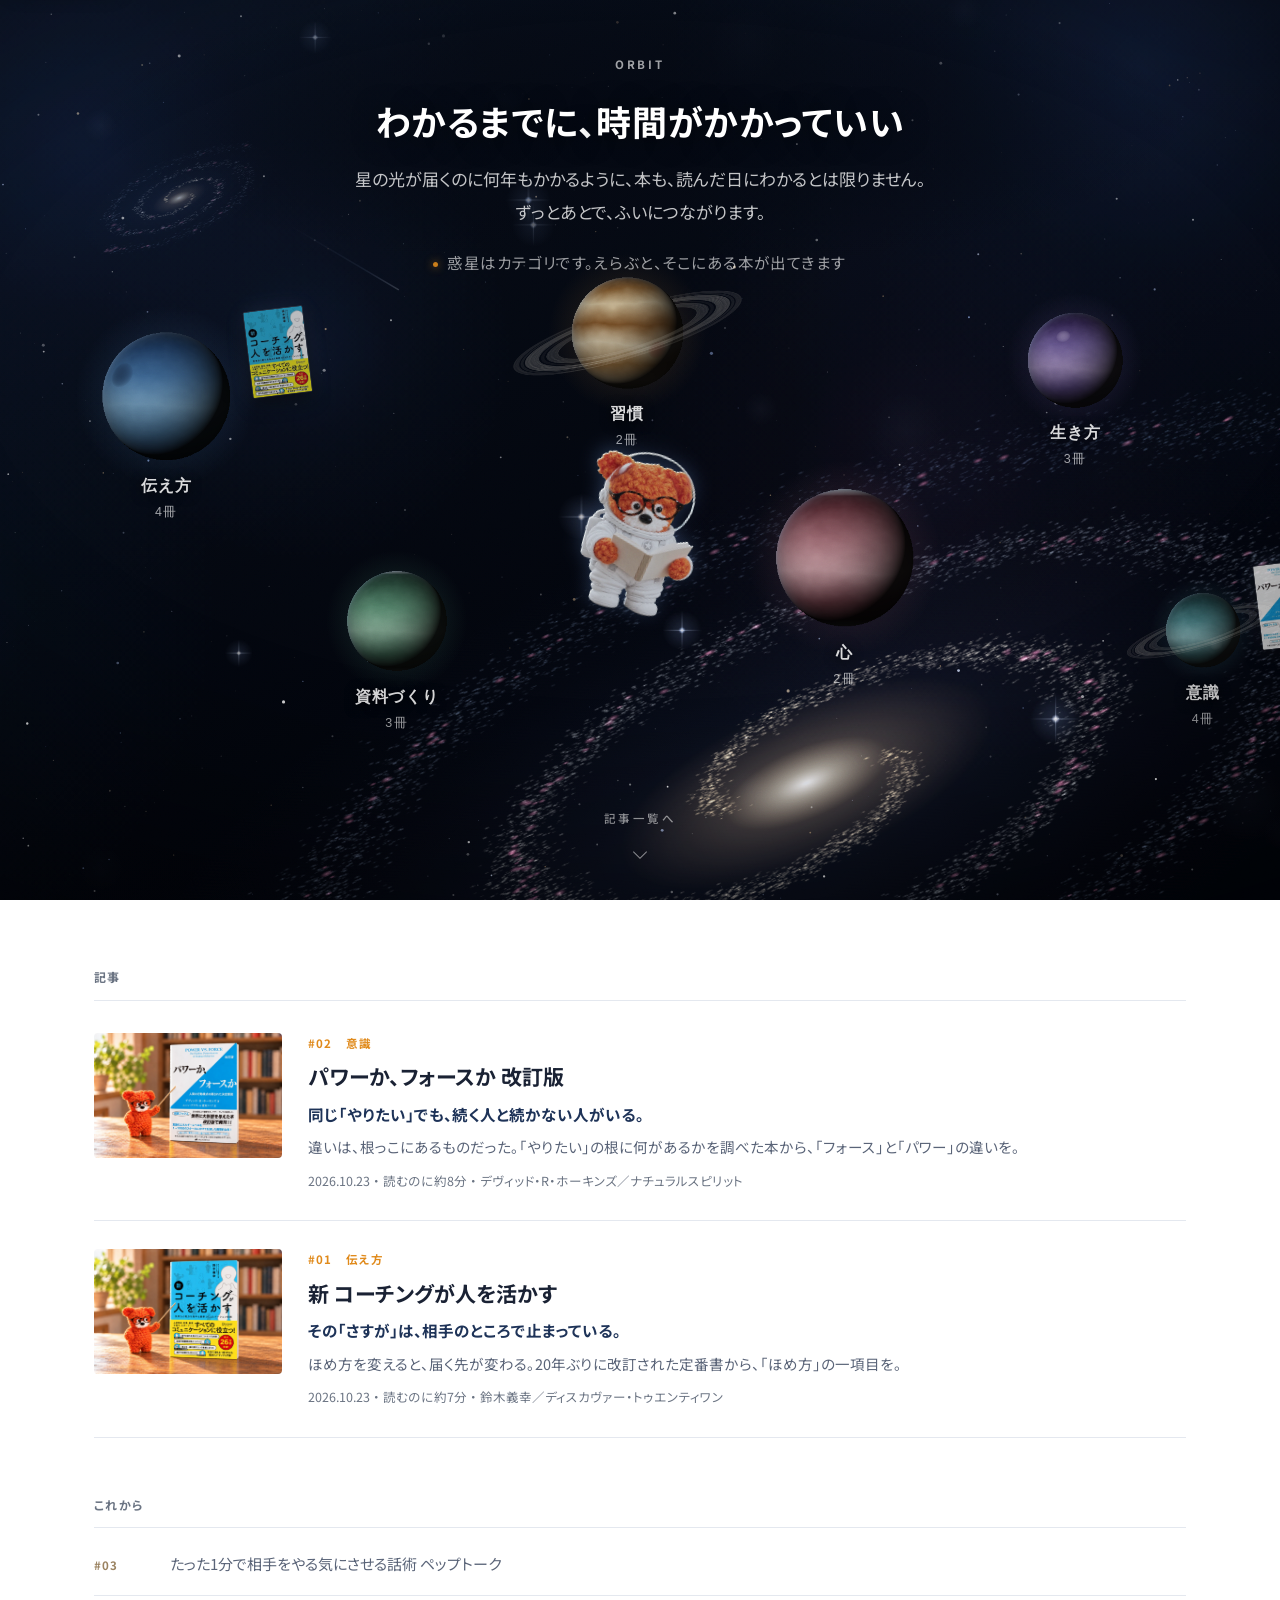
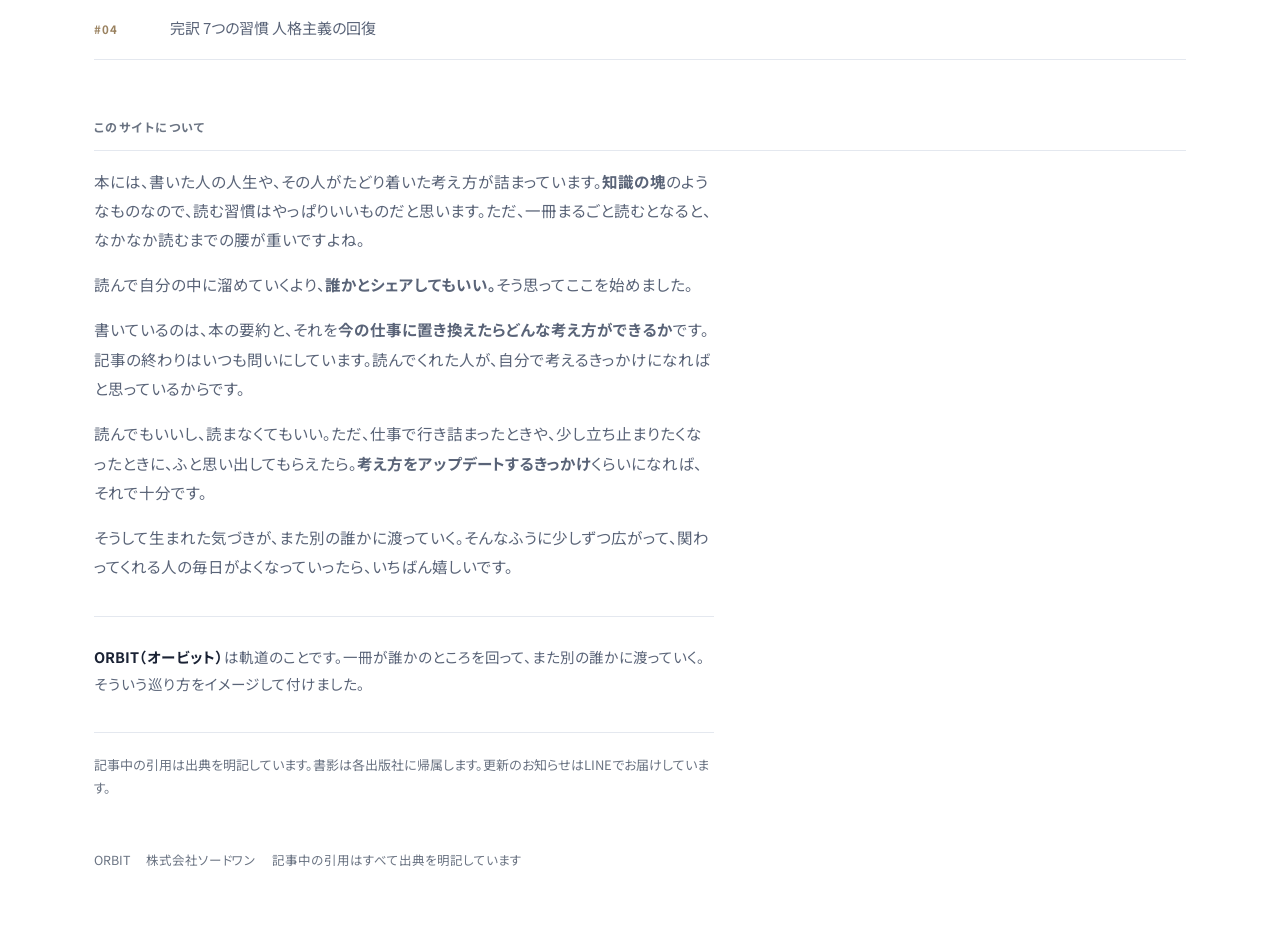
==== commit db080fe1: "カテゴリを本棚の実態に合わせて6つに組み直す 「全世界に公開する前提で分かりやすいカテゴリに」という指示。 本棚22冊と照らしたら、最初の5つが破綻していた。  - 資料・図解・パワポの4冊が、どのカ" ====
--- a/index.html
+++ b/index.html
@@ -23,7 +23,7 @@
 <link rel="preconnect" href="https://fonts.googleapis.com">
 <link rel="preconnect" href="https://fonts.gstatic.com" crossorigin>
 <link href="https://fonts.googleapis.com/css2?family=Noto+Sans+JP:wght@400;500;700&display=swap" rel="stylesheet">
-<link rel="stylesheet" href="style.css?v=202610251228">
+<link rel="stylesheet" href="style.css?v=202610251235">
 
 <script type="application/ld+json">
 {"@context":"https://schema.org","@type":"Blog",
@@ -63,7 +63,7 @@
     <!-- ペペ。本を持ったまま無重力を漂っている。
          惑星のタップを邪魔しないよう pointer-events は切ってある -->
     <div class="pepe" aria-hidden="true">
-      <span class="pepe-rot"><img src="img/pepe.webp?v=202610251228" alt=""></span>
+      <span class="pepe-rot"><img src="img/pepe.webp?v=202610251235" alt=""></span>
     </div>
 
     <!-- 選んだ惑星の本。惑星のまわりを回っている -->
@@ -113,7 +113,7 @@
   <a class="entry" href="power.html">
     <img src="img/hero02.jpg" alt="">
     <div>
-      <div class="e-n">#02　考え方</div>
+      <div class="e-n">#02　意識</div>
       <div class="e-t">パワーか、フォースか 改訂版</div>
       <p class="e-c">同じ「やりたい」でも、続く人と続かない人がいる。</p>
       <p class="e-d">違いは、根っこにあるものだった。「やりたい」の根に何があるかを調べた本から、「フォース」と「パワー」の違いを。</p>
@@ -124,7 +124,7 @@
   <a class="entry" href="coaching.html">
     <img src="img/hero.jpg" alt="">
     <div>
-      <div class="e-n">#01　コミュニケーション</div>
+      <div class="e-n">#01　伝え方</div>
       <div class="e-t">新 コーチングが人を活かす</div>
       <p class="e-c">その「さすが」は、相手のところで止まっている。</p>
       <p class="e-d">ほめ方を変えると、届く先が変わる。20年ぶりに改訂された定番書から、「ほめ方」の一項目を。</p>
@@ -173,7 +173,7 @@
 
 const BOOKS = [
   {
-    n: '#02', cat: '考え方', p: 'think',
+    n: '#02', cat: '意識', p: 'mind',
     title: 'パワーか、フォースか 改訂版',
     author: 'デヴィッド・R・ホーキンズ／ナチュラルスピリット',
     cover: 'img/cover02_sm.webp',
@@ -194,7 +194,7 @@
     ]
   },
   {
-    n: '#01', cat: 'コミュニケーション', p: 'comm',
+    n: '#01', cat: '伝え方', p: 'talk',
     title: '新 コーチングが人を活かす',
     author: '鈴木義幸／ディスカヴァー・トゥエンティワン',
     cover: 'img/cover_sm.webp',
@@ -220,46 +220,61 @@
    本を足すときは BOOKS に p:'<id>' を書くだけでその惑星に並ぶ。 */
 try {
 const PLANETS = [
-  { id:'comm',  name:'コミュニケーション', sub:'伝え方・ほめ方・声かけ',
+  { id:'talk',  name:'伝え方',     sub:'ほめ方・聞き方・質問',
     look:{ g:'96,164,232', ring:0, turb:.62, detail:.45, cap:0,
       bands:[[-1,'#122c52'],[-.62,'#1f4c87'],[-.26,'#3d78b6'],[.04,'#74b0de'],
              [.34,'#4786bd'],[.68,'#235291'],[1,'#132f58']],
       spot:{ lon:-0.85, lat:-0.22, rx:.26, ry:.13, col:'#0d2246', a:.5 } } },
 
-  { id:'think', name:'考え方',             sub:'ものの見方・価値観',
+  { id:'make',  name:'資料づくり', sub:'スライド・図解・見せ方',
+    look:{ g:'104,194,152', ring:0, turb:.82, detail:.55, cap:.78,
+      bands:[[-1,'#143a2a'],[-.6,'#2a6349'],[-.24,'#58a37c'],[.06,'#93d2ae'],
+             [.4,'#3f8362'],[.72,'#1d4b37'],[1,'#123526']],
+      spot:null } },
+
+  { id:'habit', name:'習慣',       sub:'続け方・自分の変え方',
     look:{ g:'222,154,66', ring:1, turb:1.25, detail:.8, cap:0,
       bands:[[-1,'#6d4116'],[-.72,'#b8762c'],[-.46,'#efd4a0'],[-.2,'#9c5f22'],
              [.02,'#f2dcb0'],[.26,'#c2853a'],[.56,'#e7c288'],[1,'#7a4a19']],
       spot:{ lon:0.62, lat:0.2, rx:.22, ry:.105, col:'#cf5f3a', a:.62 } } },
 
-  { id:'habit', name:'習慣',               sub:'毎日のやり方・仕組み',
-    look:{ g:'104,194,152', ring:0, turb:.82, detail:.55, cap:.78,
-      bands:[[-1,'#143a2a'],[-.6,'#2a6349'],[-.24,'#58a37c'],[.06,'#93d2ae'],
-             [.4,'#3f8362'],[.72,'#1d4b37'],[1,'#123526']],
+  { id:'heart', name:'心',         sub:'手放す・自分をいたわる',
+    look:{ g:'214,126,142', ring:0, turb:.9, detail:.6, cap:.72,
+      bands:[[-1,'#471c24'],[-.6,'#7e3a46'],[-.26,'#bd7682'],[.05,'#eeb0b9'],
+             [.36,'#9c505e'],[.7,'#5d2630'],[1,'#3f1920']],
       spot:null } },
 
-  { id:'team',  name:'チーム',             sub:'人を育てる・組織',
+  { id:'life',  name:'生き方',     sub:'キャリア・運・命',
     look:{ g:'162,126,218', ring:0, turb:1.05, detail:.7, cap:0,
       bands:[[-1,'#2b1b50'],[-.66,'#4a3280'],[-.3,'#8168c0'],[.02,'#b79ae2'],
              [.3,'#6d52ad'],[.64,'#3a2668'],[1,'#261646']],
       spot:{ lon:-0.3, lat:-0.34, rx:.18, ry:.09, col:'#d9c4f2', a:.4 } } },
 
-  { id:'self',  name:'自分',               sub:'内省・在り方',
-    look:{ g:'214,126,142', ring:1, turb:.9, detail:.6, cap:.72,
-      bands:[[-1,'#471c24'],[-.6,'#7e3a46'],[-.26,'#bd7682'],[.05,'#eeb0b9'],
-             [.36,'#9c505e'],[.7,'#5d2630'],[1,'#3f1920']],
-      spot:null } }
+  { id:'mind',  name:'意識',       sub:'引き寄せ・波動・内なる力',
+    look:{ g:'96,196,206', ring:1, turb:.95, detail:.65, cap:0,
+      bands:[[-1,'#0d3338'],[-.6,'#19585f'],[-.24,'#3f949c'],[.06,'#86d2d8'],
+             [.38,'#2f7c84'],[.7,'#154a51'],[1,'#0b2d32']],
+      spot:{ lon:0.4, lat:0.26, rx:.2, ry:.1, col:'#b9f0f4', a:.42 } } }
 ];
 
 /* これから書く本。惑星の上では灰色の「準備中」として並ぶ */
 const SOON = [
-  { p:'comm',  title:'たった1分で相手をやる気にさせる話術 ペップトーク' },
+  { p:'talk',  title:'人生を変える「質問力」の教え' },
+  { p:'talk',  title:'コーチの質問' },
+  { p:'talk',  title:'たった1分で相手をやる気にさせる話術 ペップトーク' },
+  { p:'make',  title:'伝わるスライドデザイン大全' },
+  { p:'make',  title:'図解思考' },
+  { p:'make',  title:'パワポdeデザイン' },
   { p:'habit', title:'完訳 7つの習慣 人格主義の回復' },
-  { p:'think', title:'準備中' },
-  { p:'team',  title:'準備中' },
-  { p:'team',  title:'準備中' },
-  { p:'self',  title:'準備中' },
-  { p:'self',  title:'準備中' }
+  { p:'habit', title:'自分の変え方 認知科学コーチング' },
+  { p:'heart', title:'「手放し」のすすめ' },
+  { p:'heart', title:'セルフ・コンパッション' },
+  { p:'life',  title:'WILL キャリアの羅針盤の見つけ方' },
+  { p:'life',  title:'運の本質' },
+  { p:'life',  title:'命の燃やし方' },
+  { p:'mind',  title:'引き寄せの法則を全部やったら' },
+  { p:'mind',  title:'波動の法則' },
+  { p:'mind',  title:'現実が瞬く間に好転する 浄化の力' }
 ];
 
 const reduce = window.matchMedia('(prefers-reduced-motion: reduce)').matches;
@@ -453,8 +468,8 @@
 
 /* ───────── 惑星を置く ───────── */
 /* 上部は見出しが入るので、y は 40%% より下だけを使う */
-const P_SLOTS_W = [[14,46,1.10],[34,70,.84],[55,41,.95],[76,66,1.22],[88,34,.80]];
-const P_SLOTS_N = [[28,42,1.12],[73,53,.94],[31,64,1.04],[74,74,.84],[22,83,.66]];
+const P_SLOTS_W = [[13,44,1.10],[31,69,.86],[49,37,.96],[66,62,1.18],[84,40,.82],[94,70,.64]];
+const P_SLOTS_N = [[27,40,1.10],[72,48,.92],[29,58,1.02],[73,67,.84],[26,76,.72],[71,84,.60]];
 
 let pEls = [], focused = -1;
 
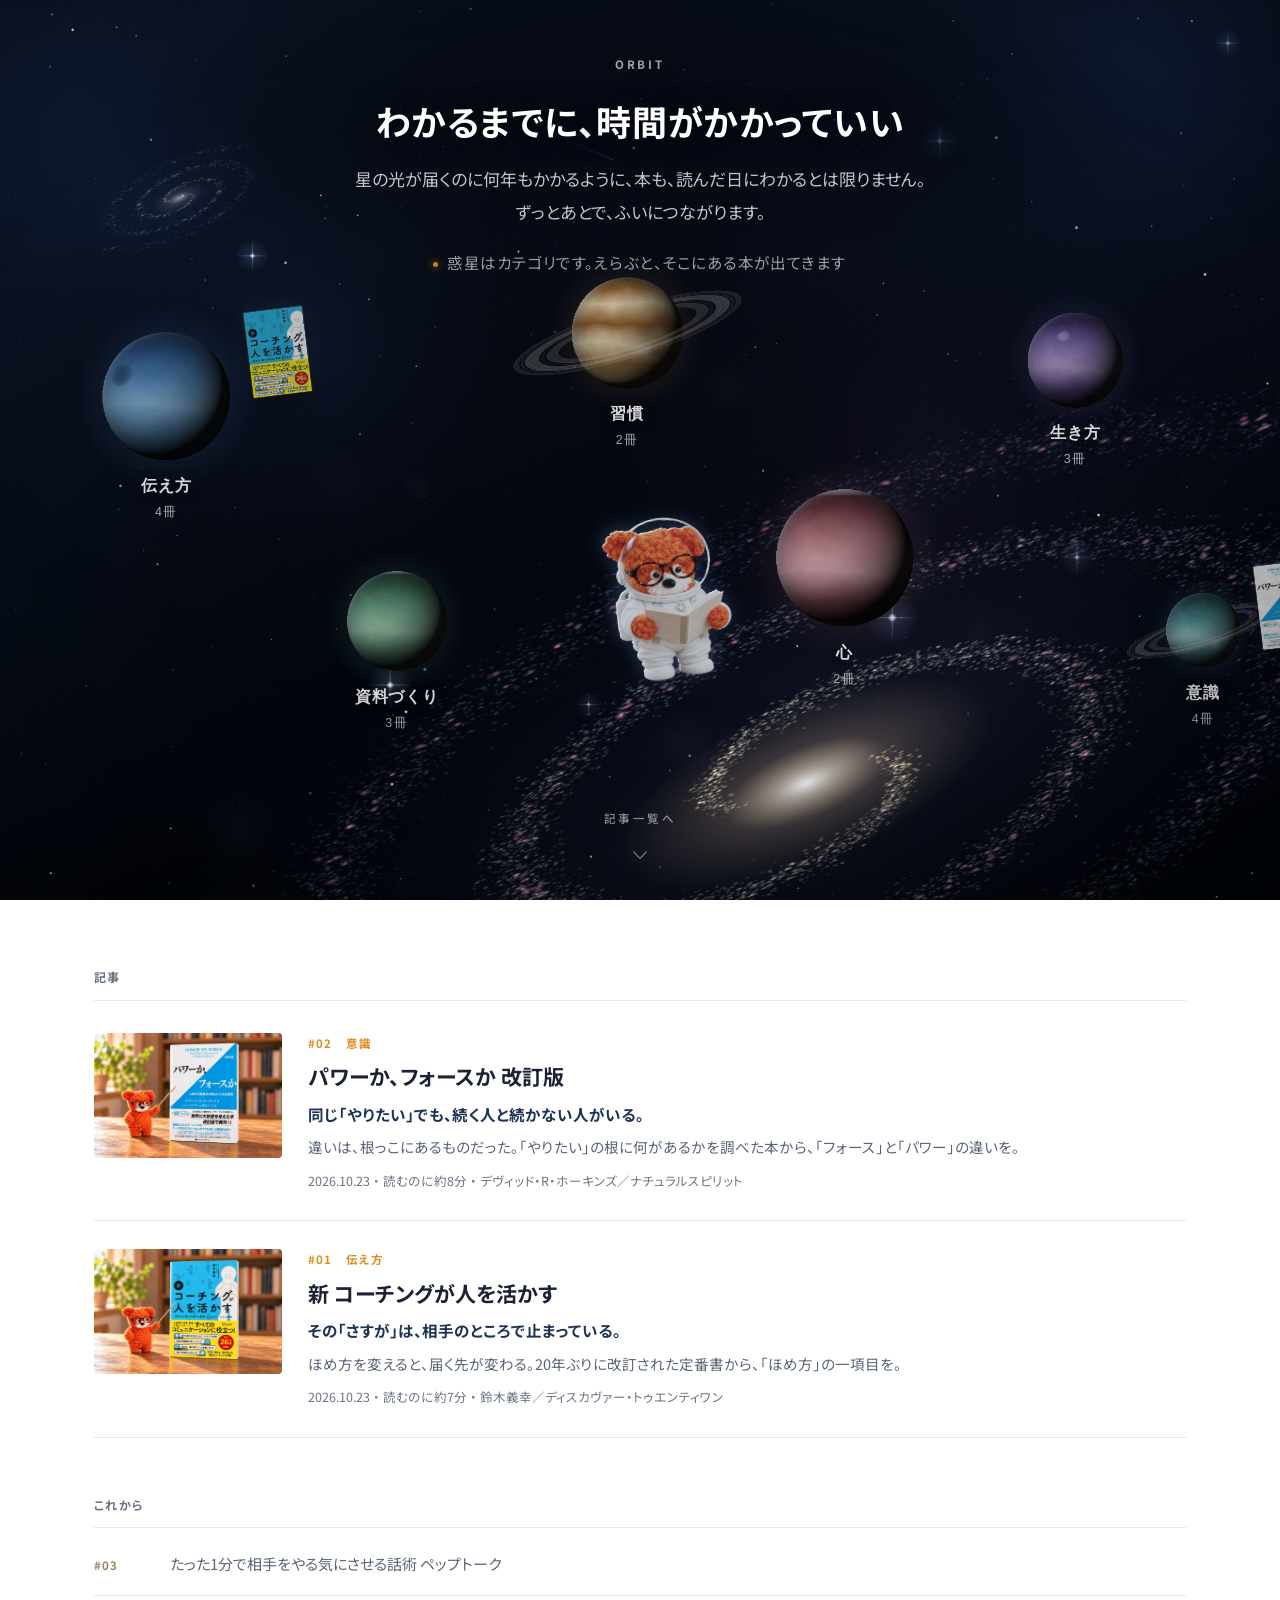
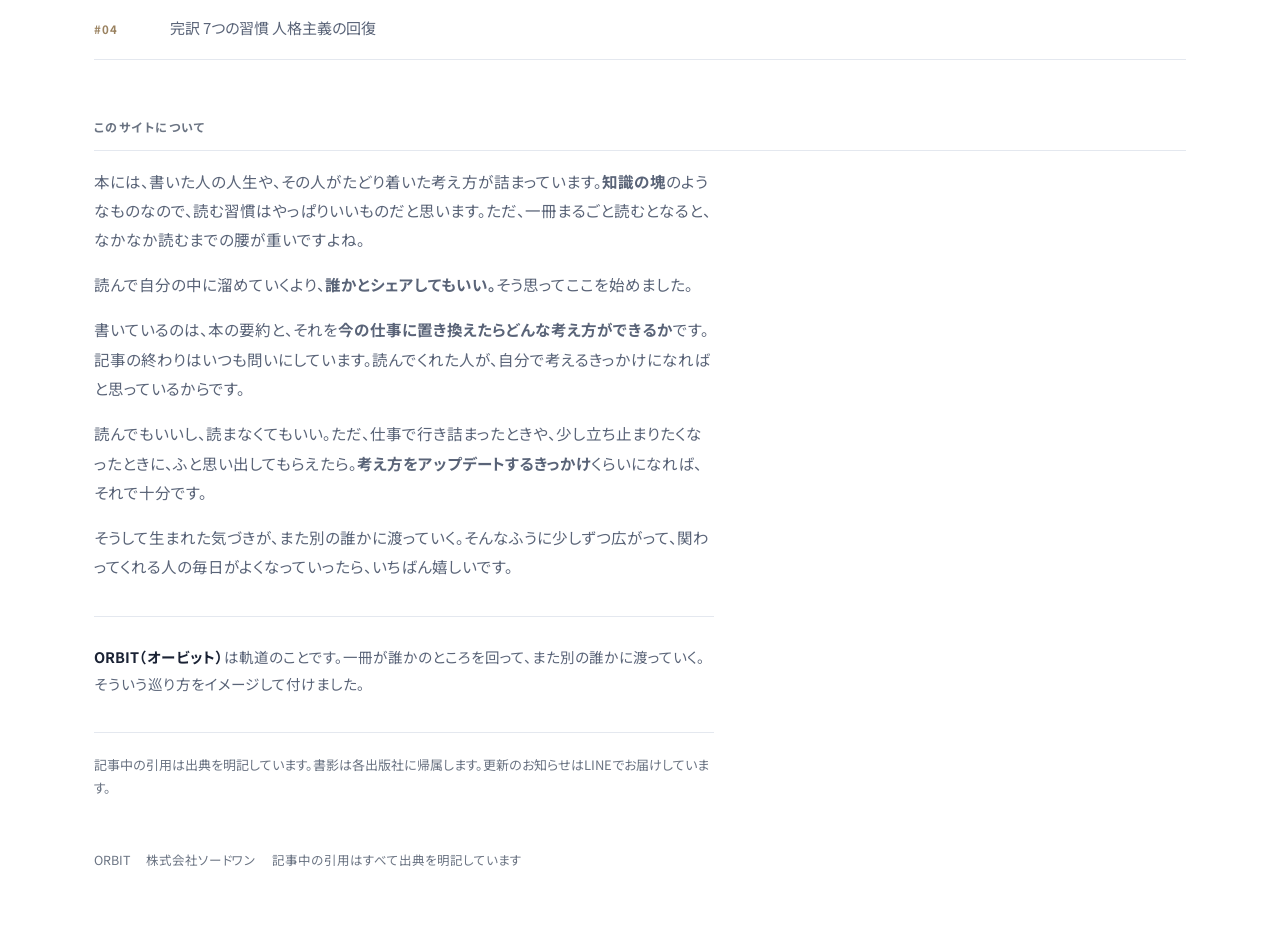
==== commit 0908ff9a: "ランキングページを作る（楽天ブックスの売れ筋） 「本屋のランキングを引っ張って、よく読まれている本の紹介につなげたい」 という指示。  設計 - 閲覧者のアクセスで楽天APIを叩かない。公開前に1回だ" ====
--- a/index.html
+++ b/index.html
@@ -23,7 +23,7 @@
 <link rel="preconnect" href="https://fonts.googleapis.com">
 <link rel="preconnect" href="https://fonts.gstatic.com" crossorigin>
 <link href="https://fonts.googleapis.com/css2?family=Noto+Sans+JP:wght@400;500;700&display=swap" rel="stylesheet">
-<link rel="stylesheet" href="style.css?v=202610251235">
+<link rel="stylesheet" href="style.css?v=202610251243">
 
 <script type="application/ld+json">
 {"@context":"https://schema.org","@type":"Blog",
@@ -42,7 +42,7 @@
 <header class="hd"><div class="hd-in">
   <a class="logo" href="index.html">ORBIT</a>
   <span class="logo-sub">オービット</span>
-  <nav class="hd-nav"><a href="#list">記事一覧</a><a href="#about">このサイトについて</a></nav>
+  <nav class="hd-nav"><a href="#list">記事一覧</a><a href="ranking.html">いま読まれている本</a><a href="#about">このサイトについて</a></nav>
 </div></header>
 
 <!-- ───── 宇宙 ───── -->
@@ -63,7 +63,7 @@
     <!-- ペペ。本を持ったまま無重力を漂っている。
          惑星のタップを邪魔しないよう pointer-events は切ってある -->
     <div class="pepe" aria-hidden="true">
-      <span class="pepe-rot"><img src="img/pepe.webp?v=202610251235" alt=""></span>
+      <span class="pepe-rot"><img src="img/pepe.webp?v=202610251243" alt=""></span>
     </div>
 
     <!-- 選んだ惑星の本。惑星のまわりを回っている -->
--- a/style.css
+++ b/style.css
@@ -777,3 +777,54 @@
 .about-name{font-size:14.5px!important;line-height:1.95;color:var(--soft)!important;
   margin-top:34px!important;padding-top:26px;border-top:1px solid var(--hair)}
 .about-name b{font-weight:700;color:var(--ink)}
+
+/* ═══════ いま読まれている本 ═══════ */
+.rk{max-width:760px;margin:0 auto;padding:0 24px 90px}
+.rk-meta{font-size:12.5px;letter-spacing:.06em;color:var(--grey);
+  padding-bottom:16px;border-bottom:2px solid var(--ink)}
+.rk-list{list-style:none;margin:0;padding:0;counter-reset:rk}
+
+.rk-row{display:grid;grid-template-columns:34px 86px 1fr;gap:18px;
+  align-items:start;padding:26px 0;border-bottom:1px solid var(--hair)}
+.rk-no{font-size:22px;font-weight:700;color:var(--grey);line-height:1.1;
+  letter-spacing:-.02em}
+.rk-cov img{display:block;width:100%;height:auto;border-radius:2px;
+  box-shadow:0 3px 12px rgba(26,34,52,.2), 0 0 0 1px rgba(26,34,52,.07)}
+.rk-nocover{display:block;aspect-ratio:3/4;border-radius:2px;
+  border:1px dashed var(--hair);background:var(--panel)}
+.rk-body{display:block;min-width:0}
+.rk-t{display:block;font-size:17px;font-weight:700;line-height:1.5;
+  color:var(--ink);text-wrap:pretty}
+.rk-a{display:block;margin-top:7px;font-size:13px;line-height:1.7;color:var(--soft)}
+.rk-g{display:inline-block;margin-top:10px;padding:3px 9px;font-size:11px;
+  letter-spacing:.04em;color:var(--navy);background:var(--tint);border-radius:3px}
+
+/* 自分が記事にした本。ここが他のランキングには無いところ */
+.rk-row.is-mine .rk-no{color:var(--accent)}
+.rk-row.is-mine{background:linear-gradient(90deg,rgba(224,138,27,.05),transparent 62%);
+  margin:0 -14px;padding-left:14px;padding-right:14px}
+.rk-read{display:block;margin-top:13px;font-size:13.5px;font-weight:700;
+  color:var(--navy)}
+.rk-read:hover{text-decoration:underline;text-underline-offset:3px}
+.rk-shelf{display:block;margin-top:13px;font-size:12.5px;color:var(--grey)}
+.rk-shelf::before{content:"・"}
+
+.rk-buy{display:inline-block;margin-top:14px;padding:7px 14px;font-size:12.5px;
+  font-weight:500;color:var(--navy);border:1px solid var(--hair);
+  border-radius:4px;background:#fff}
+.rk-buy:hover{background:var(--panel)}
+.rk-buy::after{content:" ↗";font-size:10px}
+
+.rk-empty{margin-top:40px;font-size:14px;line-height:2;color:var(--soft)}
+.rk-empty code{font-size:12.5px;background:var(--panel);padding:3px 7px;border-radius:3px}
+.rk-credit{margin-top:34px;padding-top:20px;border-top:1px solid var(--hair);
+  font-size:11.5px;color:var(--grey)}
+
+@media(max-width:880px){
+  .rk{padding:0 18px 70px}
+  .rk-row{grid-template-columns:26px 68px 1fr;gap:13px;padding:22px 0}
+  .rk-no{font-size:18px}
+  .rk-t{font-size:15.5px}
+  .rk-a{font-size:12.5px}
+  .rk-row.is-mine{margin:0 -10px;padding-left:10px;padding-right:10px}
+}
